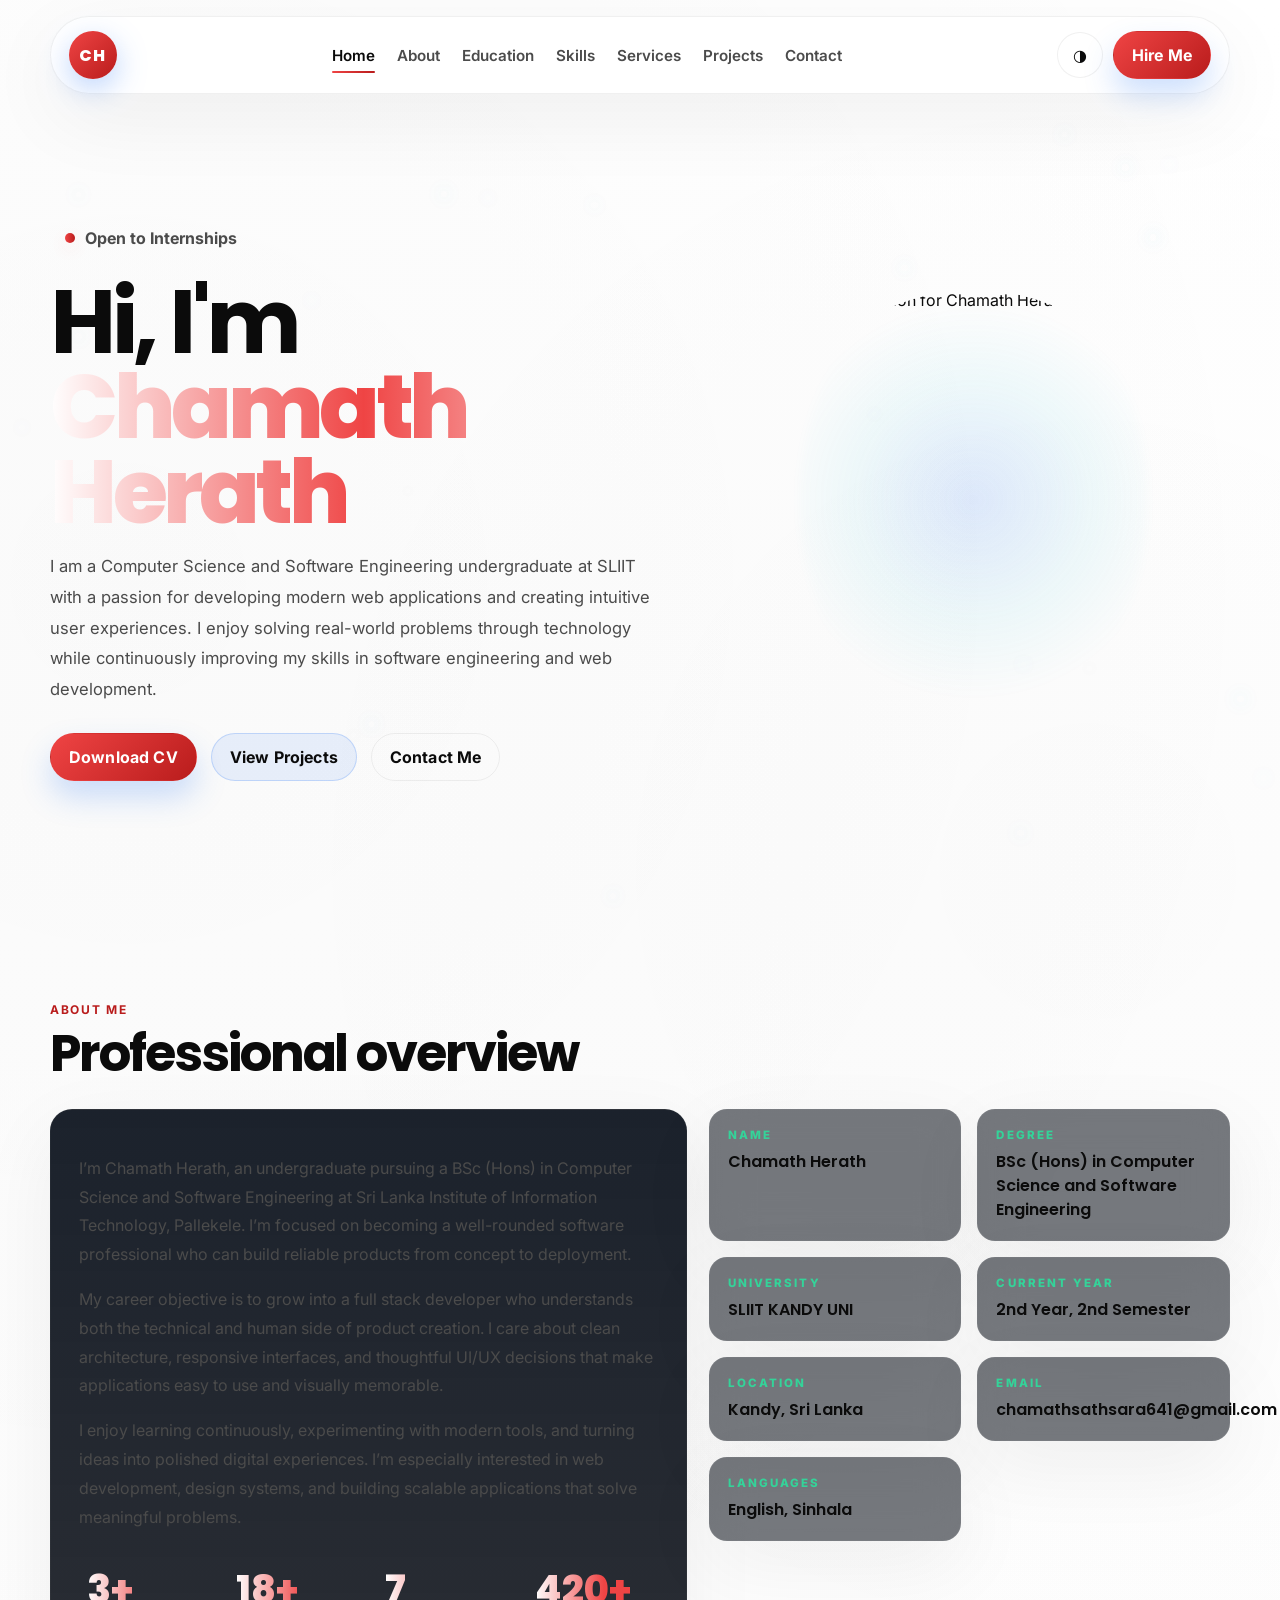
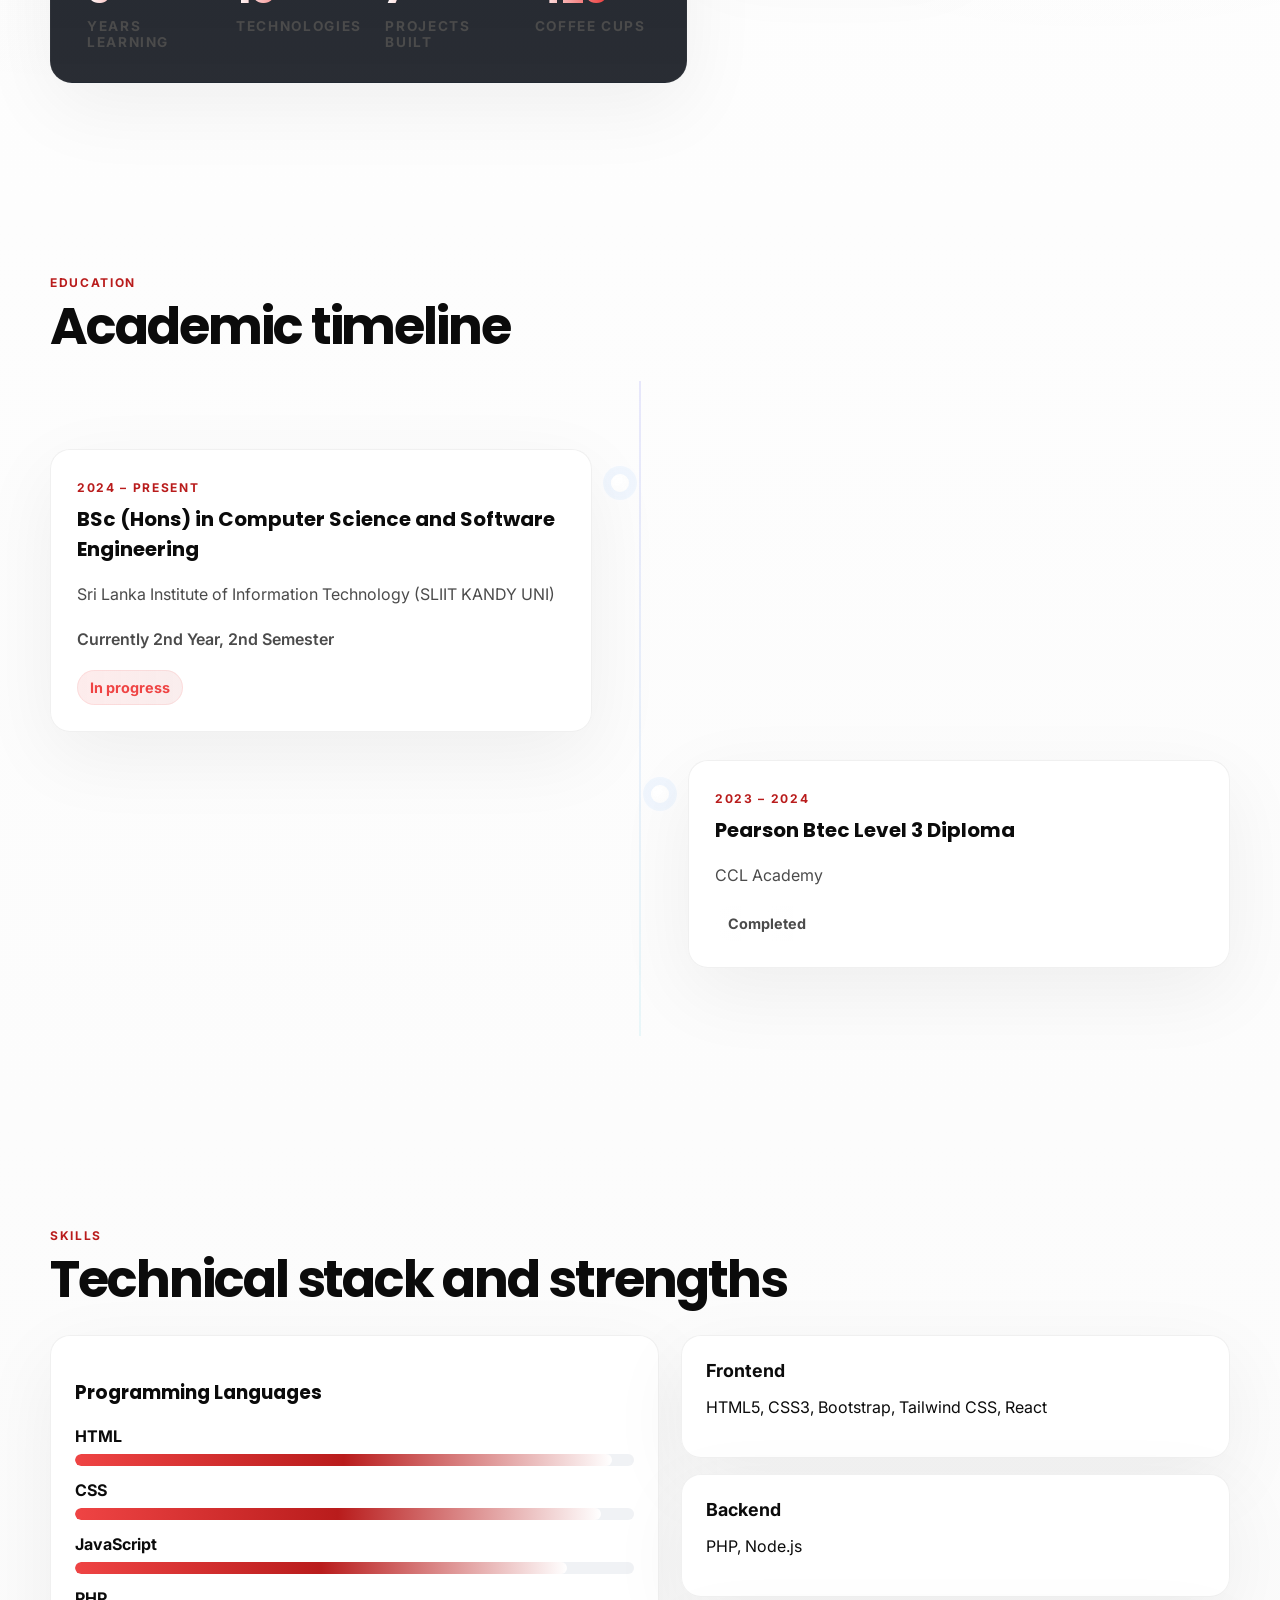
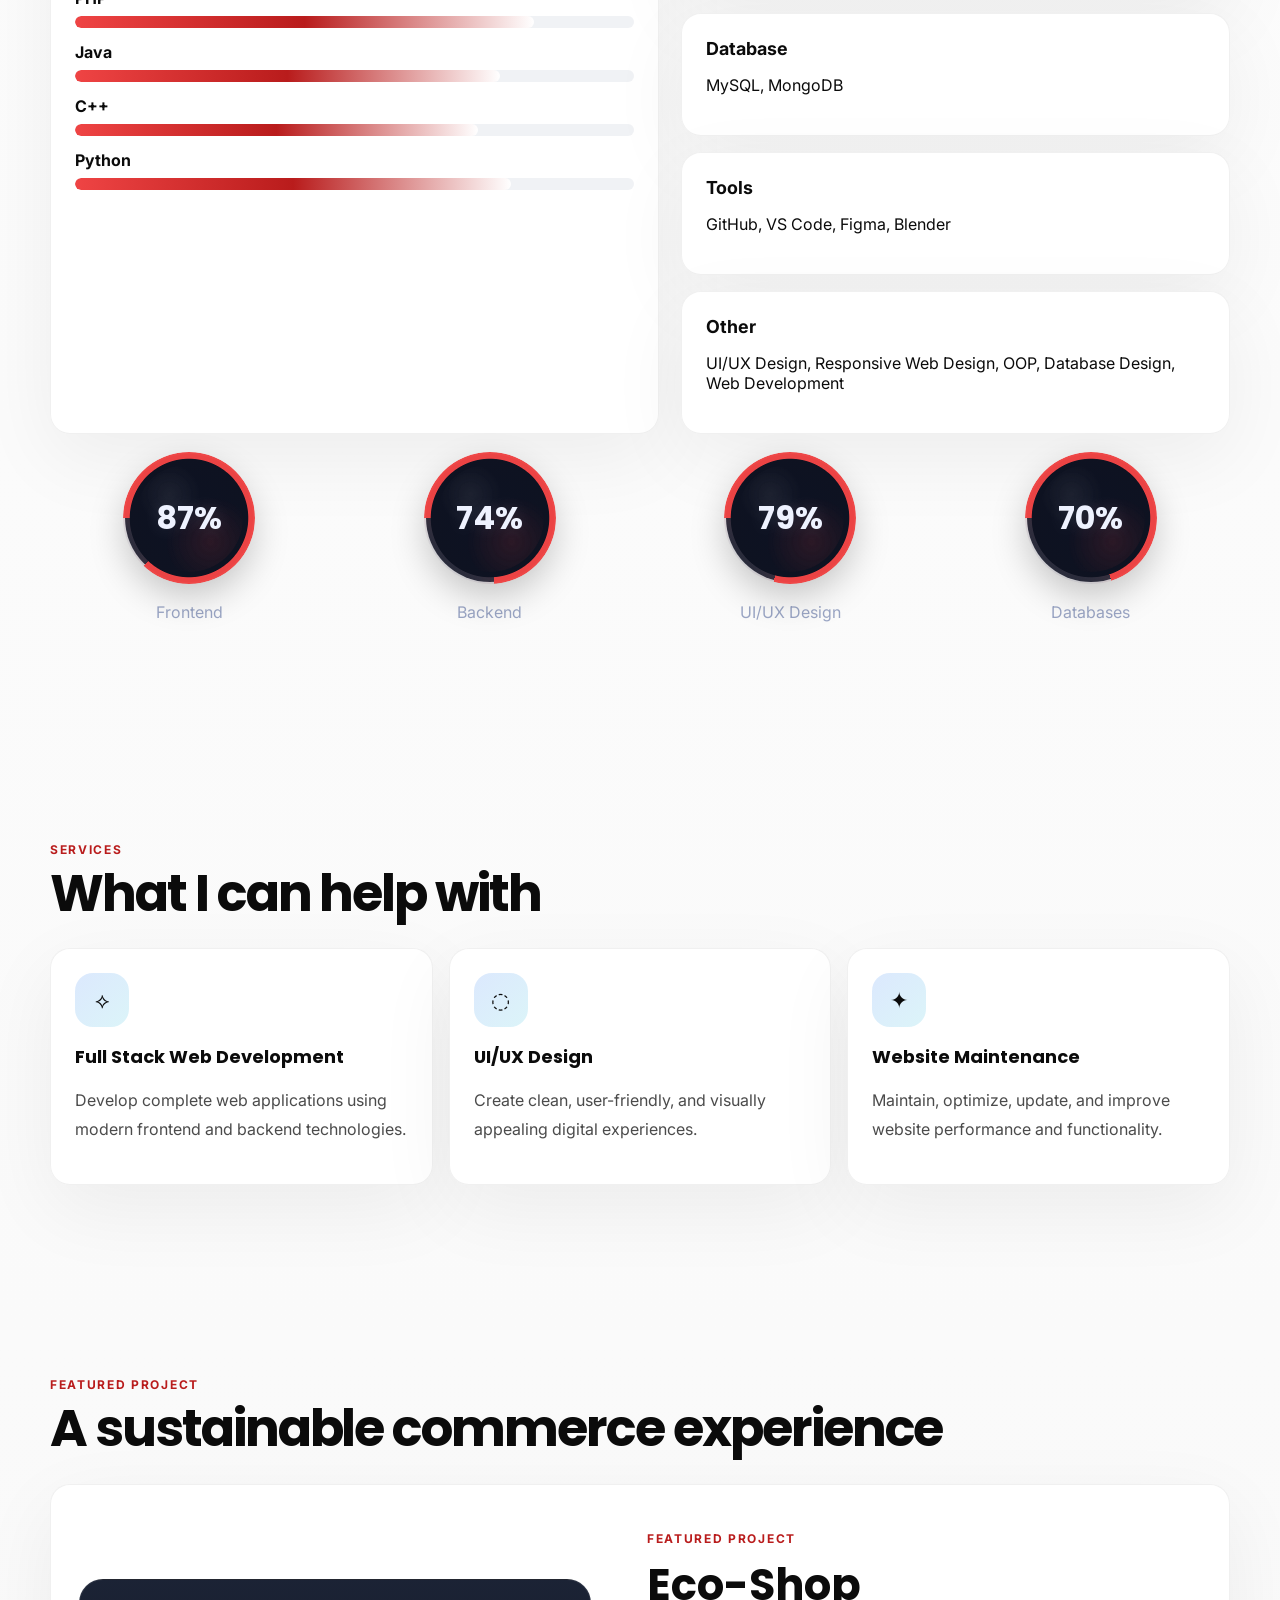
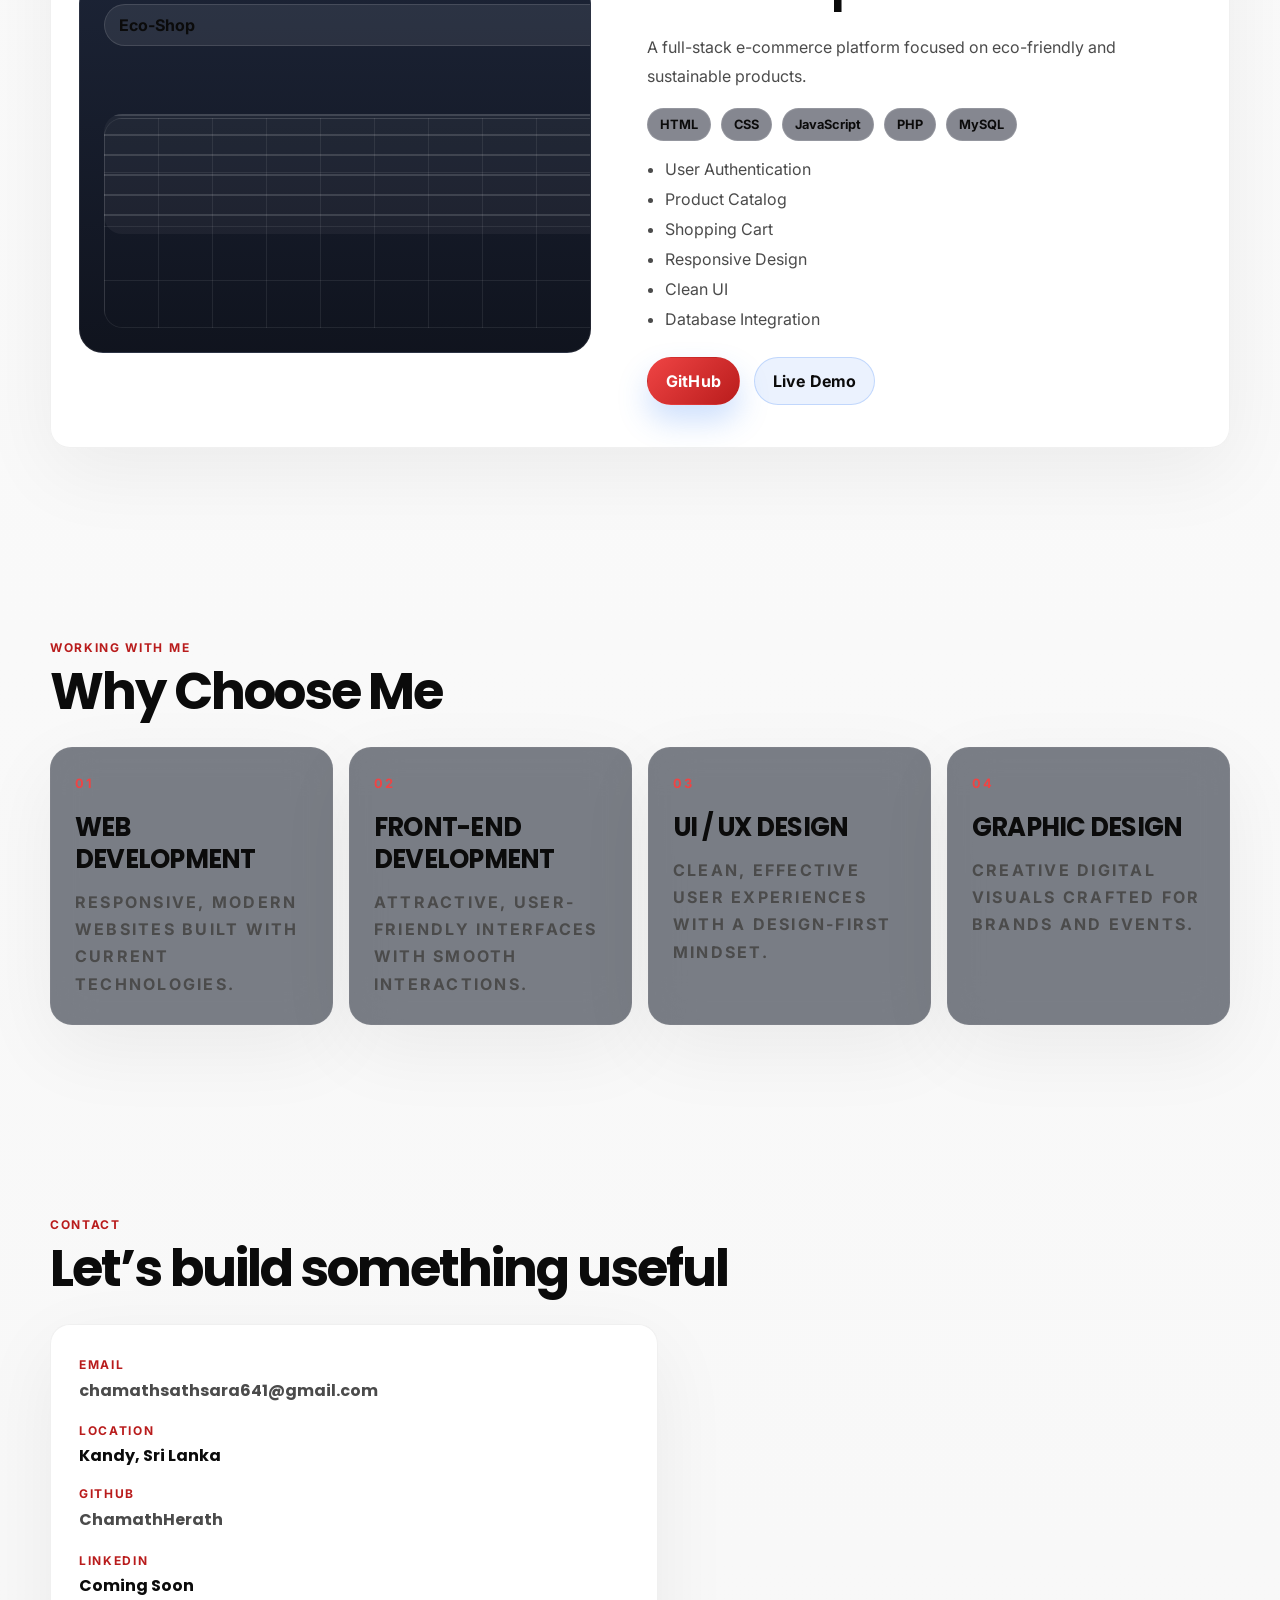
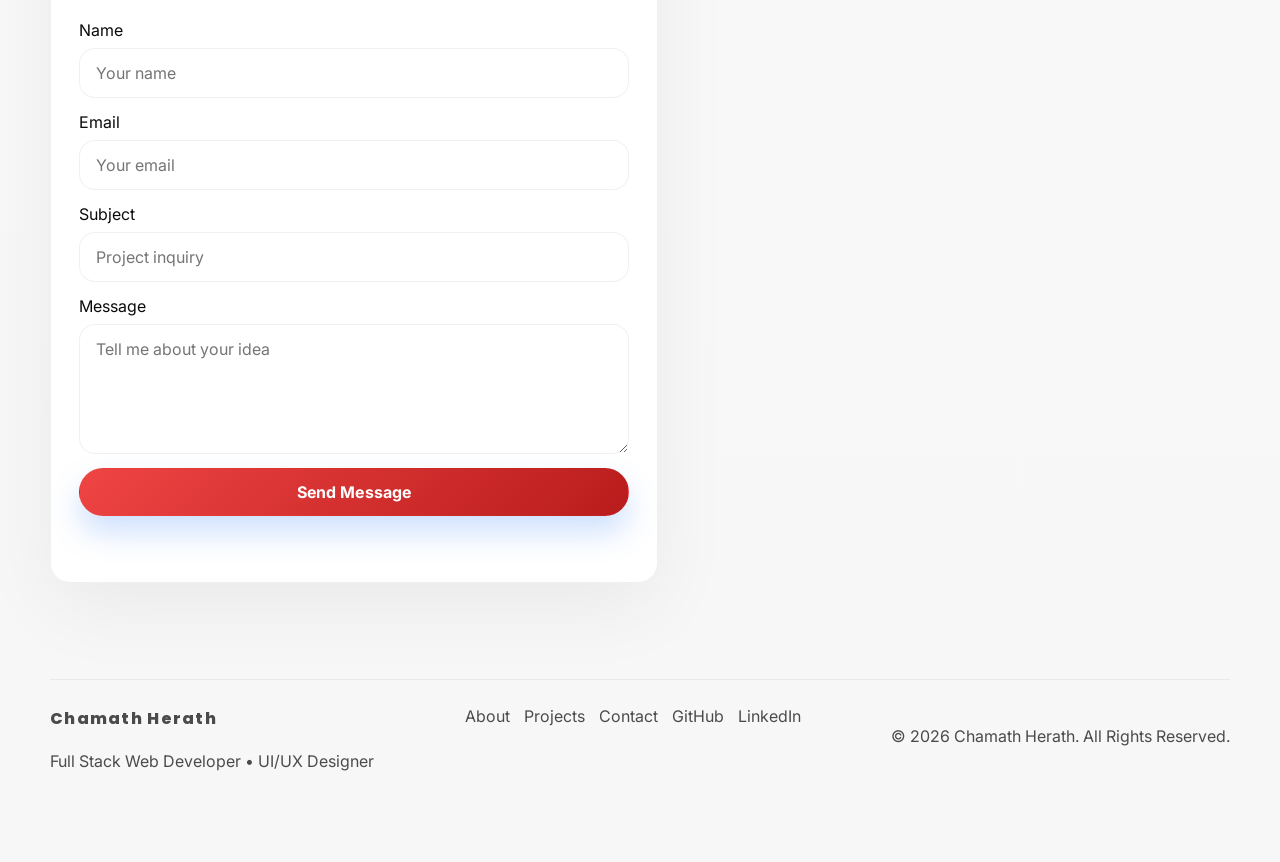
==== index.html @ 79bceece "Updated project" ====
<!DOCTYPE html>
<html lang="en" data-theme="dark">
  <head>
    <meta charset="UTF-8" />
    <meta name="viewport" content="width=device-width, initial-scale=1.0" />
    <meta name="description" content="Chamath Herath - Computer Science undergraduate, Full Stack Web Developer, and UI/UX Designer portfolio." />
    <meta name="theme-color" content="#0B1120" />
    <meta property="og:title" content="Chamath Herath | Portfolio" />
    <meta property="og:description" content="Premium portfolio for Chamath Herath, undergraduate in Computer Science and Software Engineering at SLIIT." />
    <meta property="og:type" content="website" />
    <title>Chamath Herath | Portfolio</title>
    <link rel="preconnect" href="https://fonts.googleapis.com" />
    <link rel="preconnect" href="https://fonts.gstatic.com" crossorigin />
    <link href="https://fonts.googleapis.com/css2?family=Inter:wght@400;500;600;700;800&family=Poppins:wght@600;700;800&family=JetBrains+Mono:wght@500;600&display=swap" rel="stylesheet" />
    <link rel="stylesheet" href="styles.css" />
    <script defer src="script.js"></script>
  </head>
  <body>
    <div class="page-loader" id="loader" aria-hidden="true">
      <div class="loader-orbit"></div>
      <div class="loader-text">Loading portfolio</div>
    </div>

    <div class="cursor-glow" id="cursorGlow" aria-hidden="true"></div>
    <div class="particles" id="particles" aria-hidden="true"></div>

    <header class="nav-shell">
      <nav class="navbar" aria-label="Primary">
        <a class="brand" href="#home" aria-label="Chamath Herath home">CH</a>
        <button class="nav-toggle" id="navToggle" aria-expanded="false" aria-controls="navLinks">
          <span></span>
          <span></span>
          <span></span>
        </button>
        <div class="nav-links" id="navLinks">
          <a href="#home" class="nav-link">Home</a>
          <a href="#about" class="nav-link">About</a>
          <a href="#education" class="nav-link">Education</a>
          <a href="#skills" class="nav-link">Skills</a>
          <a href="#services" class="nav-link">Services</a>
          <a href="#projects" class="nav-link">Projects</a>
          <a href="#contact" class="nav-link">Contact</a>
        </div>
        <div class="nav-actions">
          <button class="theme-toggle magnetic" id="themeToggle" type="button" aria-label="Toggle theme">
            <span class="theme-icon">◐</span>
          </button>
          <a class="button button-primary magnetic" href="#contact">Hire Me</a>
        </div>
      </nav>
    </header>

    <main>
      <section class="hero section" id="home">
        <div class="hero-grid">
          <div class="hero-copy reveal">
            <div class="availability-pill" aria-hidden="true"><span class="pill-dot"></span>Open to Internships</div>
            <h1>Hi, I'm <span class="name-gradient">Chamath Herath</span></h1>
            <!-- typing label removed per user request -->
            <p class="hero-description">
              I am a Computer Science and Software Engineering undergraduate at SLIIT with a passion for developing modern web applications and creating intuitive user experiences. I enjoy solving real-world problems through technology while continuously improving my skills in software engineering and web development.
            </p>
            <div class="hero-actions">
              <a class="button button-primary magnetic ripple" href="https://drive.google.com/file/d/1mRHOyZjItx3wqc5haFLBUlNc5MpFhi09/view?usp=sharing" target="_blank" rel="noreferrer">Download CV</a>
              <a class="button button-secondary magnetic ripple" href="#projects">View Projects</a>
              <a class="button button-ghost magnetic ripple" href="#contact">Contact Me</a>
            </div>
            <!-- hero stat cards removed per user request -->
          </div>

          <div class="hero-visual reveal">
            <div class="visual-ring"></div>
            <div class="profile-card floating">
              <img
                class="profile-photo"
                src="https://i.postimg.cc/J7bC5zLr/Whats-App-Image-2026-08-05-at-22-46-13.jpg"
                alt="Portrait illustration for Chamath Herath"
                loading="eager"
              />
            </div>

            <!-- removed image cards per user request -->
            <!-- floating cards removed per user request -->
          </div>
        </div>
      </section>

      <section class="section reveal-section" id="about">
        <div class="section-heading">
          <span>About Me</span>
          <h2>Professional overview</h2>
        </div>
        <div class="about-grid">
          <div class="glass about-copy reveal">
            <p>
              I’m Chamath Herath, an undergraduate pursuing a BSc (Hons) in Computer Science and Software Engineering at Sri Lanka Institute of Information Technology, Pallekele. I’m focused on becoming a well-rounded software professional who can build reliable products from concept to deployment.
            </p>
            <p>
              My career objective is to grow into a full stack developer who understands both the technical and human side of product creation. I care about clean architecture, responsive interfaces, and thoughtful UI/UX decisions that make applications easy to use and visually memorable.
            </p>
            <p>
              I enjoy learning continuously, experimenting with modern tools, and turning ideas into polished digital experiences. I’m especially interested in web development, design systems, and building scalable applications that solve meaningful problems.
            </p>
            <div class="about-stats">
              <div class="stat">
                <div class="stat-number" data-count="3" data-suffix="+">0</div>
                <div class="stat-label">Years Learning</div>
              </div>
              <div class="stat">
                <div class="stat-number" data-count="18" data-suffix="+">0</div>
                <div class="stat-label">Technologies</div>
              </div>
              <div class="stat">
                <div class="stat-number" data-count="7">0</div>
                <div class="stat-label">Projects Built</div>
              </div>
              <div class="stat">
                <div class="stat-number" data-count="420" data-suffix="+">0</div>
                <div class="stat-label">Coffee Cups</div>
              </div>
            </div>
          </div>
          <div class="info-grid reveal">
            <article class="info-card glass"><span>Name</span><strong>Chamath Herath</strong></article>
            <article class="info-card glass"><span>Degree</span><strong>BSc (Hons) in Computer Science and Software Engineering</strong></article>
            <article class="info-card glass"><span>University</span><strong>SLIIT KANDY UNI</strong></article>
            <article class="info-card glass"><span>Current Year</span><strong>2nd Year, 2nd Semester</strong></article>
            <article class="info-card glass"><span>Location</span><strong>Kandy, Sri Lanka</strong></article>
            <article class="info-card glass"><span>Email</span><strong>chamathsathsara641@gmail.com</strong></article>
            <article class="info-card glass"><span>Languages</span><strong>English, Sinhala</strong></article>
            <!-- Availability removed per user request -->
          </div>
        </div>
      </section>

      <section class="section reveal-section" id="education">
        <div class="section-heading">
          <span>Education</span>
          <h2>Academic timeline</h2>
        </div>
        <div class="timeline">
          <article class="timeline-item glass reveal">
            <div class="timeline-dot"></div>
            <div>
              <span class="timeline-year">2024 – Present</span>
              <h3>BSc (Hons) in Computer Science and Software Engineering</h3>
              <p>Sri Lanka Institute of Information Technology (SLIIT KANDY UNI)</p>
              <p class="timeline-status">Currently 2nd Year, 2nd Semester</p>
              <div class="timeline-badge">
                <span class="badge in-progress">In progress</span>
              </div>
            </div>
          </article>

          <article class="timeline-item glass reveal delay-1">
            <div class="timeline-dot"></div>
            <div>
              <span class="timeline-year">2023 – 2024</span>
              <h3>Pearson Btec Level 3 Diploma</h3>
              <p>CCL Academy</p>
              <div class="timeline-badge">
                <span class="badge completed">Completed</span>
              </div>
            </div>
          </article>
        </div>
      </section>

      <section class="section reveal-section" id="skills">
        <div class="section-heading">
          <span>Skills</span>
          <h2>Technical stack and strengths</h2>
        </div>
        <div class="skills-grid">
          <div class="glass reveal skill-panel">
            <h3>Programming Languages</h3>
            <div class="bar-list" data-skill-bars>
              <div class="bar-item"><span>HTML</span><div class="bar"><i style="--value: 96%"></i></div></div>
              <div class="bar-item"><span>CSS</span><div class="bar"><i style="--value: 94%"></i></div></div>
              <div class="bar-item"><span>JavaScript</span><div class="bar"><i style="--value: 88%"></i></div></div>
              <div class="bar-item"><span>PHP</span><div class="bar"><i style="--value: 82%"></i></div></div>
              <div class="bar-item"><span>Java</span><div class="bar"><i style="--value: 76%"></i></div></div>
              <div class="bar-item"><span>C++</span><div class="bar"><i style="--value: 72%"></i></div></div>
              <div class="bar-item"><span>Python</span><div class="bar"><i style="--value: 78%"></i></div></div>
            </div>
          </div>
          <div class="skills-cards">
            <article class="glass reveal"><h3>Frontend</h3><p>HTML5, CSS3, Bootstrap, Tailwind CSS, React</p></article>
            <article class="glass reveal delay-1"><h3>Backend</h3><p>PHP, Node.js</p></article>
            <article class="glass reveal delay-2"><h3>Database</h3><p>MySQL, MongoDB</p></article>
            <article class="glass reveal"><h3>Tools</h3><p>GitHub, VS Code, Figma, Blender</p></article>
            <article class="glass reveal delay-1"><h3>Other</h3><p>UI/UX Design, Responsive Web Design, OOP, Database Design, Web Development</p></article>
          </div>
        </div>
        <div class="skill-circles reveal">
          <div class="circle-card reveal" data-percent="88" style="--percent: 88"><div class="circle-ring"><strong>88%</strong></div><span>Frontend</span></div>
          <div class="circle-card reveal delay-1" data-percent="76" style="--percent: 76"><div class="circle-ring"><strong>76%</strong></div><span>Backend</span></div>
          <div class="circle-card reveal delay-2" data-percent="84" style="--percent: 84"><div class="circle-ring"><strong>84%</strong></div><span>UI/UX Design</span></div>
          <div class="circle-card reveal delay-3" data-percent="80" style="--percent: 80"><div class="circle-ring"><strong>80%</strong></div><span>Databases</span></div>
        </div>
      </section>

      <section class="section reveal-section" id="services">
        <div class="section-heading">
          <span>Services</span>
          <h2>What I can help with</h2>
        </div>
        <div class="services-grid">
          <article class="glass service-card reveal">
            <div class="service-icon">⟡</div>
            <h3>Full Stack Web Development</h3>
            <p>Develop complete web applications using modern frontend and backend technologies.</p>
          </article>
          <article class="glass service-card reveal delay-1">
            <div class="service-icon">◌</div>
            <h3>UI/UX Design</h3>
            <p>Create clean, user-friendly, and visually appealing digital experiences.</p>
          </article>
          <article class="glass service-card reveal delay-2">
            <div class="service-icon">✦</div>
            <h3>Website Maintenance</h3>
            <p>Maintain, optimize, update, and improve website performance and functionality.</p>
          </article>
        </div>
      </section>

      <section class="section reveal-section" id="projects">
        <div class="section-heading">
          <span>Featured Project</span>
          <h2>A sustainable commerce experience</h2>
        </div>
        <article class="featured-project glass reveal">
          <div class="project-visual">
            <div class="mockup-window">
              <div class="mockup-bar">
                <span></span><span></span><span></span>
              </div>
              <div class="mockup-content">
                <div class="mockup-card hero-mockup">
                  <div class="mockup-tag">Eco-Shop</div>
                  <div class="mockup-lines"></div>
                  <div class="mockup-grid"></div>
                </div>
              </div>
            </div>
          </div>
          <div class="project-copy">
            <span class="project-label">Featured Project</span>
            <h3>Eco-Shop</h3>
            <p>A full-stack e-commerce platform focused on eco-friendly and sustainable products.</p>
            <div class="badge-row">
              <span>HTML</span><span>CSS</span><span>JavaScript</span><span>PHP</span><span>MySQL</span>
            </div>
            <ul class="feature-list">
              <li>User Authentication</li>
              <li>Product Catalog</li>
              <li>Shopping Cart</li>
              <li>Responsive Design</li>
              <li>Clean UI</li>
              <li>Database Integration</li>
            </ul>
            <div class="project-actions">
              <a class="button button-primary magnetic ripple" href="https://github.com/ChamathHerath" target="_blank" rel="noreferrer">GitHub</a>
              <a class="button button-secondary magnetic ripple" href="#" target="_blank" rel="noreferrer">Live Demo</a>
            </div>
          </div>
        </article>
      </section>

      <section class="section reveal-section" id="why-me">
        <div class="section-heading">
          <span>WORKING WITH ME</span>
          <h2>Why Choose Me</h2>
        </div>
        <div class="why-grid">
          <article class="glass feature-card reveal">
            <span class="feature-number">01</span>
            <h3>Web Development</h3>
            <p>Responsive, modern websites built with current technologies.</p>
          </article>
          <article class="glass feature-card reveal delay-1">
            <span class="feature-number">02</span>
            <h3>Front-End Development</h3>
            <p>Attractive, user-friendly interfaces with smooth interactions.</p>
          </article>
          <article class="glass feature-card reveal delay-2">
            <span class="feature-number">03</span>
            <h3>UI / UX Design</h3>
            <p>Clean, effective user experiences with a design-first mindset.</p>
          </article>
          <article class="glass feature-card reveal delay-3">
            <span class="feature-number">04</span>
            <h3>Graphic Design</h3>
            <p>Creative digital visuals crafted for brands and events.</p>
          </article>
        </div>
      </section>

      <section class="section reveal-section contact-section" id="contact">
        <div class="section-heading">
          <span>Contact</span>
          <h2>Let’s build something useful</h2>
        </div>
        <div class="contact-grid">
          <div class="glass contact-card reveal">
            <div class="contact-details">
              <div>
                <span>Email</span>
                <strong><a href="mailto:chamathsathsara641@gmail.com">chamathsathsara641@gmail.com</a></strong>
              </div>
              <div>
                <span>Location</span>
                <strong>Kandy, Sri Lanka</strong>
              </div>
              <div>
                <span>GitHub</span>
                <strong><a href="https://github.com/ChamathHerath" target="_blank" rel="noreferrer">ChamathHerath</a></strong>
              </div>
              <div>
                <span>LinkedIn</span>
                <strong>Coming Soon</strong>
              </div>
            </div>
            <form class="contact-form" id="contactForm">
              <label>
                <span>Name</span>
                <input type="text" name="name" placeholder="Your name" required />
              </label>
              <label>
                <span>Email</span>
                <input type="email" name="email" placeholder="Your email" required />
              </label>
              <label>
                <span>Subject</span>
                <input type="text" name="subject" placeholder="Project inquiry" required />
              </label>
              <label>
                <span>Message</span>
                <textarea name="message" rows="5" placeholder="Tell me about your idea" required></textarea>
              </label>
              <button class="button button-primary ripple" type="submit">Send Message</button>
              <p class="form-status" id="formStatus" aria-live="polite"></p>
            </form>
          </div>
          <!-- Map removed per user request -->
        </div>
      </section>
    </main>

    <button class="scroll-top" id="scrollTop" type="button" aria-label="Scroll to top">↑</button>

    <footer class="footer">
      <div>
        <a class="footer-brand" href="#home">Chamath Herath</a>
        <p>Full Stack Web Developer • UI/UX Designer</p>
      </div>
      <div class="footer-links">
        <a href="#about">About</a>
        <a href="#projects">Projects</a>
        <a href="#contact">Contact</a>
        <a href="https://github.com/ChamathHerath" target="_blank" rel="noreferrer">GitHub</a>
        <a href="#">LinkedIn</a>
      </div>
      <p>© 2026 Chamath Herath. All Rights Reserved.</p>
    </footer>
  </body>
</html>
---- styles.css ----
:root {
  --bg: #000000;
  --bg-elevated: rgba(0, 0, 0, 0.75);
  --surface: rgba(12, 12, 12, 0.78);
  --surface-strong: rgba(18, 18, 18, 0.94);
  --border: rgba(255, 255, 255, 0.06);
  --text: #ffffff;
  --muted: #bfbfbf;
  --primary: #ef4444; /* vivid red */
  --secondary: #b91c1c; /* darker red */
  --highlight: #ffffff;
  --success: #ef4444;
  --shadow: 0 24px 80px rgba(0, 0, 0, 0.6);
  --radius: 20px;
}

html[data-theme="light"] {
  --bg: #fff;
  --bg-elevated: rgba(255, 255, 255, 0.95);
  --surface: rgba(255, 255, 255, 0.98);
  --surface-strong: rgba(255, 255, 255, 1);
  --border: rgba(0, 0, 0, 0.06);
  --text: #0b0b0b;
  --muted: #4b4b4b;
  --shadow: 0 24px 80px rgba(0, 0, 0, 0.06);
}

* {
  box-sizing: border-box;
}

html {
  scroll-behavior: smooth;
}

body {
  margin: 0;
  font-family: "Inter", sans-serif;
  background:
    radial-gradient(circle at 10% 8%, rgba(255,255,255,0.02), transparent 18%),
    radial-gradient(circle at 85% 12%, rgba(255,255,255,0.01), transparent 14%),
    linear-gradient(180deg, rgba(0,0,0,1), rgba(8,8,8,1));
  color: var(--text);
  min-height: 100vh;
  overflow-x: hidden;
}

html[data-theme="light"] body {
  background:
    radial-gradient(circle at 10% 8%, rgba(0,0,0,0.02), transparent 18%),
    radial-gradient(circle at 85% 12%, rgba(0,0,0,0.01), transparent 14%),
    linear-gradient(180deg, #ffffff, #f7f7f7);
}

body::before {
  content: "";
  position: fixed;
  inset: 0;
  background-image: linear-gradient(rgba(255, 255, 255, 0.035) 1px, transparent 1px), linear-gradient(90deg, rgba(255, 255, 255, 0.035) 1px, transparent 1px);
  background-size: 76px 76px;
  mask-image: radial-gradient(circle at center, black 24%, transparent 82%);
  pointer-events: none;
  opacity: 0.55;
}

img {
  max-width: 100%;
  display: block;
}

a {
  color: inherit;
  text-decoration: none;
}

button,
input,
textarea {
  font: inherit;
}

.section {
  width: min(1180px, calc(100% - 32px));
  margin: 0 auto;
  padding: 96px 0;
  position: relative;
}

.nav-shell {
  position: sticky;
  top: 16px;
  z-index: 50;
  width: min(1180px, calc(100% - 24px));
  margin: 16px auto 0;
}

.navbar {
  display: flex;
  align-items: center;
  justify-content: space-between;
  gap: 16px;
  padding: 14px 18px;
  border: 1px solid var(--border);
  background: var(--bg-elevated);
  backdrop-filter: blur(18px);
  border-radius: 999px;
  box-shadow: var(--shadow);
}

.brand,
.footer-brand {
  font-family: "Poppins", sans-serif;
  font-weight: 800;
  letter-spacing: 0.08em;
}

.brand {
  width: 48px;
  height: 48px;
  display: grid;
  place-items: center;
  border-radius: 50%;
  background: linear-gradient(135deg, var(--primary), var(--secondary));
  color: white;
  box-shadow: 0 10px 30px rgba(59, 130, 246, 0.35);
  flex: 0 0 auto;
}

.nav-links {
  display: flex;
  align-items: center;
  gap: 22px;
}

.nav-link {
  color: var(--muted);
  font-size: 0.95rem;
  font-weight: 600;
  position: relative;
}

.nav-link::after {
  content: "";
  position: absolute;
  left: 0;
  bottom: -8px;
  width: 100%;
  height: 2px;
  border-radius: 999px;
  background: linear-gradient(90deg, var(--primary), var(--secondary));
  transform: scaleX(0);
  transform-origin: left;
  transition: transform 0.25s ease;
}

.nav-link.active,
.nav-link:hover {
  color: var(--text);
}

.nav-link.active::after,
.nav-link:hover::after {
  transform: scaleX(1);
}

.nav-actions {
  display: flex;
  align-items: center;
  gap: 10px;
}

.theme-toggle,
.nav-toggle,
.scroll-top {
  border: 1px solid var(--border);
  background: var(--surface);
  color: var(--text);
}

.theme-toggle,
.nav-toggle {
  width: 46px;
  height: 46px;
  border-radius: 50%;
}

.nav-toggle {
  display: none;
  flex-direction: column;
  justify-content: center;
  gap: 4px;
  padding: 0 12px;
}

.nav-toggle span {
  display: block;
  width: 20px;
  height: 2px;
  border-radius: 99px;
  background: currentColor;
  transition: transform 0.3s ease, opacity 0.3s ease;
}

.button {
  display: inline-flex;
  align-items: center;
  justify-content: center;
  gap: 8px;
  min-height: 48px;
  padding: 0 18px;
  border-radius: 999px;
  font-weight: 700;
  letter-spacing: 0.01em;
  border: 1px solid transparent;
  position: relative;
  overflow: hidden;
}

.button-primary {
  background: linear-gradient(135deg, var(--primary), var(--secondary));
  color: #fff;
  box-shadow: 0 16px 30px rgba(59, 130, 246, 0.25);
}

.button-secondary {
  background: rgba(59, 130, 246, 0.1);
  border-color: rgba(59, 130, 246, 0.24);
  color: var(--text);
}

.button-ghost {
  background: transparent;
  border-color: var(--border);
  color: var(--text);
}

.button:hover,
.theme-toggle:hover,
.nav-toggle:hover,
.scroll-top:hover {
  transform: translateY(-2px);
}

.hero {
  min-height: calc(100vh - 96px);
  display: grid;
  align-items: center;
}

.hero-grid {
  display: grid;
  grid-template-columns: 1.1fr 0.9fr;
  gap: 40px;
  align-items: center;
}

.eyebrow,
.section-heading span,
.project-label,
.mini-label,
.timeline-year,
.contact-details span,
.feature-card,
.mini-label {
  text-transform: uppercase;
  letter-spacing: 0.14em;
  font-size: 0.75rem;
  color: var(--secondary);
  font-weight: 700;
}

.hero h1,
.section-heading h2,
.project-copy h3,
.service-card h3,
.skill-panel h3,
.info-card strong,
.contact-card strong,
.timeline-item h3 {
  font-family: "Poppins", sans-serif;
}

.hero h1 {
  margin: 10px 0 14px;
  font-size: clamp(3.2rem, 7vw, 6.5rem);
  line-height: 0.95;
  letter-spacing: -0.05em;
}

/* Gradient treatment for the displayed name */
.name-gradient {
  background: linear-gradient(90deg,#ffffff 0%, #ef4444 50%, #ffffff 100%);
  -webkit-background-clip: text;
  background-clip: text;
  color: transparent;
  font-family: "Poppins", sans-serif;
  font-weight: 800;
  display: inline-block;
}

/* Small blinking cursor beside the typed role */
.cursor {
  display: inline-block;
  margin-left: 8px;
  color: var(--muted);
  opacity: 1;
  animation: blink .9s steps(1,end) infinite;
}

/* Availability pill near hero heading */
.availability-pill {
  display: inline-flex;
  align-items: center;
  gap: 10px;
  padding: 8px 14px;
  border-radius: 999px;
  background: rgba(255,255,255,0.03);
  color: var(--muted);
  border: 1px solid rgba(255,255,255,0.04);
  font-weight: 700;
  margin-bottom: 12px;
}

.pill-dot {
  width: 10px;
  height: 10px;
  border-radius: 50%;
  background: linear-gradient(90deg,#ef4444,var(--secondary));
  box-shadow: 0 6px 18px rgba(239,68,68,0.12);
}

.typing-wrap {
  margin: 0 0 18px;
  display: flex;
  gap: 10px;
  flex-wrap: wrap;
  align-items: center;
  font-size: clamp(1.05rem, 2vw, 1.35rem);
  color: var(--text);
}

.typing-label {
  color: var(--muted);
}

.typing {
  font-family: "JetBrains Mono", monospace;
  color: #fff;
  padding: 8px 12px;
  border-radius: 999px;
  background: rgba(59, 130, 246, 0.14);
  border: 1px solid rgba(59, 130, 246, 0.18);
  min-width: 280px;
}

.hero-description {
  max-width: 62ch;
  color: var(--muted);
  line-height: 1.85;
  font-size: 1.04rem;
}

.hero-actions,
.project-actions {
  display: flex;
  flex-wrap: wrap;
  gap: 14px;
  margin-top: 28px;
}

.hero-stats {
  display: grid;
  grid-template-columns: repeat(3, minmax(0, 1fr));
  gap: 14px;
  margin-top: 34px;
}

.stat-card {
  padding: 18px;
  text-align: center;
}

.stat-card strong {
  display: block;
  font-size: 1.7rem;
  font-family: "Poppins", sans-serif;
}

.stat-card span {
  color: var(--muted);
  font-size: 0.92rem;
}

.hero-visual {
  position: relative;
  display: grid;
  place-items: center;
  min-height: 620px;
}

.visual-ring {
  position: absolute;
  inset: 12% 16%;
  border-radius: 50%;
  background: radial-gradient(circle, rgba(59, 130, 246, 0.16), rgba(6, 182, 212, 0.06) 40%, transparent 68%);
  filter: blur(4px);
  animation: pulse 8s ease-in-out infinite;
}

.profile-card {
  position: relative;
  width: min(420px, 88vw);
  aspect-ratio: 1;
  border-radius: 50%;
  padding: 0;
  display: grid;
  place-items: center;
  overflow: hidden;
  background: transparent;
  border: none;
  box-shadow: none;
}

.profile-photo {
  width: 100%;
  height: 100%;
  object-fit: cover;
  border-radius: 50%;
  border: none;
  box-shadow: none;
  transition: transform 0.45s ease;
  position: relative;
  z-index: 1;
}

.profile-card:hover .profile-photo,
.project-visual:hover .mockup-window {
  transform: scale(1.03);
}

.profile-glow { display: none; }

.profile-badges {
  position: absolute;
  inset: auto 16px 16px;
  display: flex;
  justify-content: center;
  gap: 8px;
  flex-wrap: wrap;
}

.profile-badges span,
.badge-row span {
  padding: 8px 12px;
  border-radius: 999px;
  background: rgba(2, 6, 23, 0.48);
  border: 1px solid rgba(255, 255, 255, 0.12);
  backdrop-filter: blur(12px);
  font-size: 0.8rem;
  font-weight: 700;
}

.floating-card {
  position: absolute;
  right: 2%;
  padding: 16px 18px;
  min-width: 180px;
  z-index: 2;
}

.floating-card:nth-of-type(2) {
  top: 14%;
}

.floating-card:nth-of-type(3) {
  bottom: 18%;
  left: 4%;
}

.floating-card strong {
  display: block;
  font-size: 0.95rem;
  margin-top: 4px;
}

.floating {
  animation: float 6s ease-in-out infinite;
}

.delay-1 {
  animation-delay: 0.8s;
  transition-delay: 0.18s;
}

.delay-2 {
  animation-delay: 1.6s;
  transition-delay: 0.36s;
}

.delay-3 {
  animation-delay: 2.4s;
  transition-delay: 0.54s;
}

.glass {
  background: var(--surface);
  border: 1px solid var(--border);
  backdrop-filter: blur(20px);
  box-shadow: var(--shadow);
  border-radius: var(--radius);
}

.section-heading {
  display: grid;
  gap: 10px;
  margin-bottom: 28px;
}

.section-heading h2 {
  margin: 0;
  font-size: clamp(2rem, 4vw, 3.4rem);
  line-height: 1.05;
  letter-spacing: -0.04em;
}

.about-grid,
.skills-grid,
.contact-grid,
.featured-project {
  display: grid;
  gap: 22px;
}

.about-grid {
  grid-template-columns: 1.1fr 0.9fr;
  align-items: start;
}

/* About card styling to match reference */
.about-copy {
  padding: 32px 34px;
  border-radius: 22px;
  background: linear-gradient(180deg, rgba(8,15,26,0.92), rgba(6,10,18,0.86));
  border: 1px solid rgba(255,255,255,0.03);
}

.about-stats {
  display: grid;
  grid-template-columns: repeat(4, minmax(0,1fr));
  gap: 18px;
  margin-top: 28px;
  align-items: start;
}

.about-stats .stat {
  padding: 12px 8px 4px;
}

.stat-number {
  font-family: 'Poppins', sans-serif;
  font-weight: 800;
  font-size: 2.4rem;
  line-height: 1;
  background: linear-gradient(90deg, #ffffff 0%, var(--primary) 60%);
  -webkit-background-clip: text;
  background-clip: text;
  color: transparent;
}

.stat-label {
  margin-top: 8px;
  font-size: 0.85rem;
  color: var(--muted);
  text-transform: uppercase;
  letter-spacing: 0.12em;
  font-weight: 700;
}

/* Info cards on the right */
.about-grid .info-card {
  background: rgba(6,12,20,0.55);
  border-radius: 18px;
  padding: 18px;
  border: 1px solid rgba(255,255,255,0.03);
}

.about-grid .info-card span {
  color: #34d399; /* green label */
  font-weight: 800;
  letter-spacing: 0.18em;
  font-size: 0.72rem;
}

.about-grid .info-card strong {
  color: var(--text);
  font-weight: 600;
  display: block;
  margin-top: 8px;
}

.about-copy,
.contact-card {
  padding: 28px;
}

.about-copy p,
.timeline-item p,
.service-card p,
.project-copy p,
.contact-details a,
.footer p {
  color: var(--muted);
  line-height: 1.8;
}

.info-grid {
  display: grid;
  grid-template-columns: repeat(2, minmax(0, 1fr));
  gap: 16px;
}

.info-card {
  padding: 18px;
}

.info-card span {
  display: block;
  margin-bottom: 8px;
  color: var(--secondary);
  font-size: 0.78rem;
  text-transform: uppercase;
  letter-spacing: 0.12em;
  font-weight: 700;
}

.info-card strong {
  font-size: 1rem;
  line-height: 1.5;
}

.highlight-card {
  background: linear-gradient(135deg, rgba(59, 130, 246, 0.2), rgba(6, 182, 212, 0.16));
}

.timeline {
  display: block;
  position: relative;
  padding: 40px 0;
  margin-top: 8px;
}

.timeline::before {
  content: "";
  position: absolute;
  left: 50%;
  top: 0;
  bottom: 0;
  width: 2px;
  background: linear-gradient(180deg, rgba(99,102,241,0.14), rgba(6,182,212,0.08));
  transform: translateX(-50%);
  z-index: 0;
}

.timeline-item {
  position: relative;
  width: calc(50% - 48px);
  padding: 26px;
  margin: 28px 0;
  z-index: 2;
}

.timeline-item:nth-child(odd) {
  margin-right: auto;
  left: 0;
}

.timeline-item:nth-child(even) {
  margin-left: auto;
}

.timeline-dot {
  position: absolute;
  top: 24px;
  width: 18px;
  height: 18px;
  border-radius: 50%;
  background: radial-gradient(circle at 35% 35%, #fff, rgba(255,255,255,0.06));
  box-shadow: 0 0 0 8px rgba(59, 130, 246, 0.06), 0 0 18px rgba(96,165,250,0.06);
  z-index: 3;
}

.timeline-item:nth-child(odd) .timeline-dot {
  right: -38px;
}

.timeline-item:nth-child(even) .timeline-dot {
  left: -38px;
}

@media (max-width: 1080px) {
  .timeline::before { left: 20px; transform: none; }
  .timeline-item { width: 100%; margin-left: 0; margin-right: 0; padding-left: 56px; }
  .timeline-item .timeline-dot { left: 20px; right: auto; }
}

.timeline-item h3 {
  margin: 8px 0 8px;
  font-size: 1.25rem;
}

.timeline-status {
  color: var(--secondary);
  font-weight: 600;
}

.timeline-badge {
  margin-top: 12px;
}

.badge {
  display: inline-block;
  padding: 8px 12px;
  border-radius: 999px;
  font-weight: 700;
  font-size: 0.9rem;
  color: #0b1220;
}

.badge.in-progress {
  background: linear-gradient(90deg, rgba(239,68,68,0.10), rgba(185,28,28,0.08));
  color: var(--primary);
  border: 1px solid rgba(239,68,68,0.10);
}

.badge.completed {
  background: linear-gradient(90deg, rgba(255,255,255,0.02), rgba(255,255,255,0.01));
  color: var(--muted);
  border: 1px solid rgba(255,255,255,0.03);
}

.skills-grid {
  grid-template-columns: 1fr 0.9fr;
}

.skill-panel,
.skills-cards article,
.service-card,
.feature-card,
.circle-card,
.project-copy,
.map-card {
  padding: 24px;
}

.bar-list {
  display: grid;
  gap: 14px;
}

.bar-item span {
  display: block;
  margin-bottom: 8px;
  font-weight: 700;
}

.bar {
  height: 12px;
  border-radius: 999px;
  background: rgba(148, 163, 184, 0.14);
  overflow: hidden;
}

.bar i {
  display: block;
  width: var(--value);
  height: 100%;
  border-radius: inherit;
  background: linear-gradient(90deg, var(--primary), var(--secondary), var(--highlight));
  transform-origin: left;
  transform: scaleX(0);
  transition: transform 1.2s ease;
}

.skills-animate .bar i {
  transform: scaleX(1);
}

.skills-cards {
  display: grid;
  gap: 16px;
}

.skills-cards article h3,
.service-card h3 {
  margin: 0 0 10px;
  font-size: 1.12rem;
}

.skill-circles {
  display: grid;
  grid-template-columns: repeat(4, minmax(0, 1fr));
  gap: 26px 22px;
  margin-top: 20px;
  --circle-accent: #ef4444;
  --circle-accent-soft: rgba(239, 68, 68, 0.16);
  --circle-track: rgba(148, 163, 184, 0.18);
}

.circle-card {
  min-height: 196px;
  display: grid;
  justify-items: center;
  align-content: start;
  gap: 20px;
  padding-top: 0;
  background: transparent;
  position: relative;
  overflow: visible;
  border: 0;
  box-shadow: none;
  transform: translateZ(0);
  transition: transform 0.35s ease;
}

.circle-card:hover {
  transform: translateY(-4px);
}

.circle-ring {
  width: 128px;
  height: 128px;
  border-radius: 50%;
  display: grid;
  place-items: center;
  position: relative;
  background: radial-gradient(circle at center, rgba(8, 13, 30, 0.98), rgba(10, 14, 28, 0.98));
  box-shadow: 0 0 0 1px rgba(255, 255, 255, 0.03), 0 14px 36px rgba(0, 0, 0, 0.22);
}

.circle-ring::before {
  content: "";
  position: absolute;
  inset: -2px;
  border-radius: 50%;
  background:
    conic-gradient(from 270deg, var(--circle-accent) calc(var(--progress, 0) * 1%), var(--circle-track) 0);
  -webkit-mask: radial-gradient(circle at center, transparent 63%, black 64%);
  mask: radial-gradient(circle at center, transparent 63%, black 64%);
  opacity: 0.98;
  animation: ring-pulse 4.5s ease-in-out infinite;
  filter: drop-shadow(0 0 14px rgba(239, 68, 68, 0.28));
}

.circle-ring::after {
  content: "";
  position: absolute;
  inset: 10px;
  border-radius: 50%;
  background:
    radial-gradient(circle at 32% 28%, rgba(255, 255, 255, 0.08), transparent 30%),
    radial-gradient(circle at 70% 72%, var(--circle-accent-soft), transparent 42%);
  opacity: 0.82;
  animation: glow-drift 6s ease-in-out infinite;
}

.circle-ring strong {
  position: relative;
  z-index: 1;
  text-align: center;
  display: block;
  font-family: "Poppins", sans-serif;
  font-size: 2rem;
  color: #eef2ff;
  text-shadow: 0 0 18px rgba(255, 255, 255, 0.12);
}

.circle-card span {
  display: block;
  color: #9aa5c4;
  font-size: 1rem;
  letter-spacing: 0;
  text-align: center;
}

.services-grid,
.why-grid {
  display: grid;
  gap: 16px;
}

.services-grid {
  grid-template-columns: repeat(3, minmax(0, 1fr));
}

.service-card {
  min-height: 220px;
}

.service-icon {
  width: 54px;
  height: 54px;
  display: grid;
  place-items: center;
  border-radius: 18px;
  background: linear-gradient(135deg, rgba(59, 130, 246, 0.18), rgba(6, 182, 212, 0.14));
  margin-bottom: 16px;
  font-size: 1.35rem;
}

.featured-project {
  grid-template-columns: 0.95fr 1.05fr;
  align-items: center;
  padding: 18px;
}

.project-visual {
  padding: 10px;
}

.mockup-window {
  transition: transform 0.45s ease;
  border-radius: 24px;
  overflow: hidden;
  background: linear-gradient(180deg, rgba(15, 23, 42, 0.95), rgba(3, 7, 18, 0.95));
  border: 1px solid rgba(255, 255, 255, 0.08);
  position: relative;
}

.mockup-bar,
.mockup-card,
.mockup-content {
  position: relative;
  z-index: 2;
}
  padding: 18px;
  position: relative;
  z-index: 2;
}

.hero-mockup {
  min-height: 460px;
  border-radius: 20px;
  background:
    radial-gradient(circle at 20% 20%, rgba(59, 130, 246, 0.25), transparent 28%),
    radial-gradient(circle at 80% 10%, rgba(6, 182, 212, 0.18), transparent 24%),
    linear-gradient(135deg, rgba(15, 23, 42, 0.98), rgba(8, 15, 31, 0.98));
  border: 1px solid rgba(255, 255, 255, 0.06);
  position: relative;
  overflow: hidden;
}

.mockup-backdrop {
  position: absolute;
  inset: 0;
  width: 100%;
  height: 100%;
  object-fit: cover;
  display: block;
  z-index: 0;
}

.mockup-bar,
.mockup-card,
.mockup-content {
  position: relative;
  z-index: 2;
}

.mockup-tag {
  position: absolute;
  left: 24px;
  top: 24px;
  padding: 10px 14px;
  border-radius: 999px;
  background: rgba(255, 255, 255, 0.08);
  border: 1px solid rgba(255, 255, 255, 0.12);
  font-weight: 700;
}


.mockup-card .mockup-screenshot {
  position: absolute;
  inset: 0;
  width: 100%;
  height: 100%;
  object-fit: cover;
  display: block;
  filter: saturate(0.9) contrast(0.9) brightness(0.95);
  z-index: 0;
}

.mockup-card .mockup-tag,
.mockup-card .mockup-lines,
.mockup-card .mockup-grid {
  position: relative;
  z-index: 2;
}
.mockup-lines,
.mockup-grid {
  position: absolute;
  left: 24px;
  right: 24px;
  border-radius: 18px;
  background: rgba(255, 255, 255, 0.06);
}

.mockup-lines {
  top: 92px;
  height: 120px;
  background-image: linear-gradient(rgba(255, 255, 255, 0.18) 2px, transparent 2px);
  background-size: 100% 20px;
  opacity: 0.8;
}

.mockup-grid {
  bottom: 24px;
  height: 210px;
  background:
    linear-gradient(rgba(255, 255, 255, 0.08) 1px, transparent 1px),
    linear-gradient(90deg, rgba(255, 255, 255, 0.08) 1px, transparent 1px);
  background-size: 54px 54px;
  box-shadow: inset 0 0 0 1px rgba(255, 255, 255, 0.08);
}

.project-copy h3 {
  margin: 6px 0 12px;
  font-size: clamp(1.8rem, 4vw, 2.7rem);
}

.badge-row,
.feature-list {
  display: flex;
  flex-wrap: wrap;
  gap: 10px;
  margin-top: 18px;
}

.feature-list {
  padding-left: 18px;
  color: var(--muted);
  display: grid;
  gap: 10px;
  margin-top: 18px;
}

.why-grid {
  grid-template-columns: repeat(4, minmax(0, 1fr));
  align-items: stretch;
}

.feature-card {
  min-height: 260px;
  padding: 28px 24px 26px;
  display: flex;
  flex-direction: column;
  align-items: flex-start;
  justify-content: flex-start;
  text-align: left;
  font-size: 1rem;
  color: var(--text);
  border: 1px solid rgba(255, 255, 255, 0.04);
  border-radius: 22px;
  background: rgba(17, 24, 39, 0.55);
}

.feature-card .feature-number {
  margin-bottom: 20px;
  color: var(--primary);
  font-size: 0.8rem;
  font-weight: 700;
  letter-spacing: 0.15em;
  text-transform: uppercase;
}

.feature-card h3 {
  margin: 0 0 14px;
  font-size: clamp(1.35rem, 2vw, 1.8rem);
  line-height: 1.25;
  letter-spacing: -0.03em;
  font-family: "Poppins", sans-serif;
}

.feature-card p {
  margin: 0;
  color: var(--muted);
  line-height: 1.7;
  font-size: 1rem;
}

.contact-grid {
  grid-template-columns: 1.05fr 0.95fr;
  align-items: start;
}

.contact-details {
  display: grid;
  gap: 14px;
  margin-bottom: 22px;
}

.contact-details strong {
  display: block;
  margin-top: 4px;
  font-size: 1rem;
}

.contact-form {
  display: grid;
  gap: 14px;
}

.contact-form label {
  display: grid;
  gap: 8px;
}

.contact-form input,
.contact-form textarea {
  width: 100%;
  padding: 14px 16px;
  border-radius: 16px;
  border: 1px solid var(--border);
  background: rgba(255, 255, 255, 0.03);
  color: var(--text);
  outline: none;
}

.contact-form input:focus,
.contact-form textarea:focus {
  border-color: rgba(59, 130, 246, 0.55);
  box-shadow: 0 0 0 4px rgba(59, 130, 246, 0.12);
}

.form-status {
  min-height: 24px;
  margin: 0;
  color: var(--secondary);
}

.map-card {
  padding: 12px;
  min-height: 640px;
}

.map-card iframe {
  width: 100%;
  height: 100%;
  min-height: 616px;
  border: 0;
  border-radius: calc(var(--radius) - 8px);
  filter: saturate(0.9) contrast(1.05);
}

.footer {
  width: min(1180px, calc(100% - 32px));
  margin: 0 auto 24px;
  padding: 26px 0 46px;
  border-top: 1px solid var(--border);
  display: flex;
  flex-wrap: wrap;
  justify-content: space-between;
  gap: 18px;
  color: var(--muted);
}

.footer-links {
  display: flex;
  flex-wrap: wrap;
  gap: 14px;
}

.footer a:hover {
  color: var(--text);
}

.scroll-top {
  position: fixed;
  right: 22px;
  bottom: 22px;
  width: 52px;
  height: 52px;
  border-radius: 50%;
  display: grid;
  place-items: center;
  opacity: 0;
  pointer-events: none;
  transition: opacity 0.25s ease, transform 0.25s ease;
  z-index: 55;
}

.scroll-top.visible {
  opacity: 1;
  pointer-events: auto;
}

.cursor-glow {
  position: fixed;
  inset: 0 auto auto 0;
  width: 220px;
  height: 220px;
  border-radius: 50%;
  background: radial-gradient(circle, rgba(59, 130, 246, 0.14), transparent 65%);
  pointer-events: none;
  transform: translate(-999px, -999px);
  z-index: 0;
  filter: blur(4px);
}

.particles {
  position: fixed;
  inset: 0;
  pointer-events: none;
  z-index: 0;
}

.particle {
  position: absolute;
  width: 6px;
  height: 6px;
  border-radius: 50%;
  background: rgba(255, 255, 255, 0.34);
  box-shadow: 0 0 18px rgba(6, 182, 212, 0.45);
  animation: drift linear infinite;
}

.page-loader {
  position: fixed;
  inset: 0;
  z-index: 100;
  display: grid;
  place-items: center;
  gap: 14px;
  background: radial-gradient(circle at center, rgba(15, 23, 42, 0.98), rgba(2, 6, 23, 1));
  transition: opacity 0.45s ease, visibility 0.45s ease;
}

.page-loader.hidden {
  opacity: 0;
  visibility: hidden;
  pointer-events: none;
}

.loader-orbit {
  width: 70px;
  height: 70px;
  border-radius: 50%;
  border: 2px solid rgba(255, 255, 255, 0.14);
  border-top-color: var(--primary);
  animation: spin 1.1s linear infinite;
}

.loader-text {
  color: var(--muted);
  letter-spacing: 0.08em;
  text-transform: uppercase;
  font-size: 0.8rem;
}

.reveal {
  opacity: 0;
  transform: translateY(30px);
  transition: opacity 0.8s ease, transform 0.8s ease;
}

.reveal.visible {
  opacity: 1;
  transform: translateY(0);
}

.magnetic {
  transition: transform 0.2s ease;
}

.ripple::after {
  content: "";
  position: absolute;
  inset: 50% auto auto 50%;
  width: 10px;
  height: 10px;
  border-radius: 50%;
  background: rgba(255, 255, 255, 0.35);
  opacity: 0;
  transform: translate(-50%, -50%) scale(1);
}

.ripple.ripple-active::after {
  animation: ripple 0.75s ease-out;
}

@keyframes spin {
  to {
    transform: rotate(360deg);
  }
}

@keyframes float {
  0%,
  100% {
    transform: translateY(0) translateX(0);
  }
  50% {
    transform: translateY(-14px) translateX(6px);
  }
}

@keyframes pulse {
  0%,
  100% {
    opacity: 0.65;
    transform: scale(1);
  }
  50% {
    opacity: 0.95;
    transform: scale(1.03);
  }
}

@keyframes ring-pulse {
  0%,
  100% {
    transform: scale(1);
    opacity: 0.9;
  }
  50% {
    transform: scale(1.03);
    opacity: 1;
  }
}

@keyframes glow-drift {
  0%,
  100% {
    transform: scale(1) translate(0, 0);
    opacity: 0.6;
  }
  50% {
    transform: scale(1.05) translate(2px, -2px);
    opacity: 0.85;
  }
}

@keyframes ripple {
  0% {
    opacity: 0.3;
    transform: translate(-50%, -50%) scale(1);
  }
  100% {
    opacity: 0;
    transform: translate(-50%, -50%) scale(28);
  }
}

@keyframes drift {
  from {
    transform: translateY(0);
  }
  to {
    transform: translateY(-110vh);
  }
}

@media (max-width: 1080px) {
  .hero-grid,
  .about-grid,
  .skills-grid,
  .featured-project,
  .contact-grid {
    grid-template-columns: 1fr;
  }

  .hero-visual {
    min-height: 560px;
  }

  .services-grid,
  .why-grid,
  .skill-circles {
    grid-template-columns: repeat(2, minmax(0, 1fr));
  }
}

@media (max-width: 820px) {
  .nav-toggle {
    display: flex;
  }

  .nav-links {
    position: absolute;
    top: calc(100% + 12px);
    left: 0;
    right: 0;
    display: grid;
    gap: 0;
    padding: 14px;
    background: var(--surface-strong);
    border: 1px solid var(--border);
    border-radius: 28px;
    box-shadow: var(--shadow);
    transform: translateY(-10px);
    opacity: 0;
    pointer-events: none;
    transition: opacity 0.25s ease, transform 0.25s ease;
  }

  .nav-links.open {
    opacity: 1;
    transform: translateY(0);
    pointer-events: auto;
  }

  .nav-links a {
    padding: 14px 12px;
    border-radius: 16px;
  }

  .nav-links a:hover {
    background: rgba(59, 130, 246, 0.09);
  }

  .navbar {
    position: relative;
    border-radius: 28px;
  }

  .hero {
    min-height: auto;
    padding-top: 48px;
  }

  .hero-stats,
  .services-grid,
  .why-grid,
  .skill-circles,
  .info-grid {
    grid-template-columns: 1fr;
  }

  .floating-card {
    position: static;
    margin-top: 16px;
  }

  .hero-visual {
    min-height: auto;
    gap: 12px;
  }
}

@media (max-width: 560px) {
  .section {
    width: min(100%, calc(100% - 22px));
    padding: 72px 0;
  }

  .navbar {
    padding: 10px 12px;
  }

  .nav-actions {
    gap: 8px;
  }

  .button {
    width: 100%;
  }

  .hero-actions,
  .project-actions {
    flex-direction: column;
  }

  .profile-card {
    width: min(340px, 92vw);
  }

  .skill-panel,
  .skills-cards article,
  .service-card,
  .feature-card,
  .circle-card,
  .project-copy,
  .contact-card,
  .map-card,
  .about-copy,
  .info-card,
  .timeline-item {
    padding: 20px;
  }

  .map-card iframe {
    min-height: 360px;
  }
}
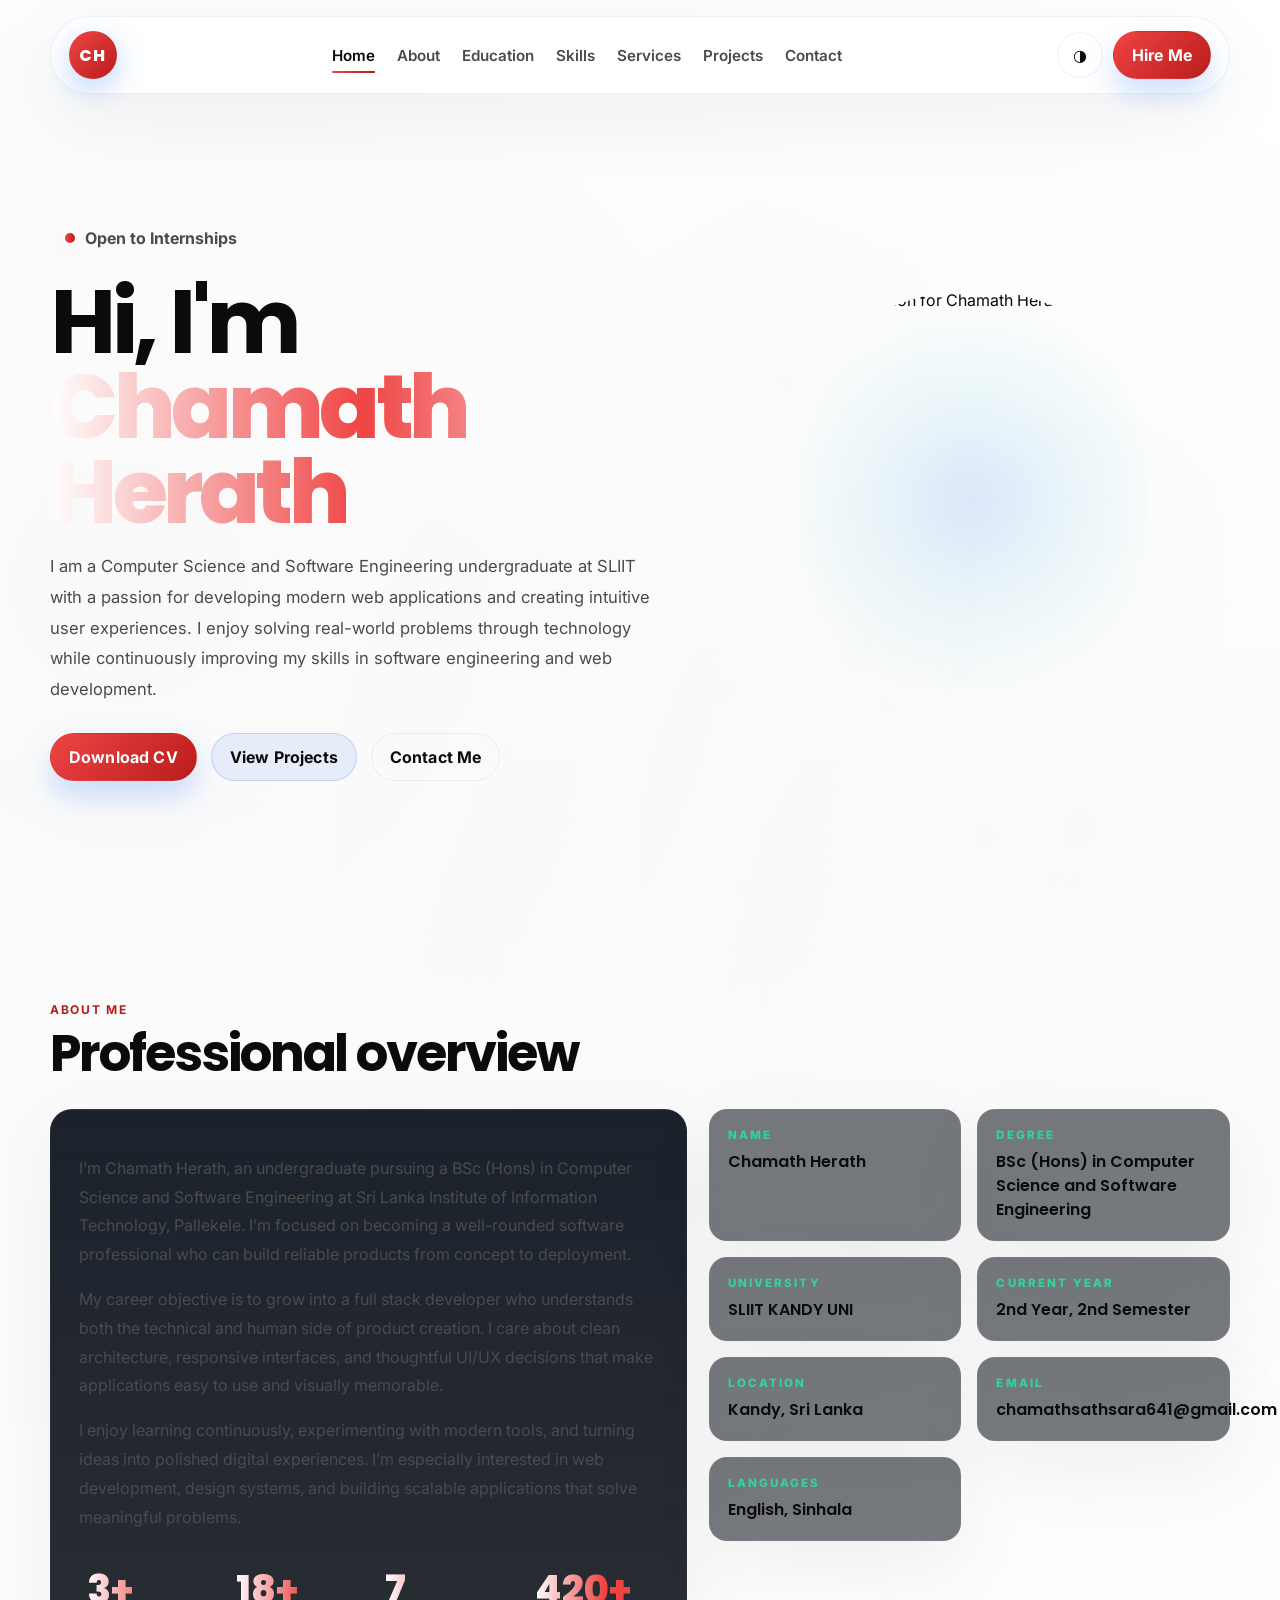
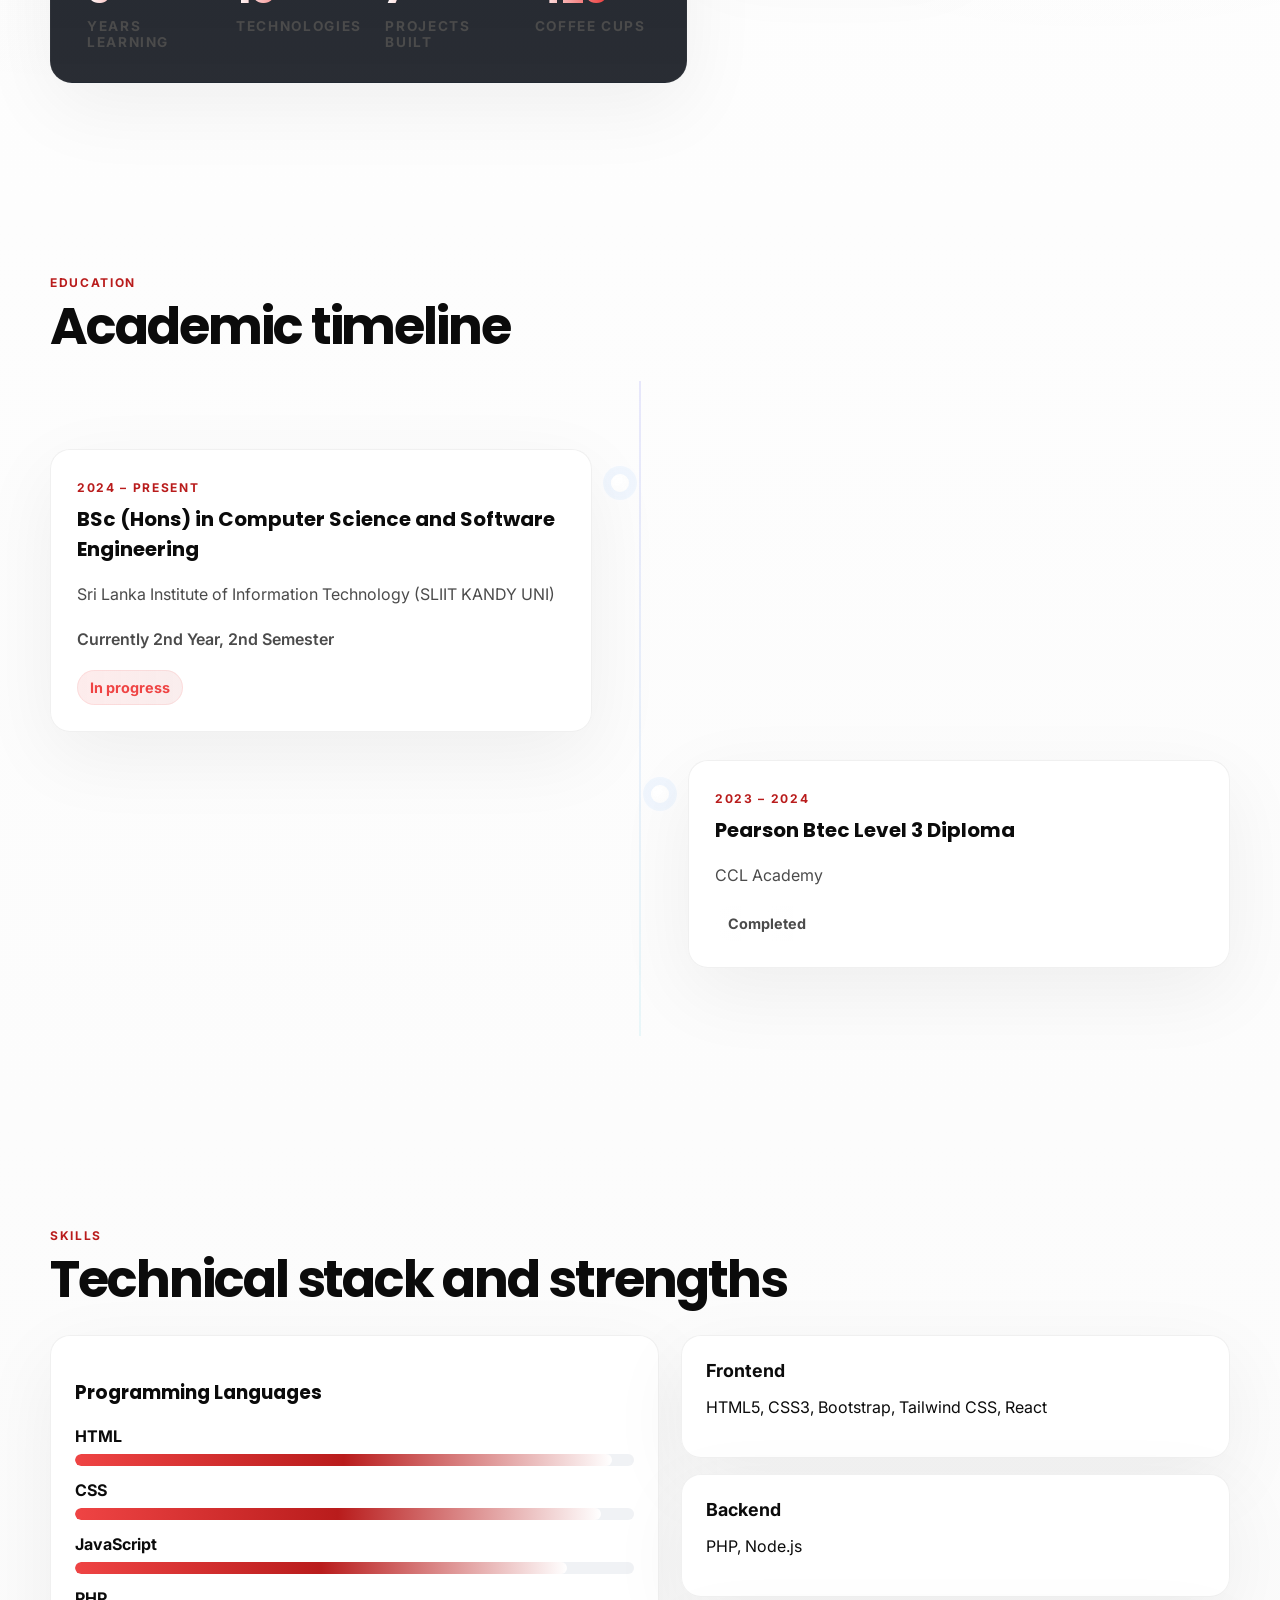
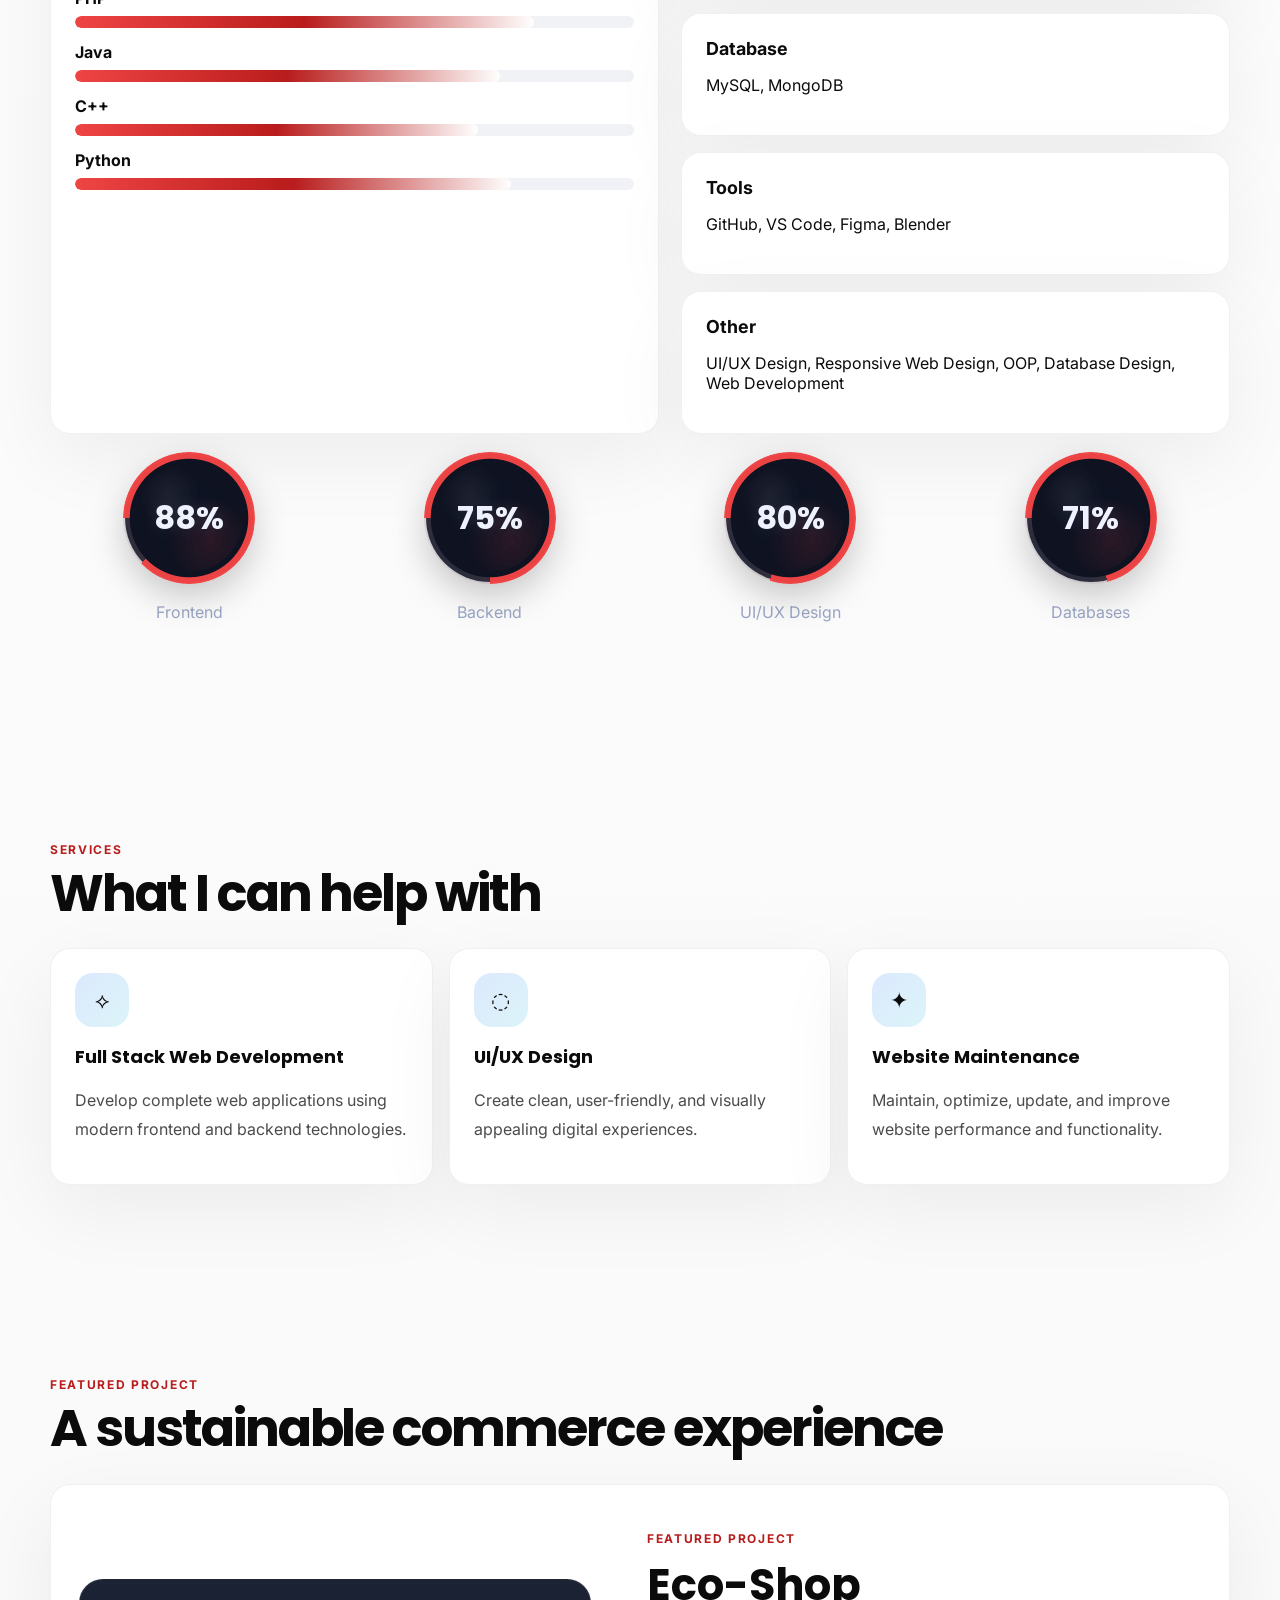
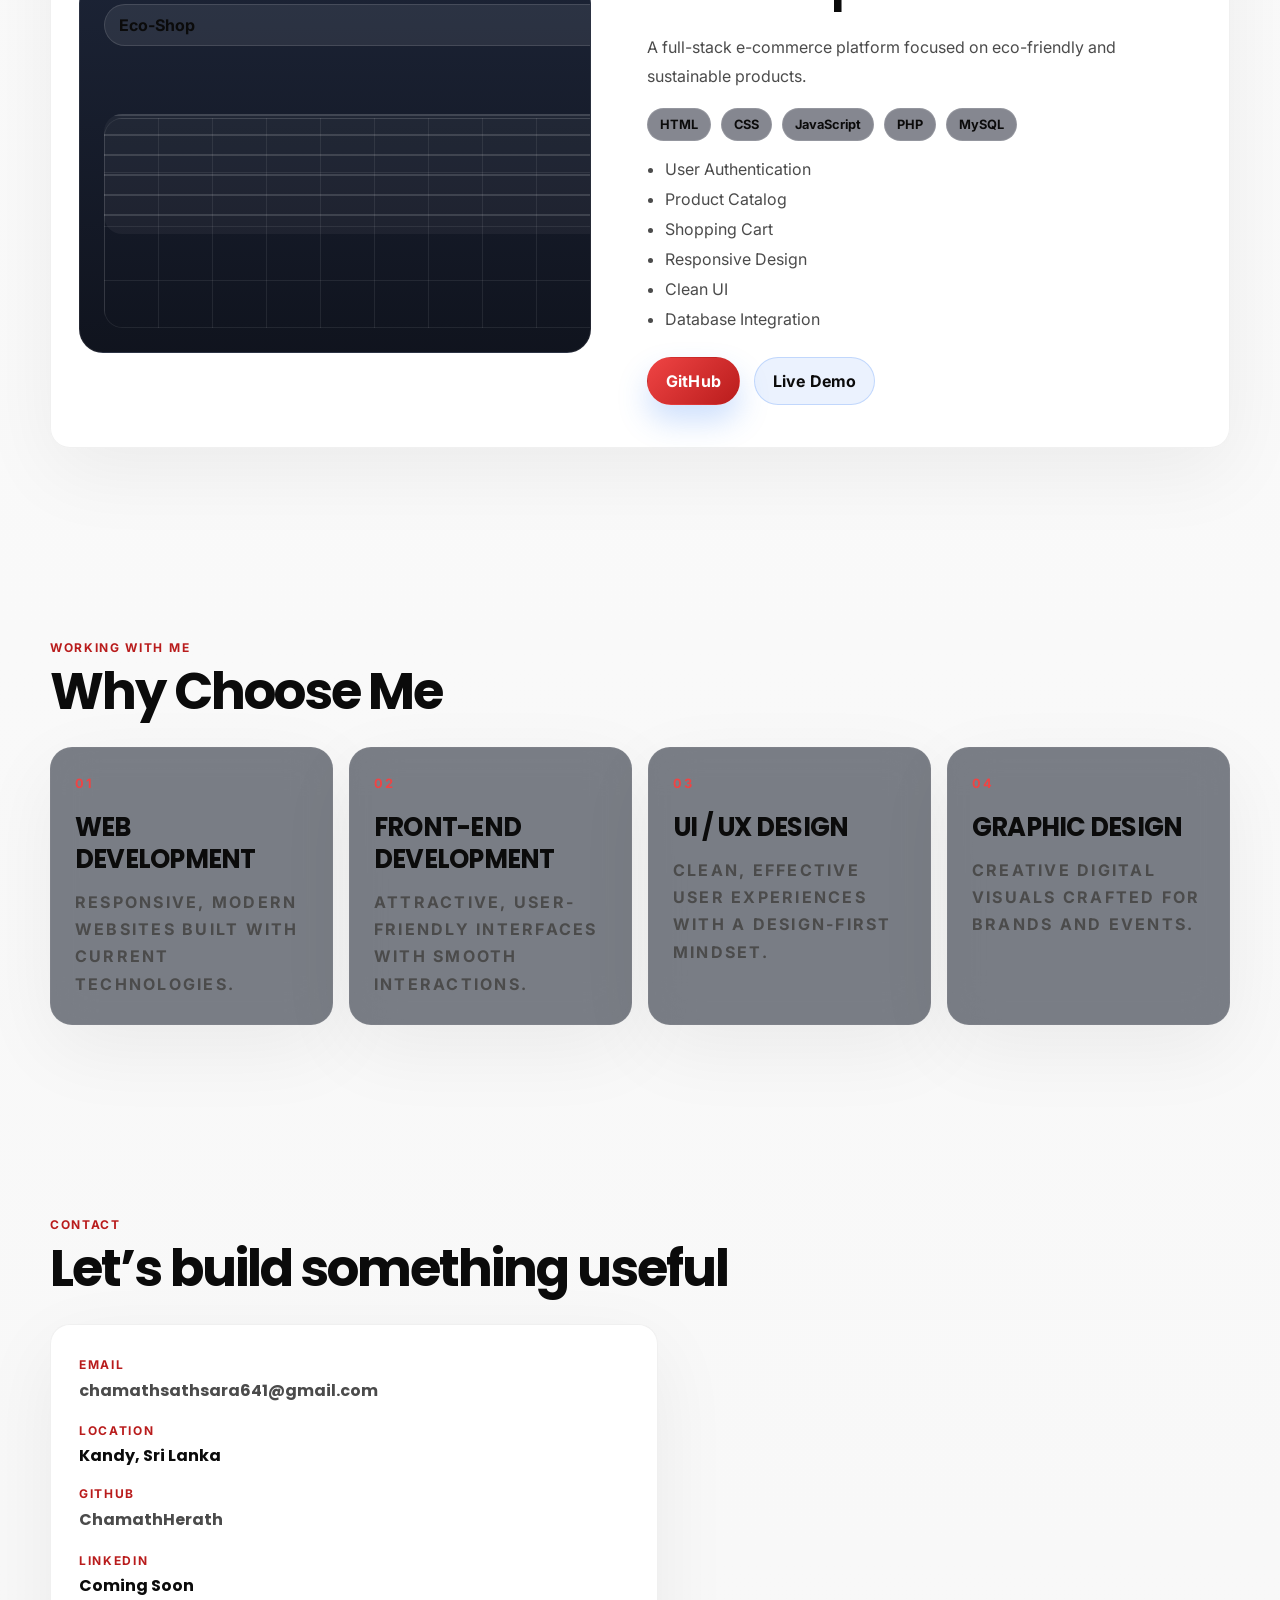
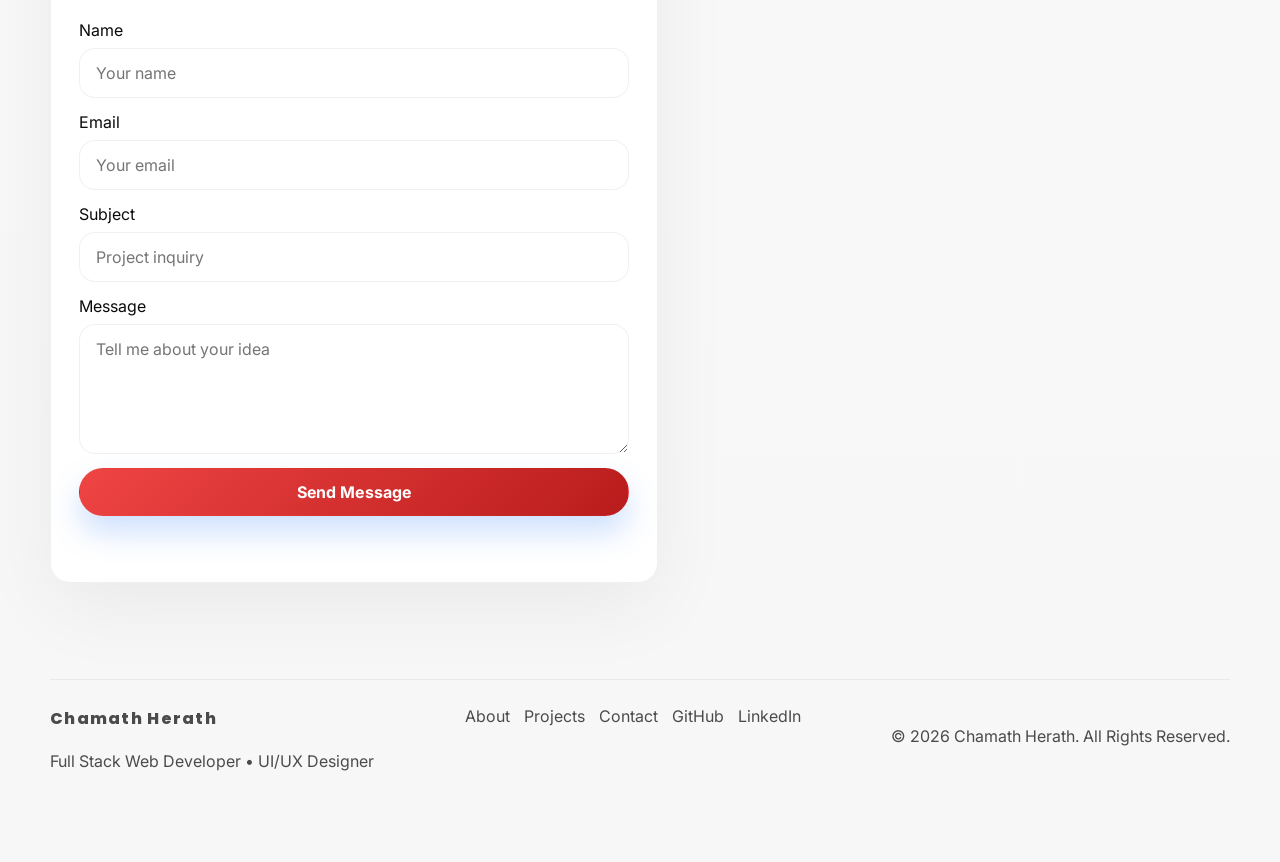
==== commit 0c3161ea: "Updated project" ====
--- a/index.html
+++ b/index.html
@@ -306,7 +306,7 @@
             <div class="contact-details">
               <div>
                 <span>Email</span>
-                <strong><a href="mailto:chamathsathsara641@gmail.com">chamathsathsara641@gmail.com</a></strong>
+                <strong><a href="#" class="copy-email" data-email="chamathsathsara641@gmail.com" aria-label="Copy email address">chamathsathsara641@gmail.com</a></strong>
               </div>
               <div>
                 <span>Location</span>
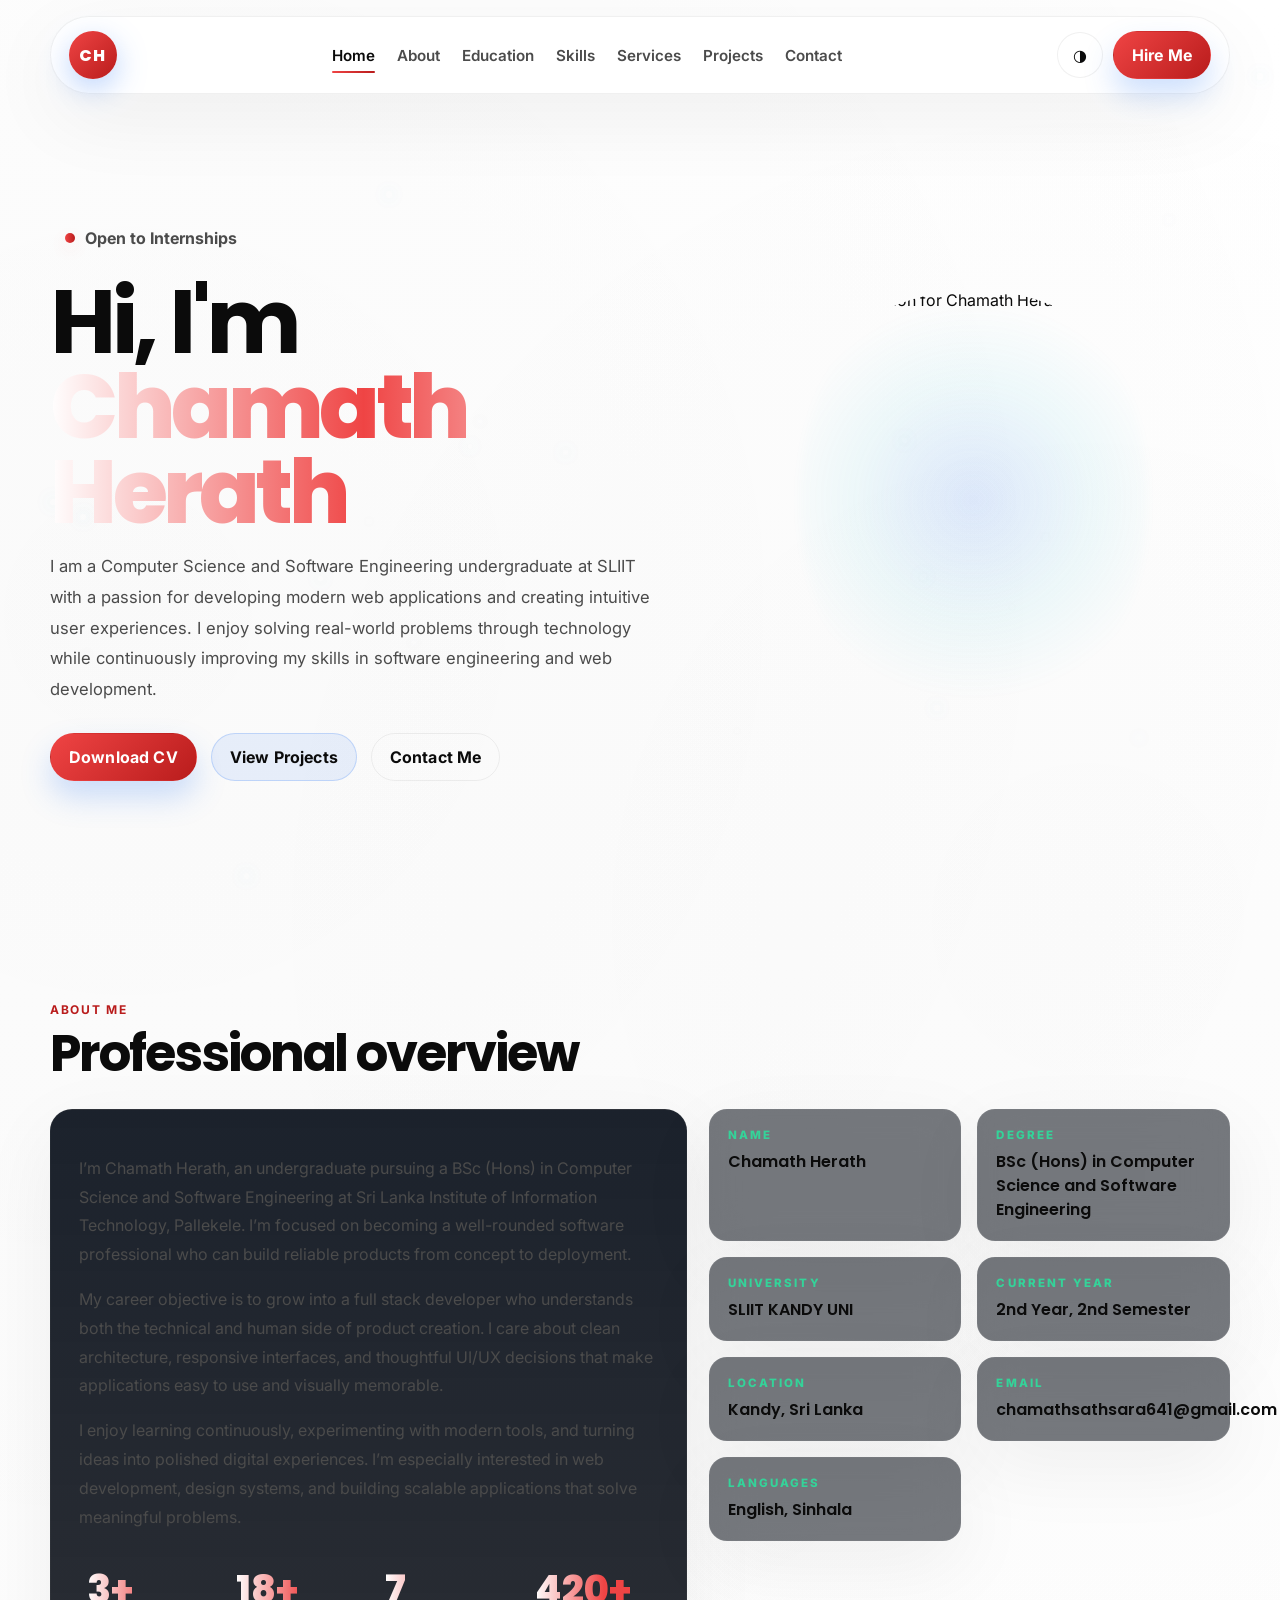
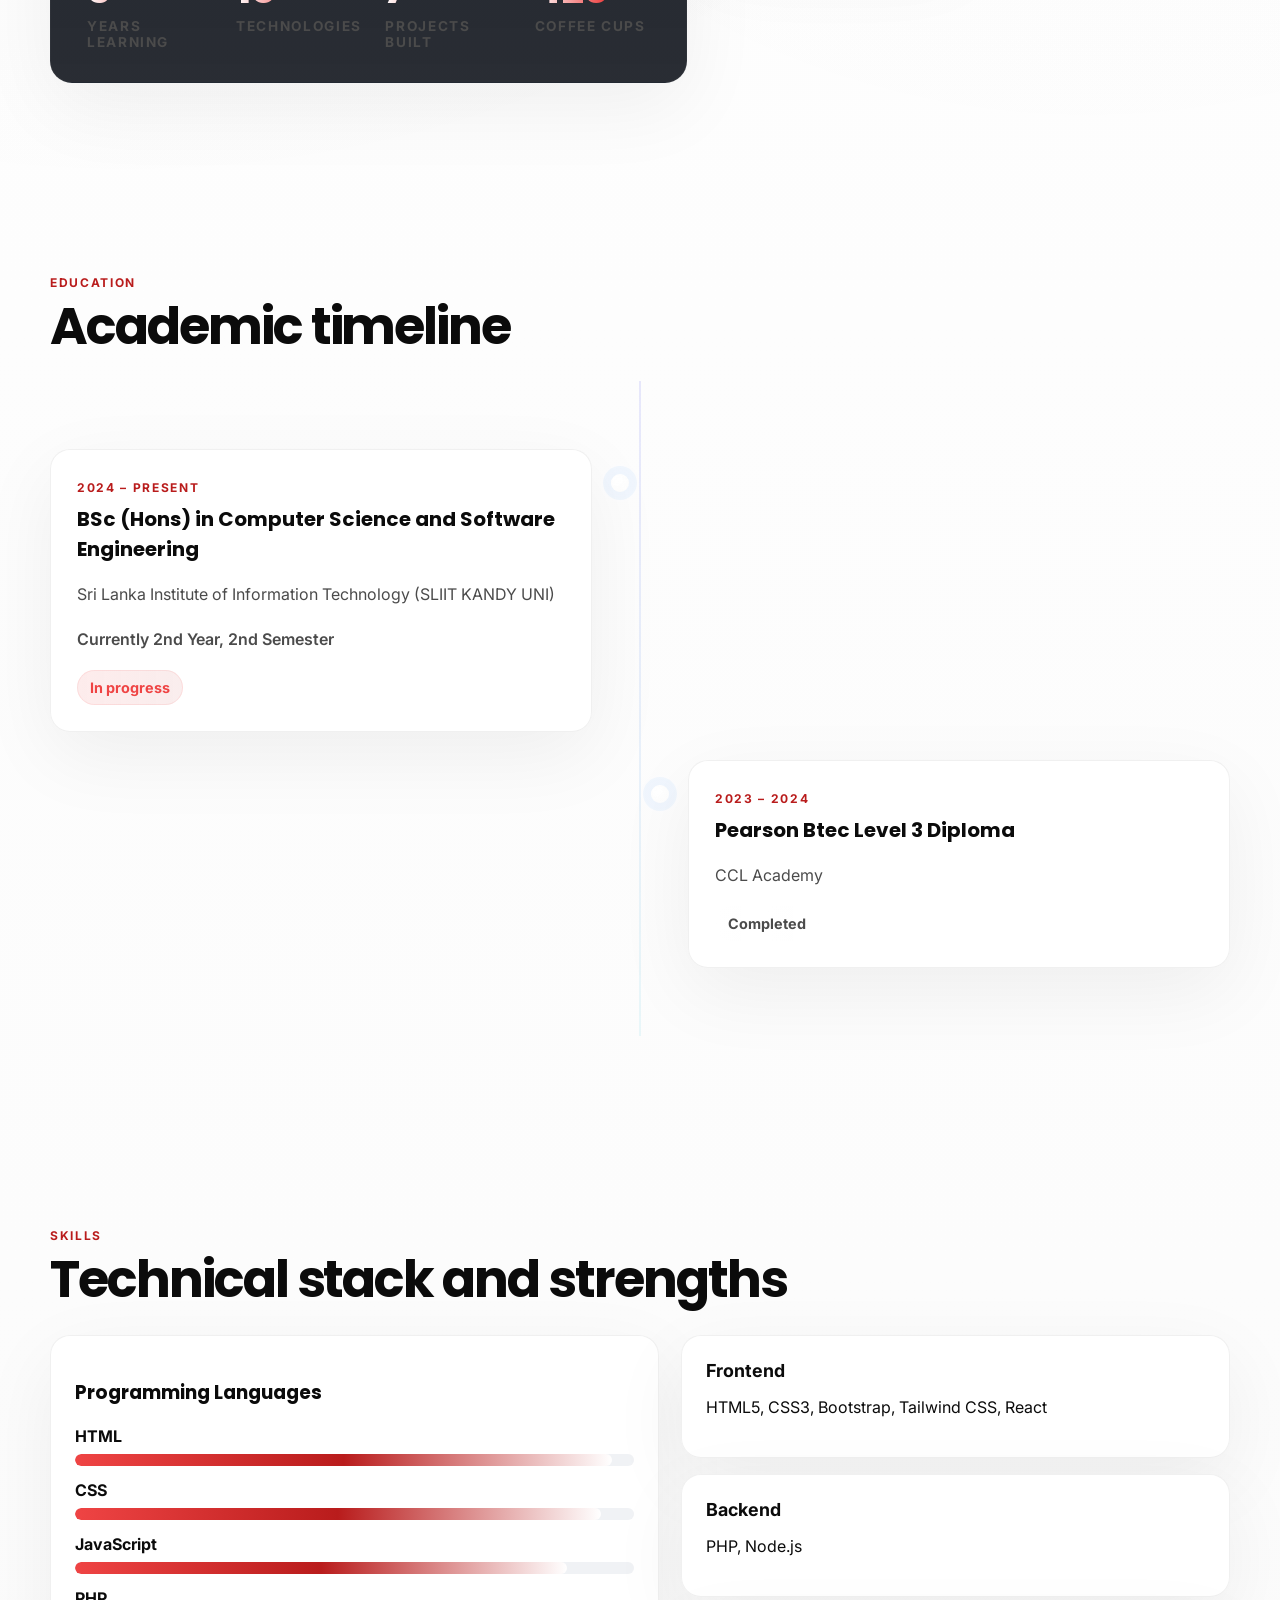
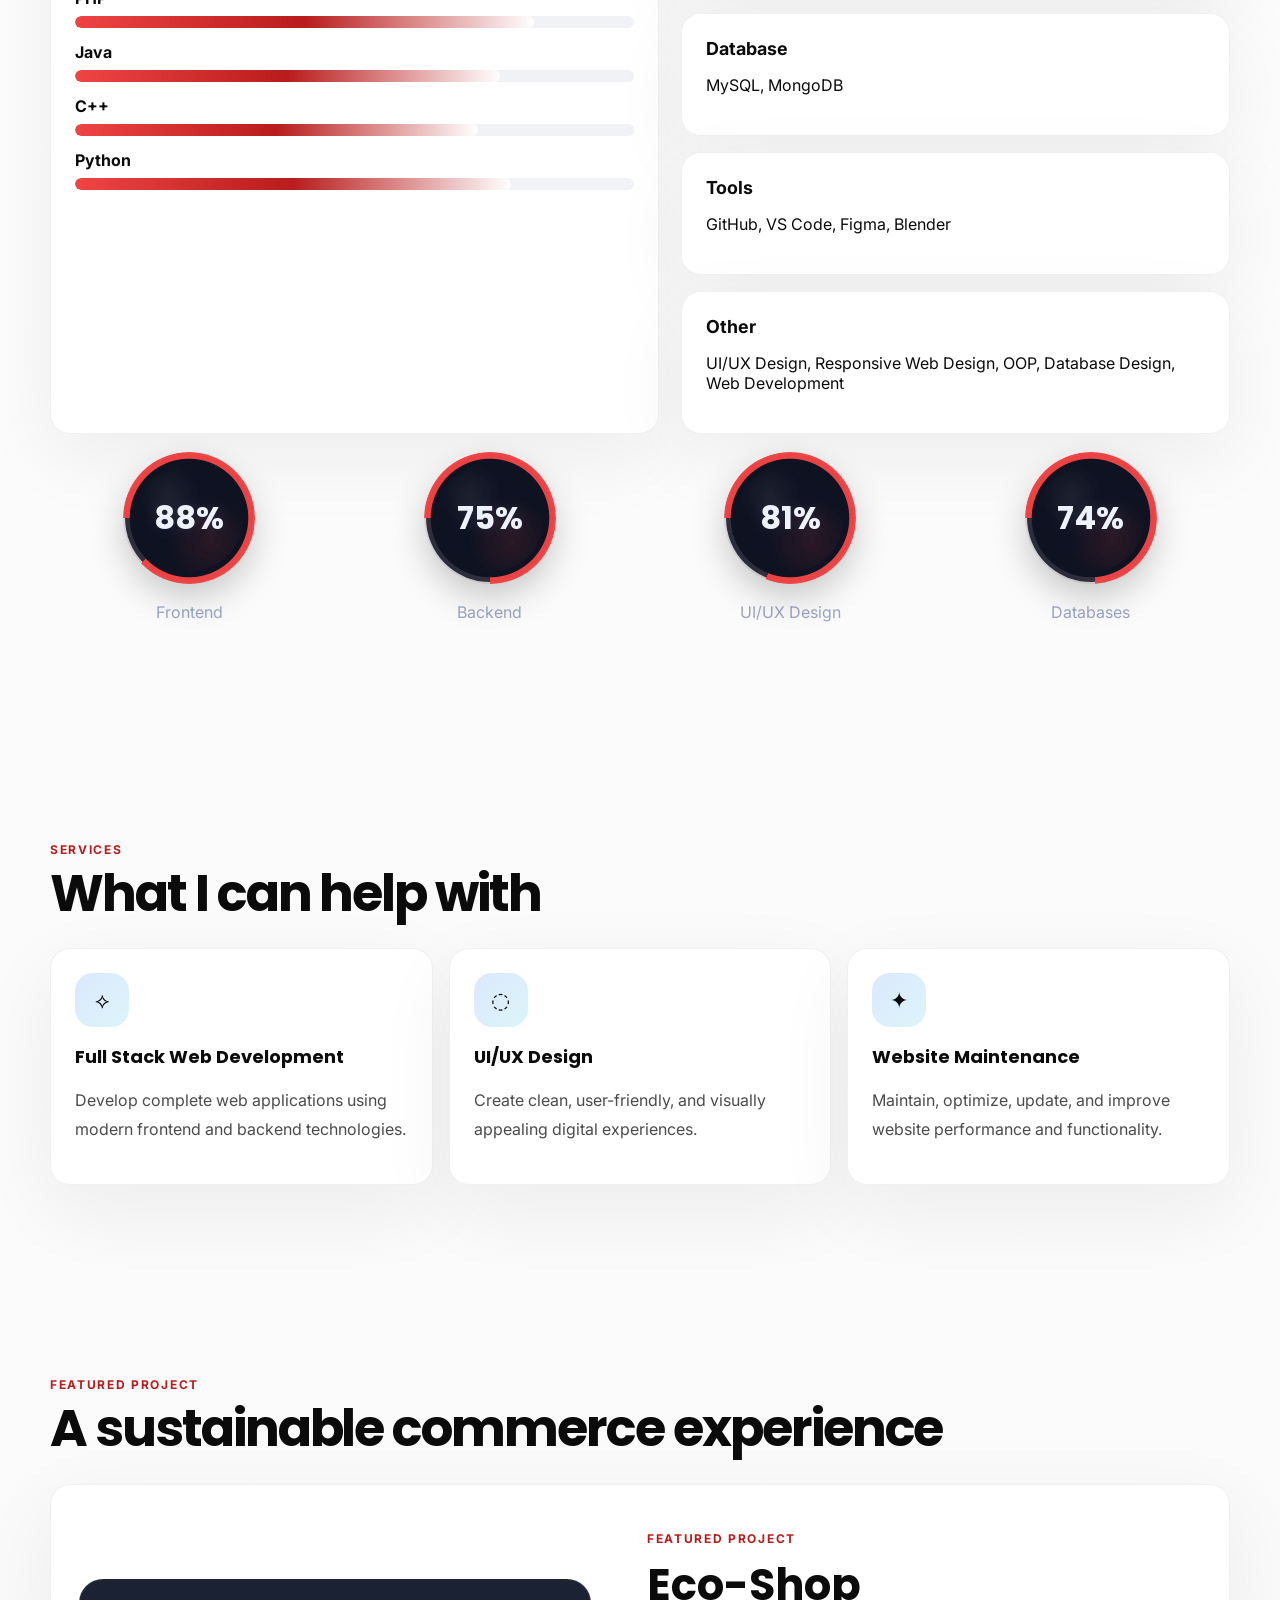
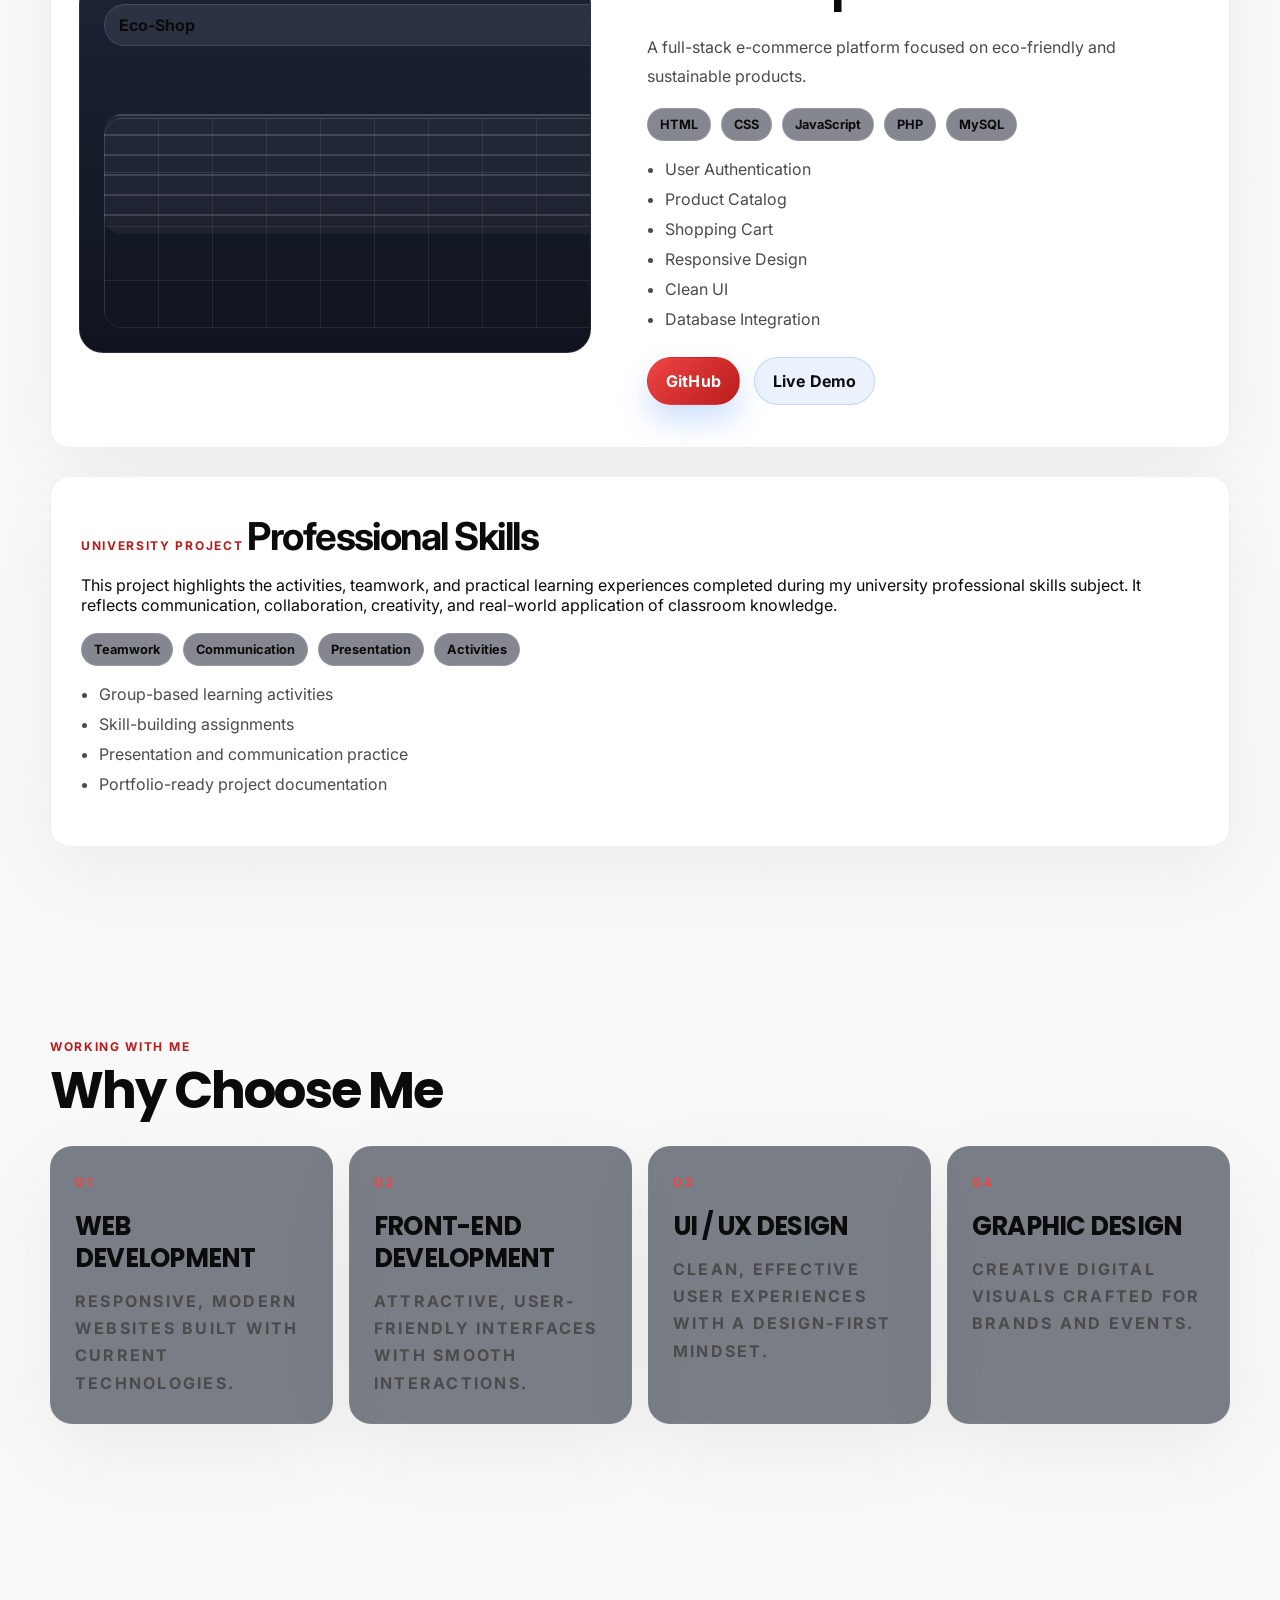
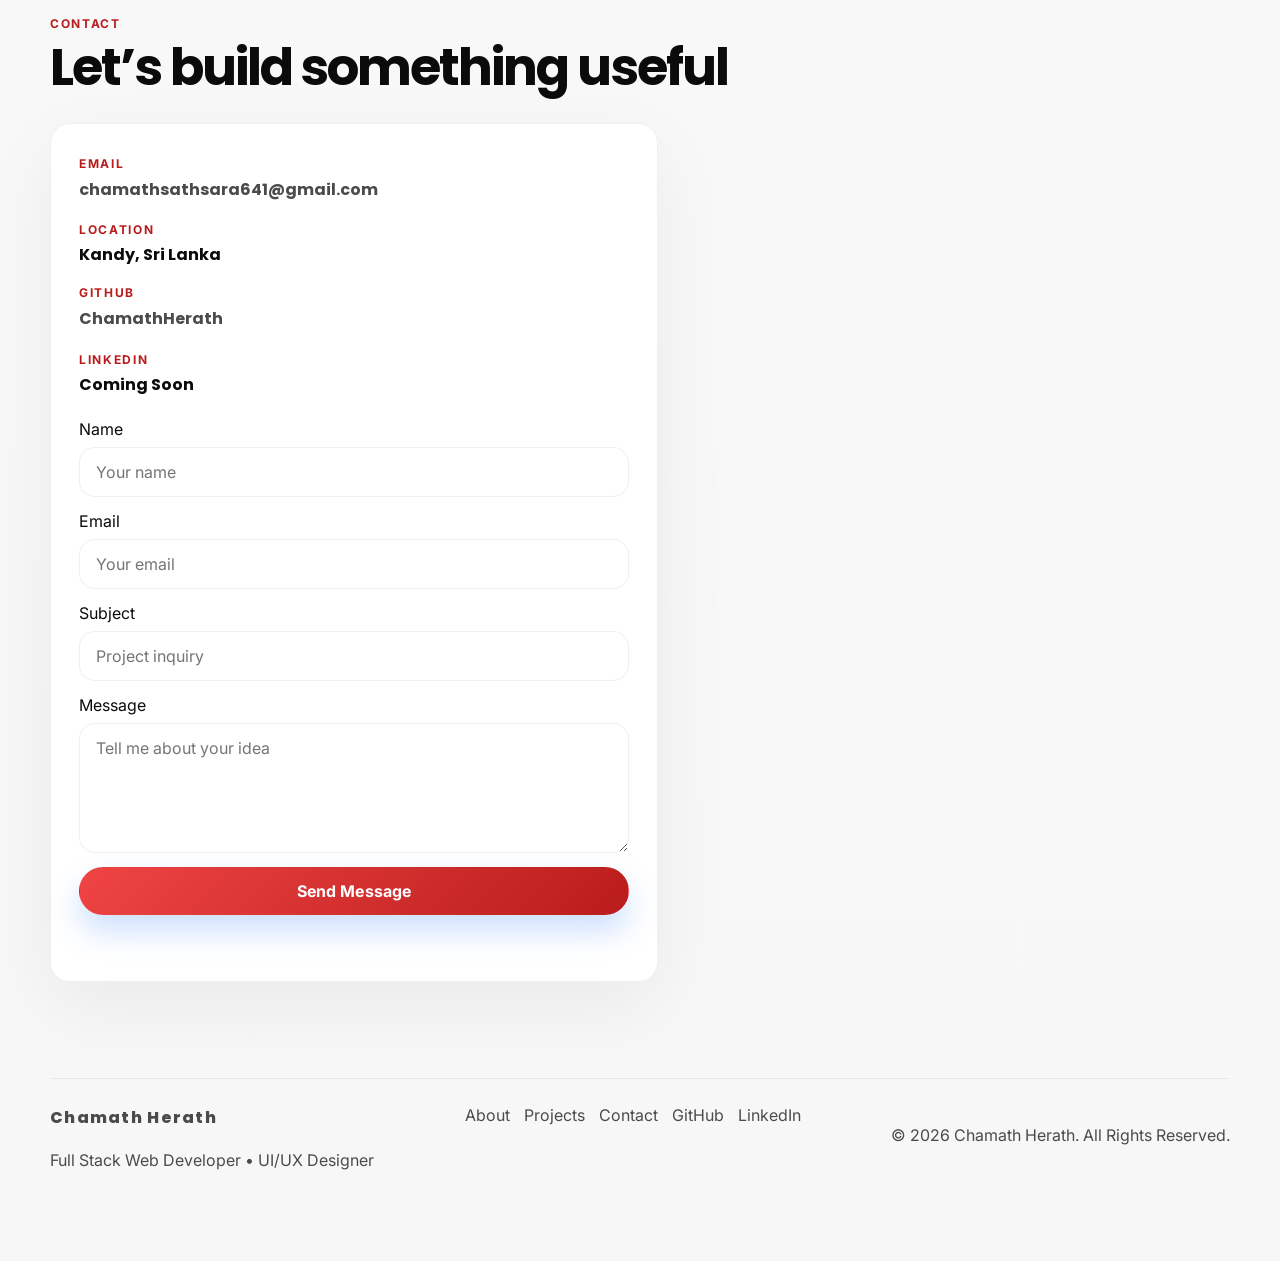
==== commit 9ec1c838: "Updated project" ====
--- a/index.html
+++ b/index.html
@@ -265,6 +265,30 @@
             </div>
           </div>
         </article>
+
+        <article class="professional-skills glass reveal">
+          <div class="professional-skills-copy">
+            <span class="project-label">University Project</span>
+            <a href="professional-skills.html" class="project-title-link">
+              <h3>Professional Skills</h3>
+            </a>
+            <p>
+              This project highlights the activities, teamwork, and practical learning experiences completed during my university professional skills subject. It reflects communication, collaboration, creativity, and real-world application of classroom knowledge.
+            </p>
+            <div class="badge-row">
+              <span>Teamwork</span>
+              <span>Communication</span>
+              <span>Presentation</span>
+              <span>Activities</span>
+            </div>
+            <ul class="feature-list">
+              <li>Group-based learning activities</li>
+              <li>Skill-building assignments</li>
+              <li>Presentation and communication practice</li>
+              <li>Portfolio-ready project documentation</li>
+            </ul>
+          </div>
+        </article>
       </section>
 
       <section class="section reveal-section" id="why-me">
--- a/styles.css
+++ b/styles.css
@@ -911,6 +911,42 @@
   grid-template-columns: 0.95fr 1.05fr;
   align-items: center;
   padding: 18px;
+}
+
+.professional-skills {
+  display: grid;
+  grid-template-columns: 1fr;
+  gap: 18px;
+  padding: 22px;
+  margin-top: 28px;
+  border: 1px solid var(--border);
+  border-radius: var(--radius);
+  align-items: center;
+}
+
+.professional-skills-copy {
+  padding: 14px 8px;
+}
+
+.professional-skills-copy h3 {
+  margin: 10px 0 14px;
+  font-size: clamp(1.8rem, 3vw, 2.5rem);
+  letter-spacing: -0.04em;
+}
+
+.project-title-link {
+  display: inline-block;
+  color: var(--text);
+  transition: opacity 0.2s ease, transform 0.2s ease;
+}
+
+.project-title-link:hover {
+  opacity: 0.85;
+  transform: translateX(2px);
+}
+
+.project-title-link h3 {
+  margin: 0;
 }
 
 .project-visual {
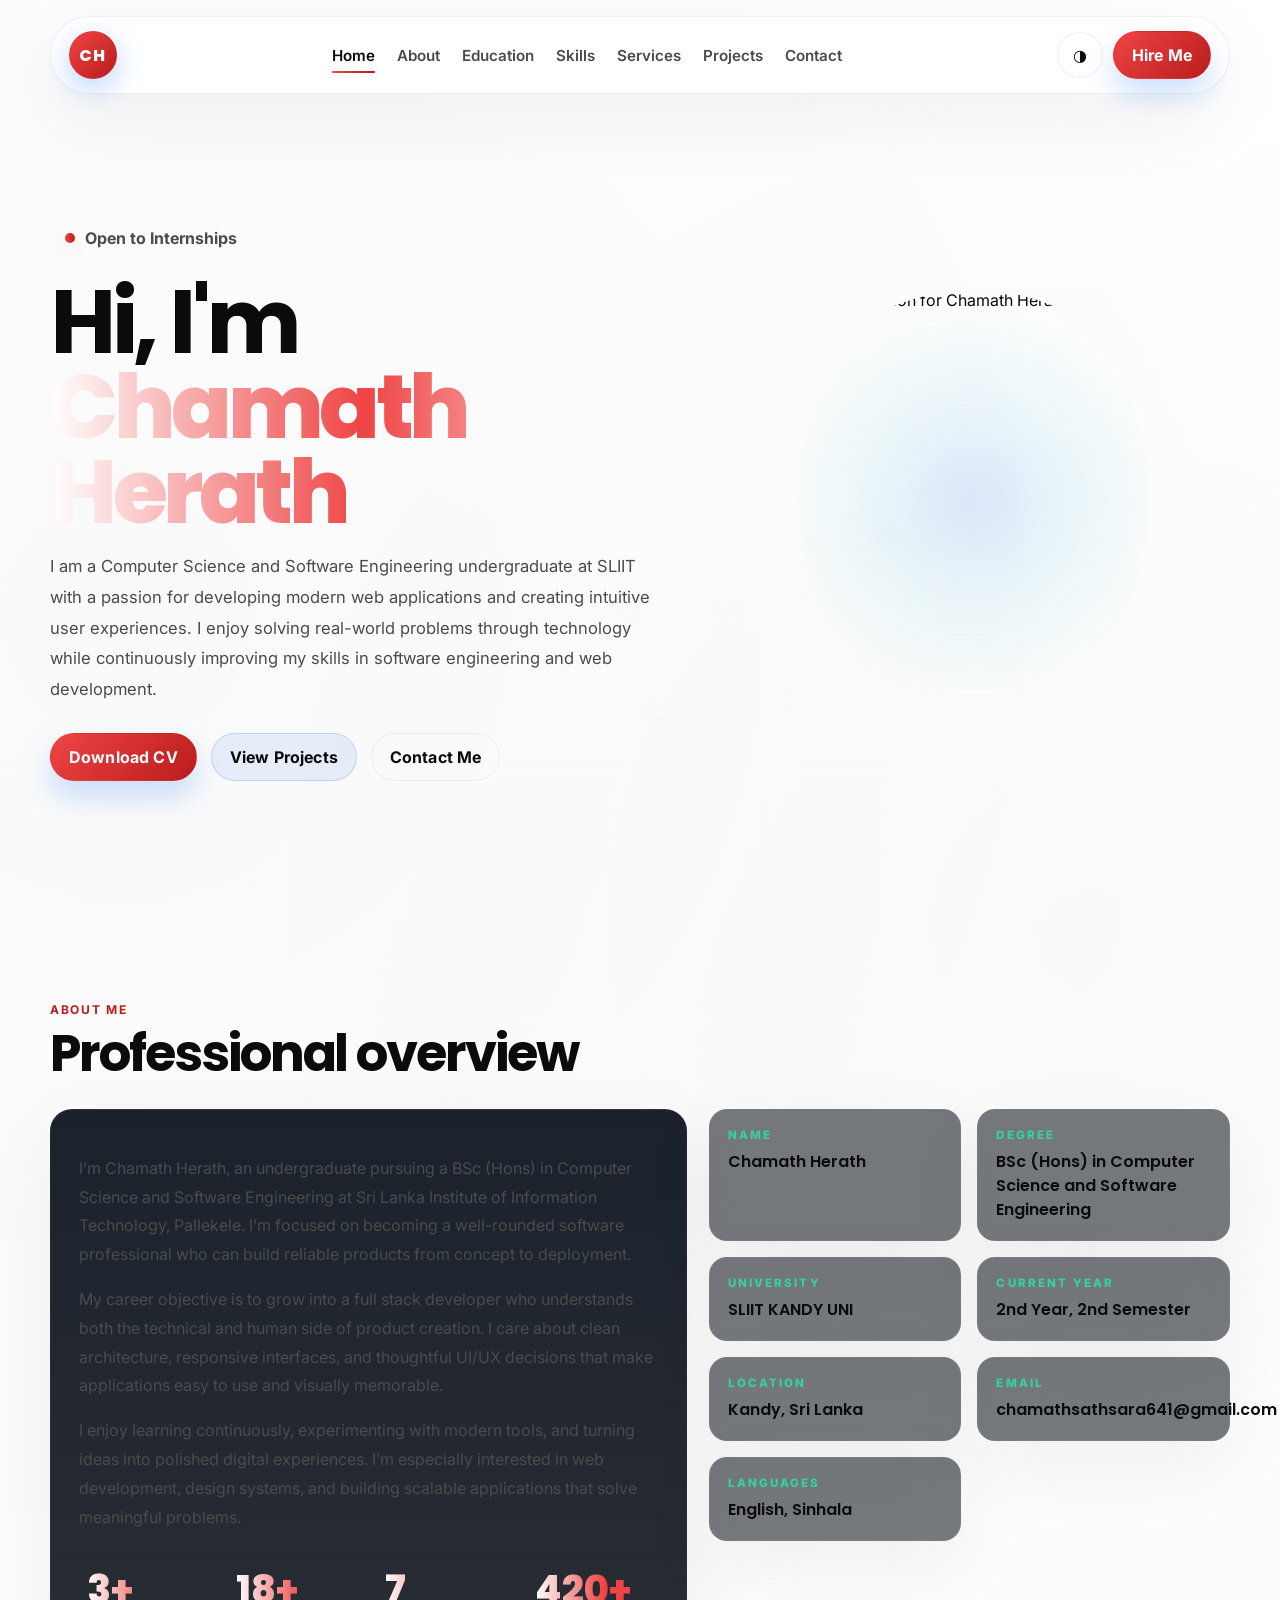
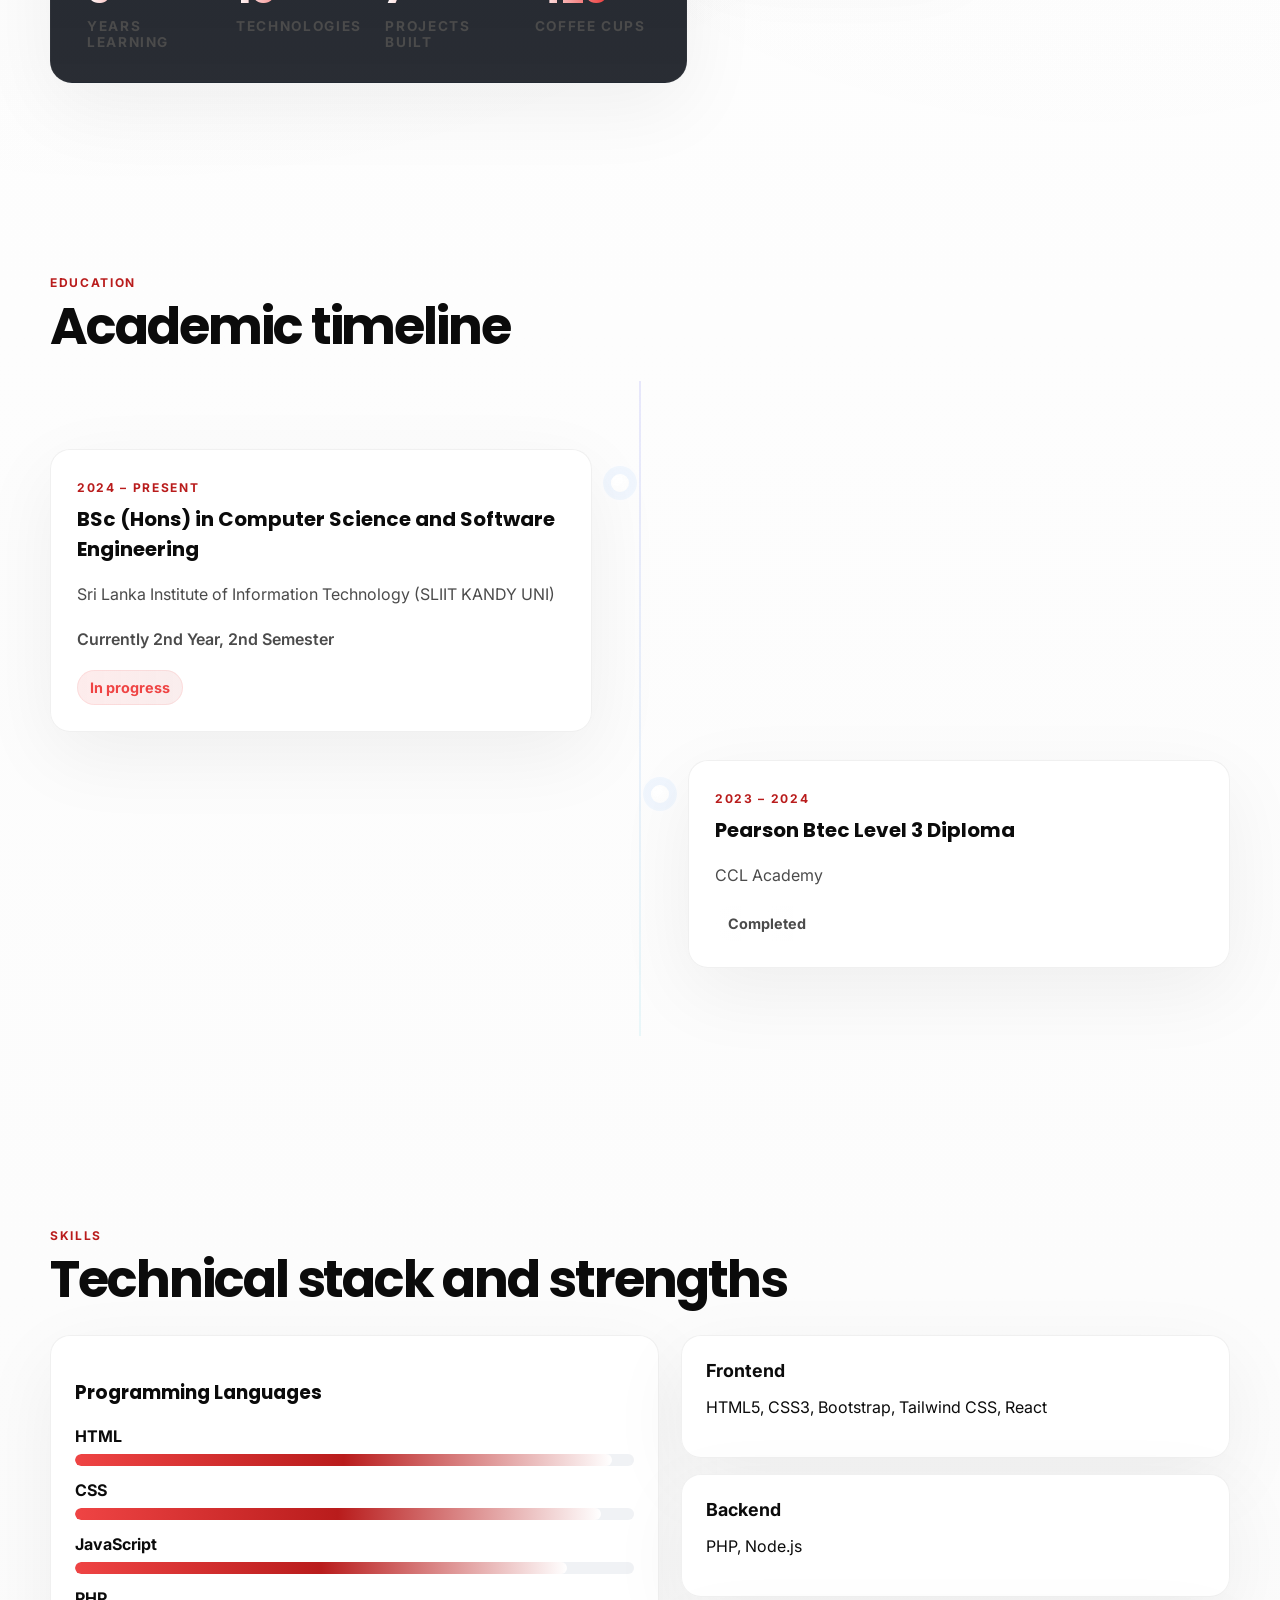
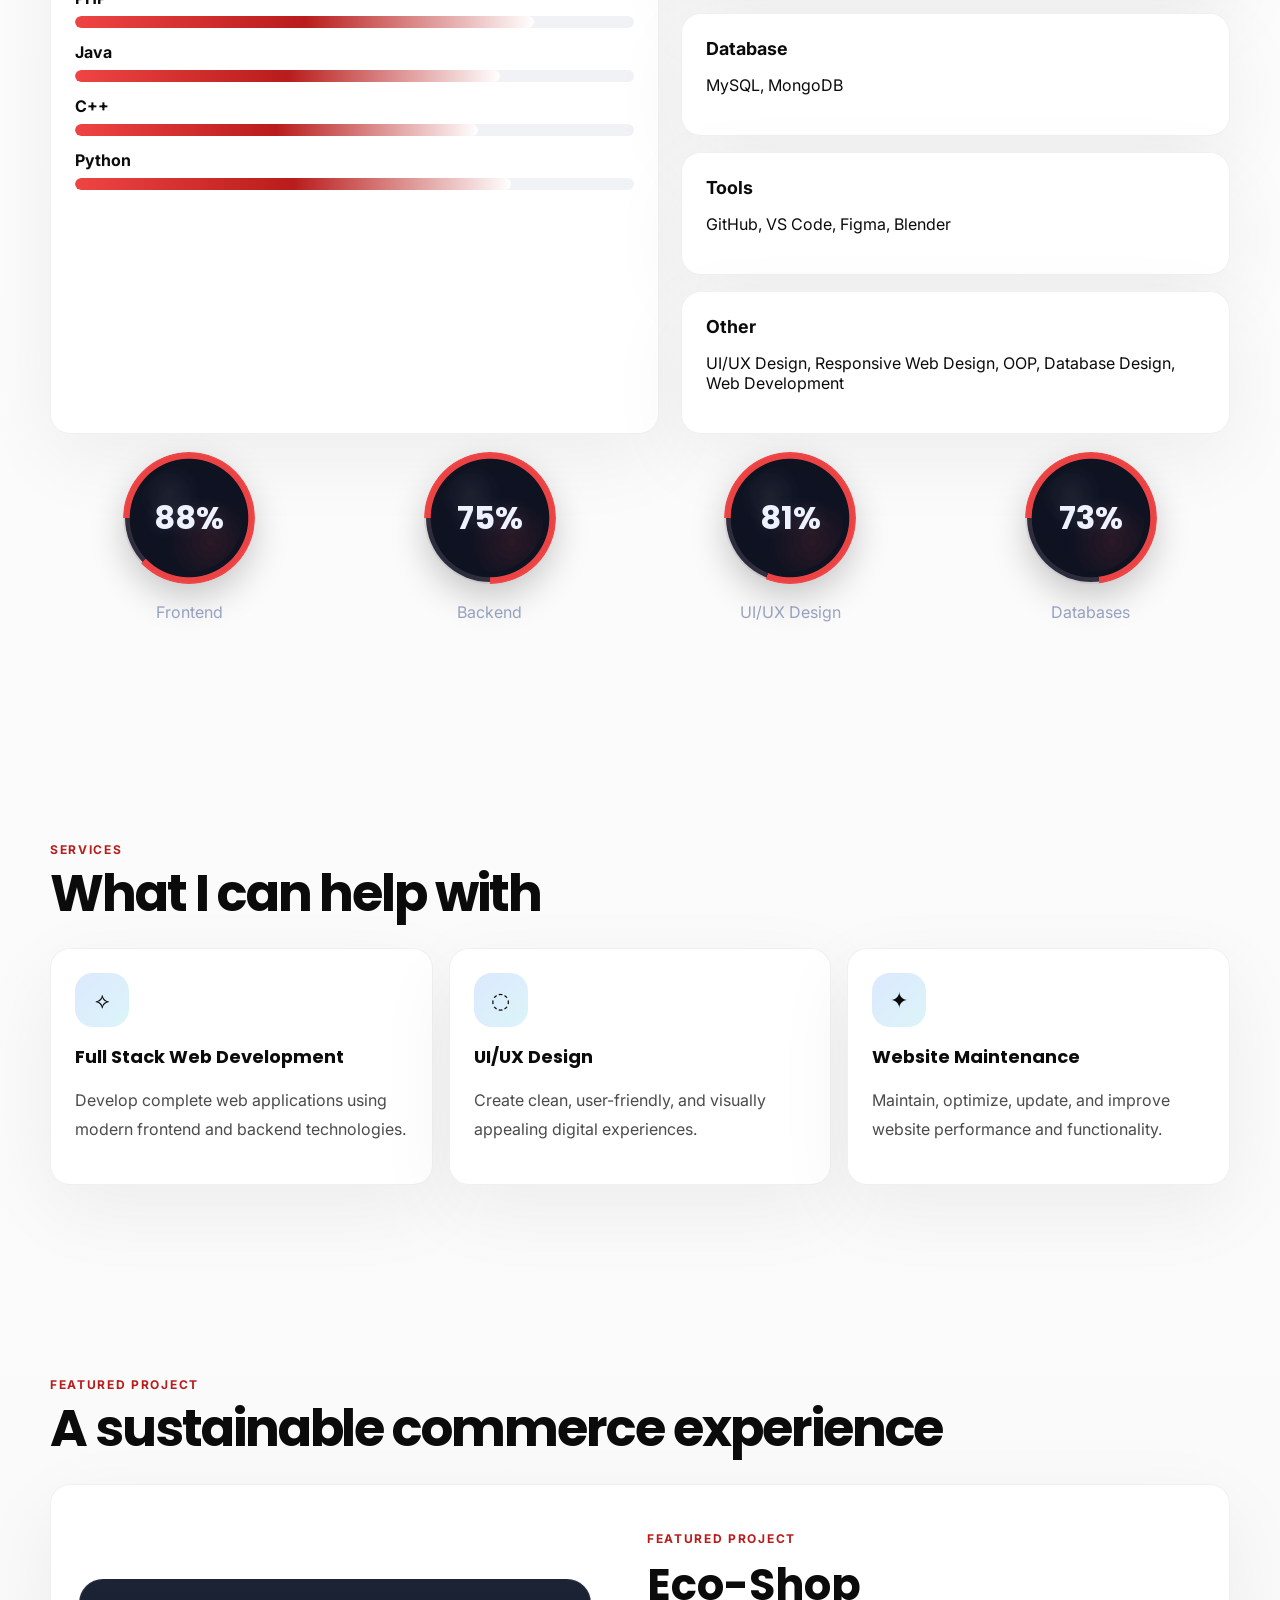
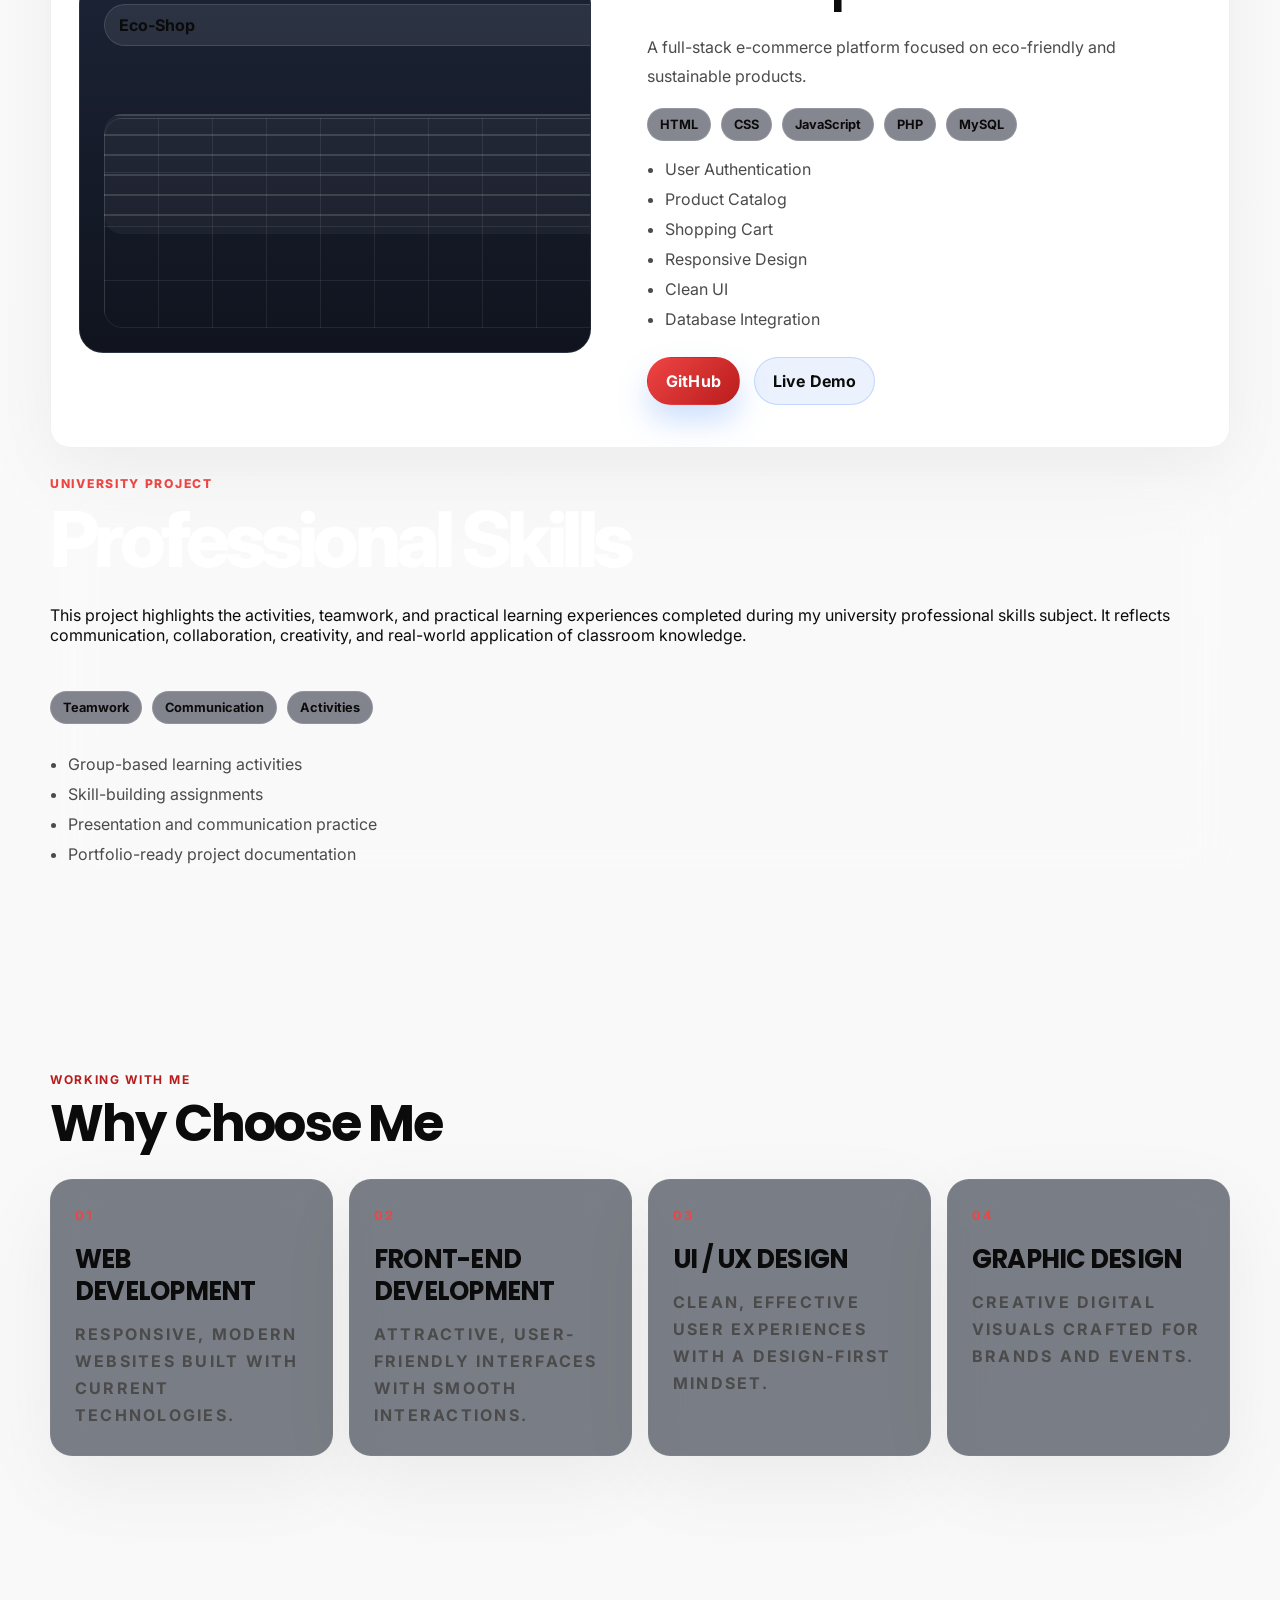
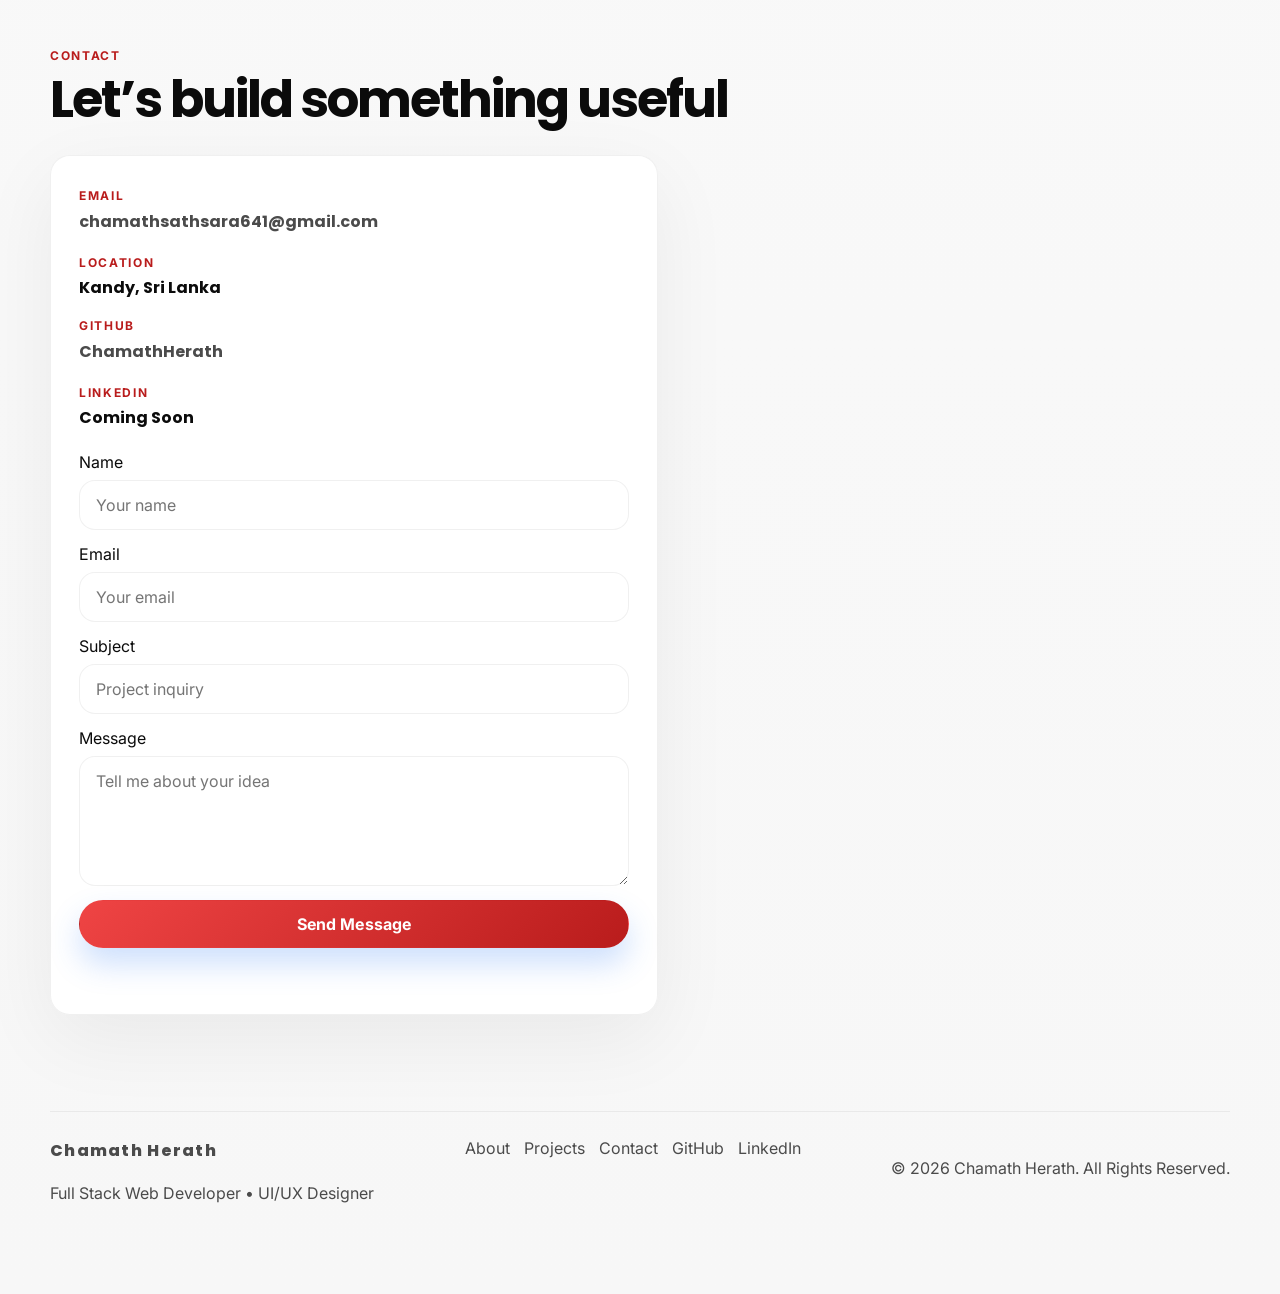
==== commit 8ed8bb04: "Updated project" ====
--- a/index.html
+++ b/index.html
@@ -278,7 +278,6 @@
             <div class="badge-row">
               <span>Teamwork</span>
               <span>Communication</span>
-              <span>Presentation</span>
               <span>Activities</span>
             </div>
             <ul class="feature-list">
--- a/styles.css
+++ b/styles.css
@@ -914,24 +914,38 @@
 }
 
 .professional-skills {
-  display: grid;
-  grid-template-columns: 1fr;
-  gap: 18px;
-  padding: 22px;
+  display: block;
   margin-top: 28px;
-  border: 1px solid var(--border);
-  border-radius: var(--radius);
-  align-items: center;
+  padding: 0;
+  border: none;
+  border-radius: 0;
+  background: transparent;
+  box-shadow: none;
 }
 
 .professional-skills-copy {
-  padding: 14px 8px;
+  padding: 0;
+  display: grid;
+  gap: 12px;
+}
+
+.professional-skills-copy .project-label {
+  display: inline-block;
+  color: var(--primary);
+  font-size: 0.76rem;
+  letter-spacing: 0.14em;
+  text-transform: uppercase;
+  font-weight: 800;
+  margin: 0;
 }
 
 .professional-skills-copy h3 {
-  margin: 10px 0 14px;
-  font-size: clamp(1.8rem, 3vw, 2.5rem);
-  letter-spacing: -0.04em;
+  margin: 0;
+  font-size: clamp(2.6rem, 6vw, 6rem);
+  line-height: 0.96;
+  letter-spacing: -0.06em;
+  font-weight: 800;
+  color: #ffffff;
 }
 
 .project-title-link {
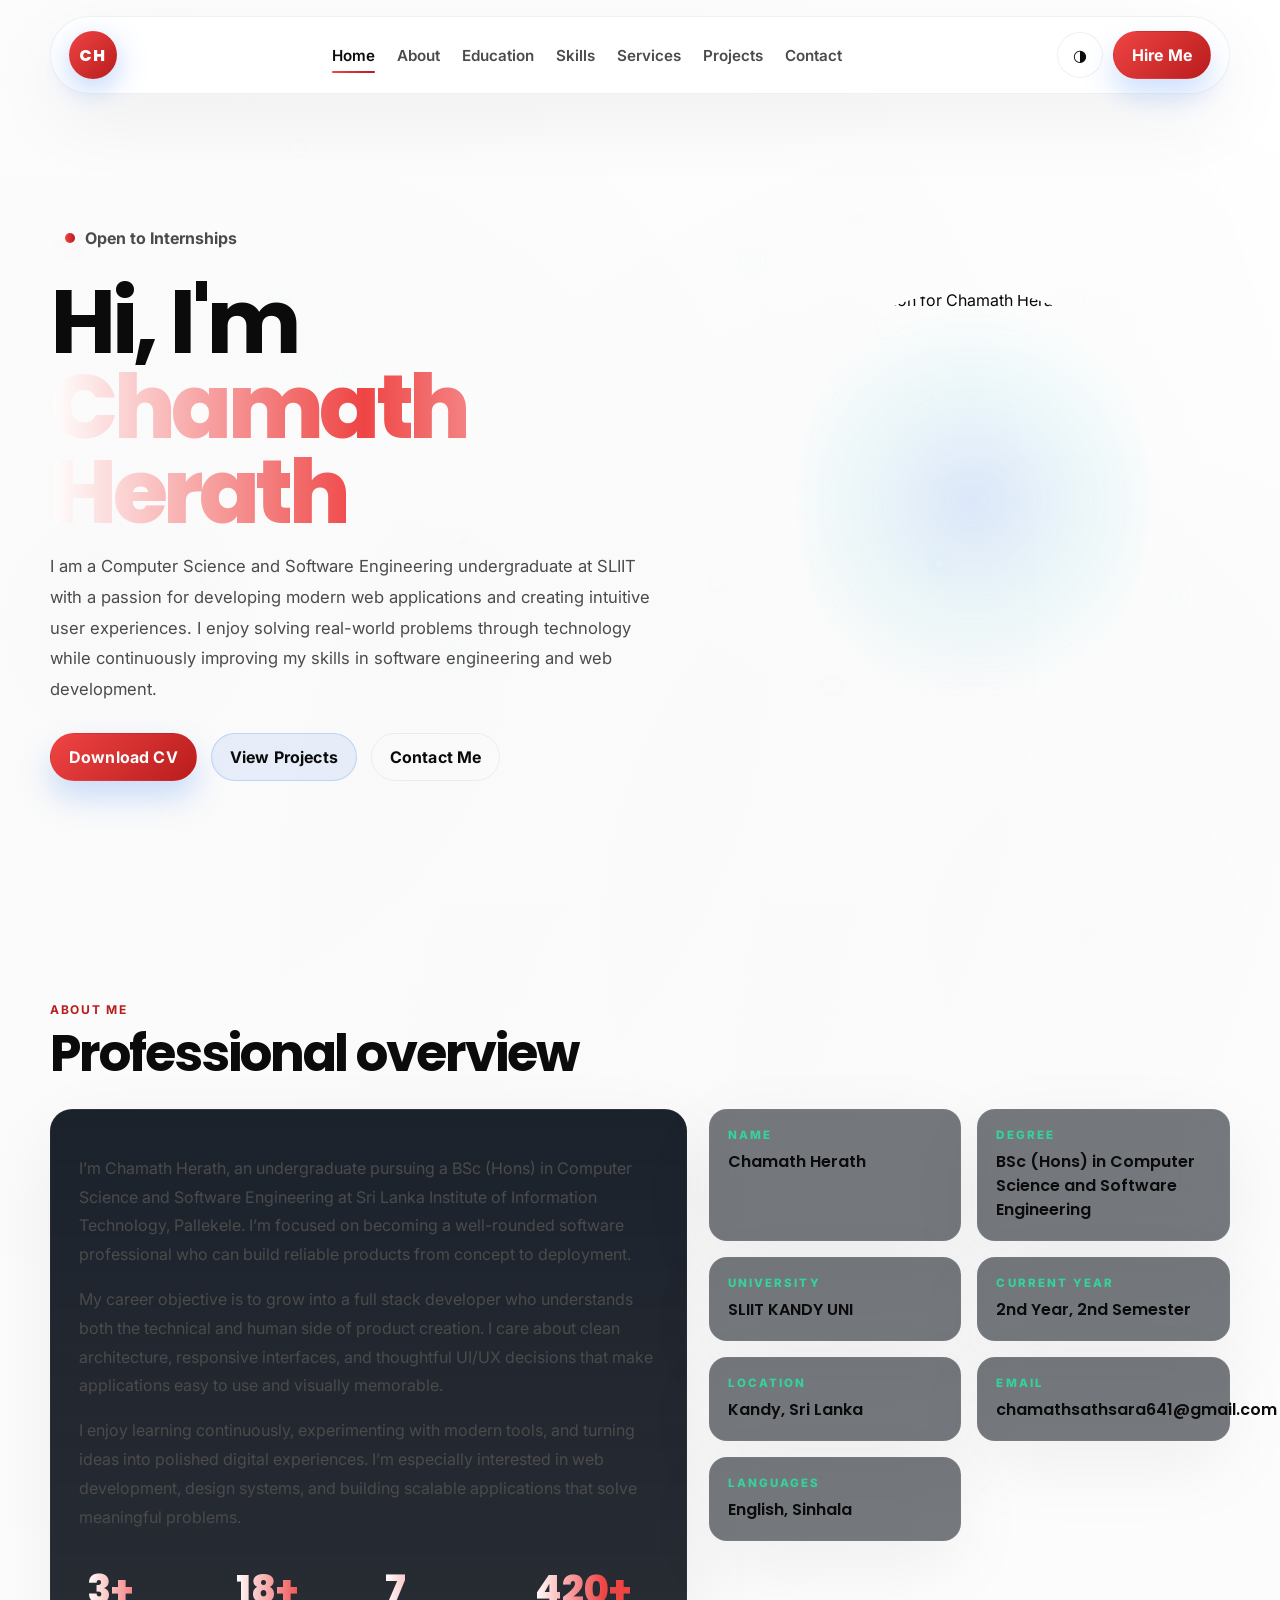
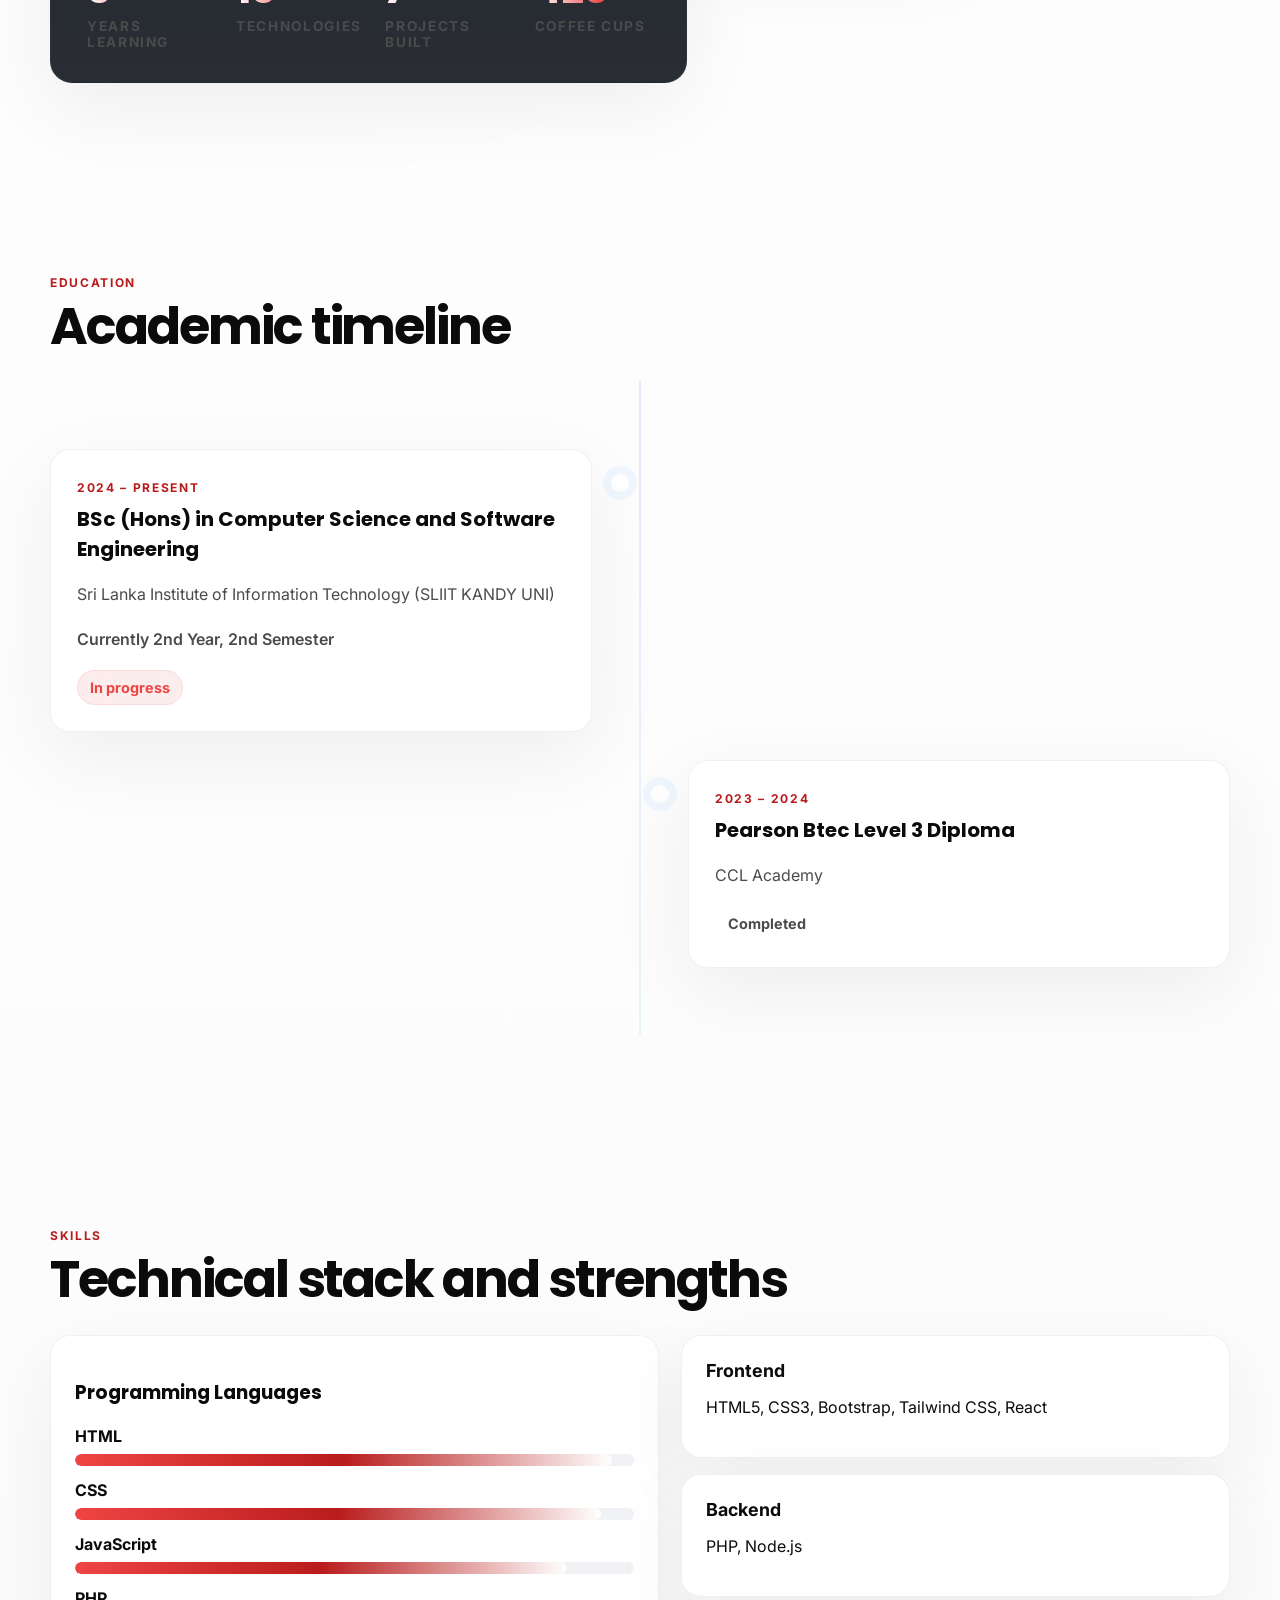
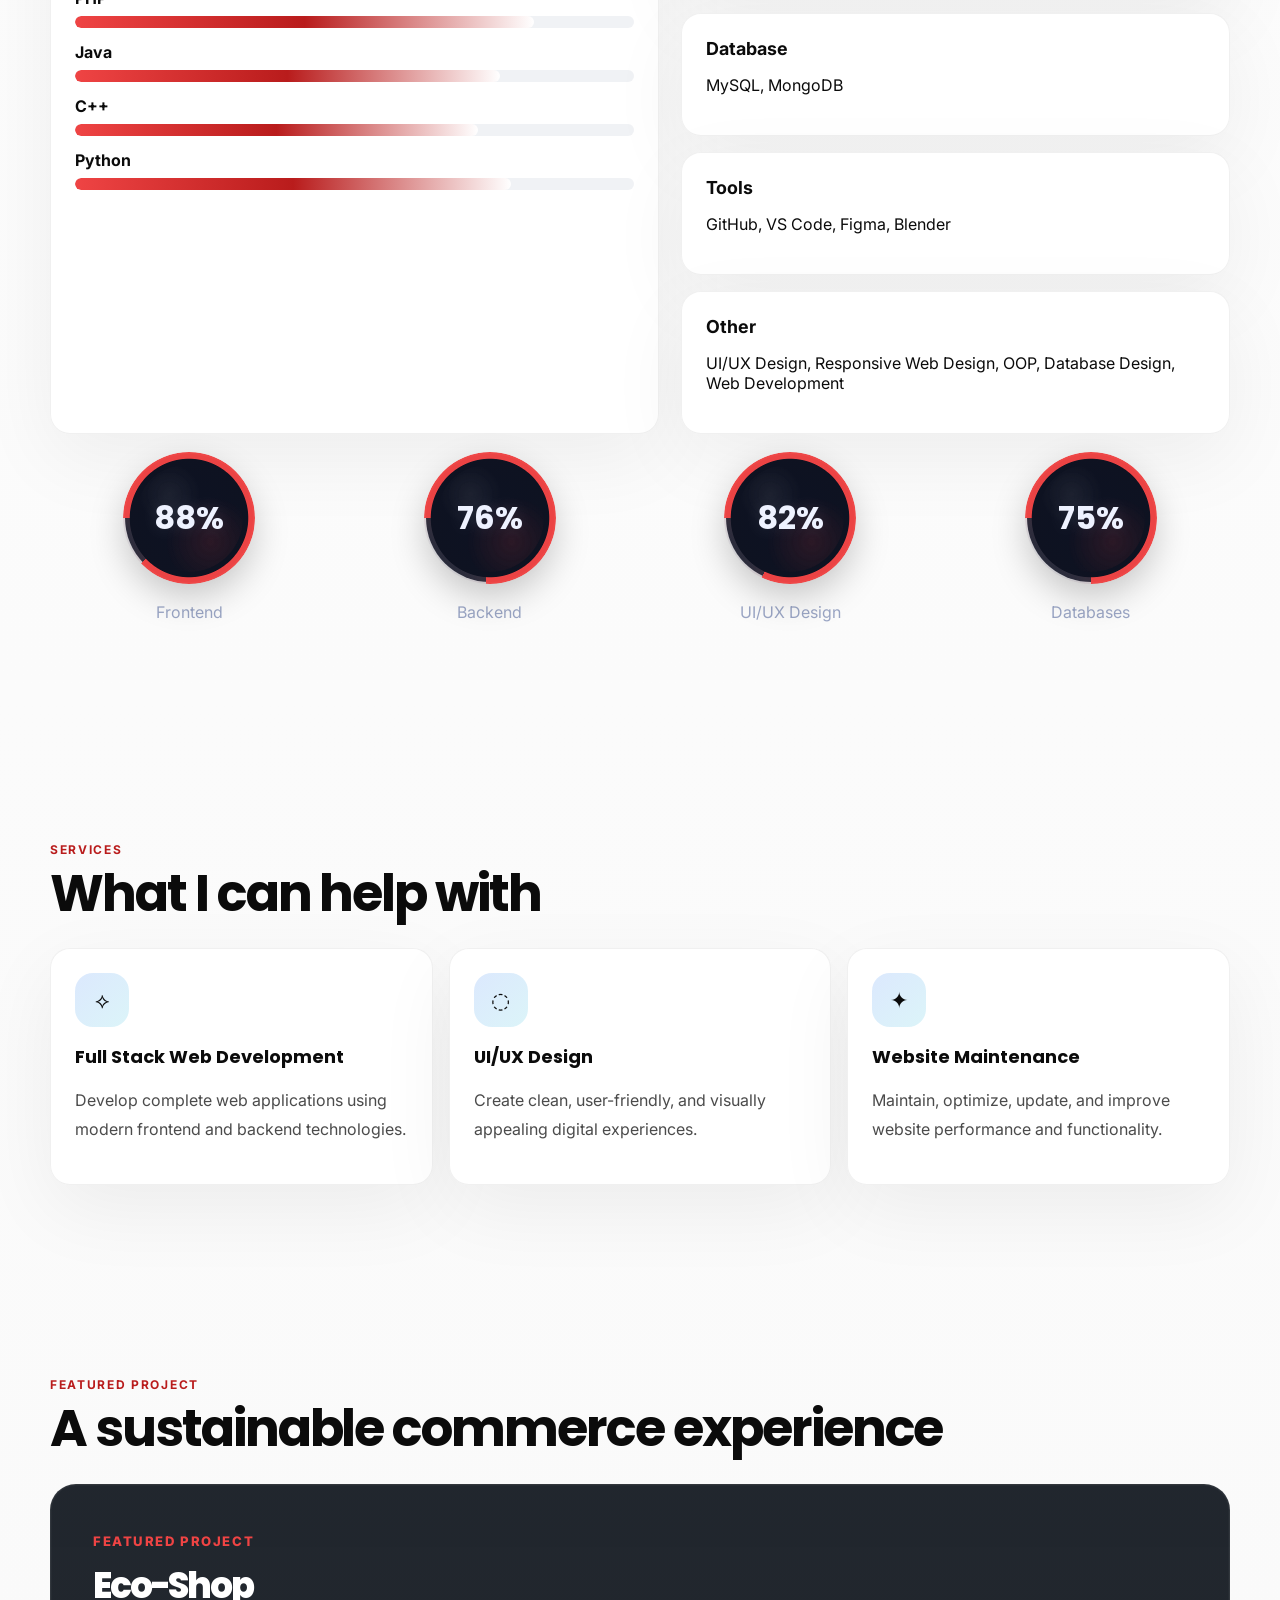
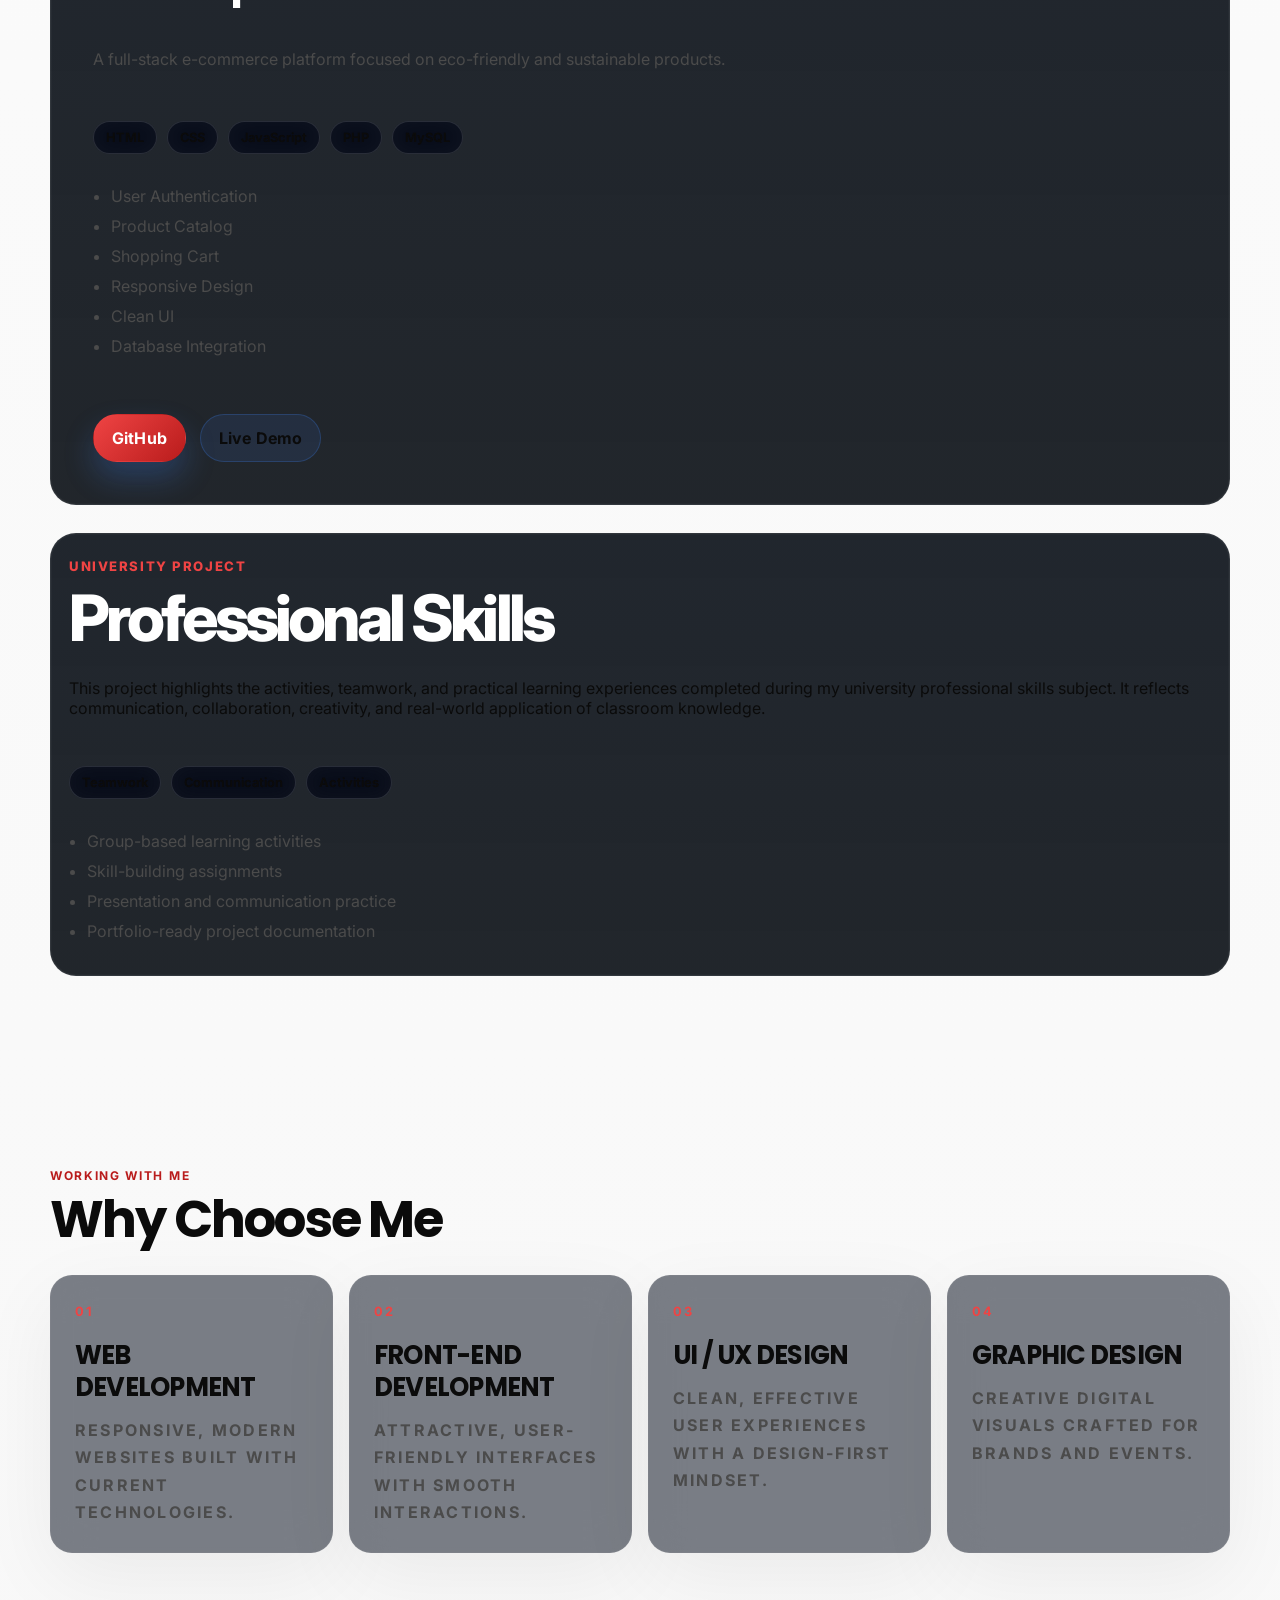
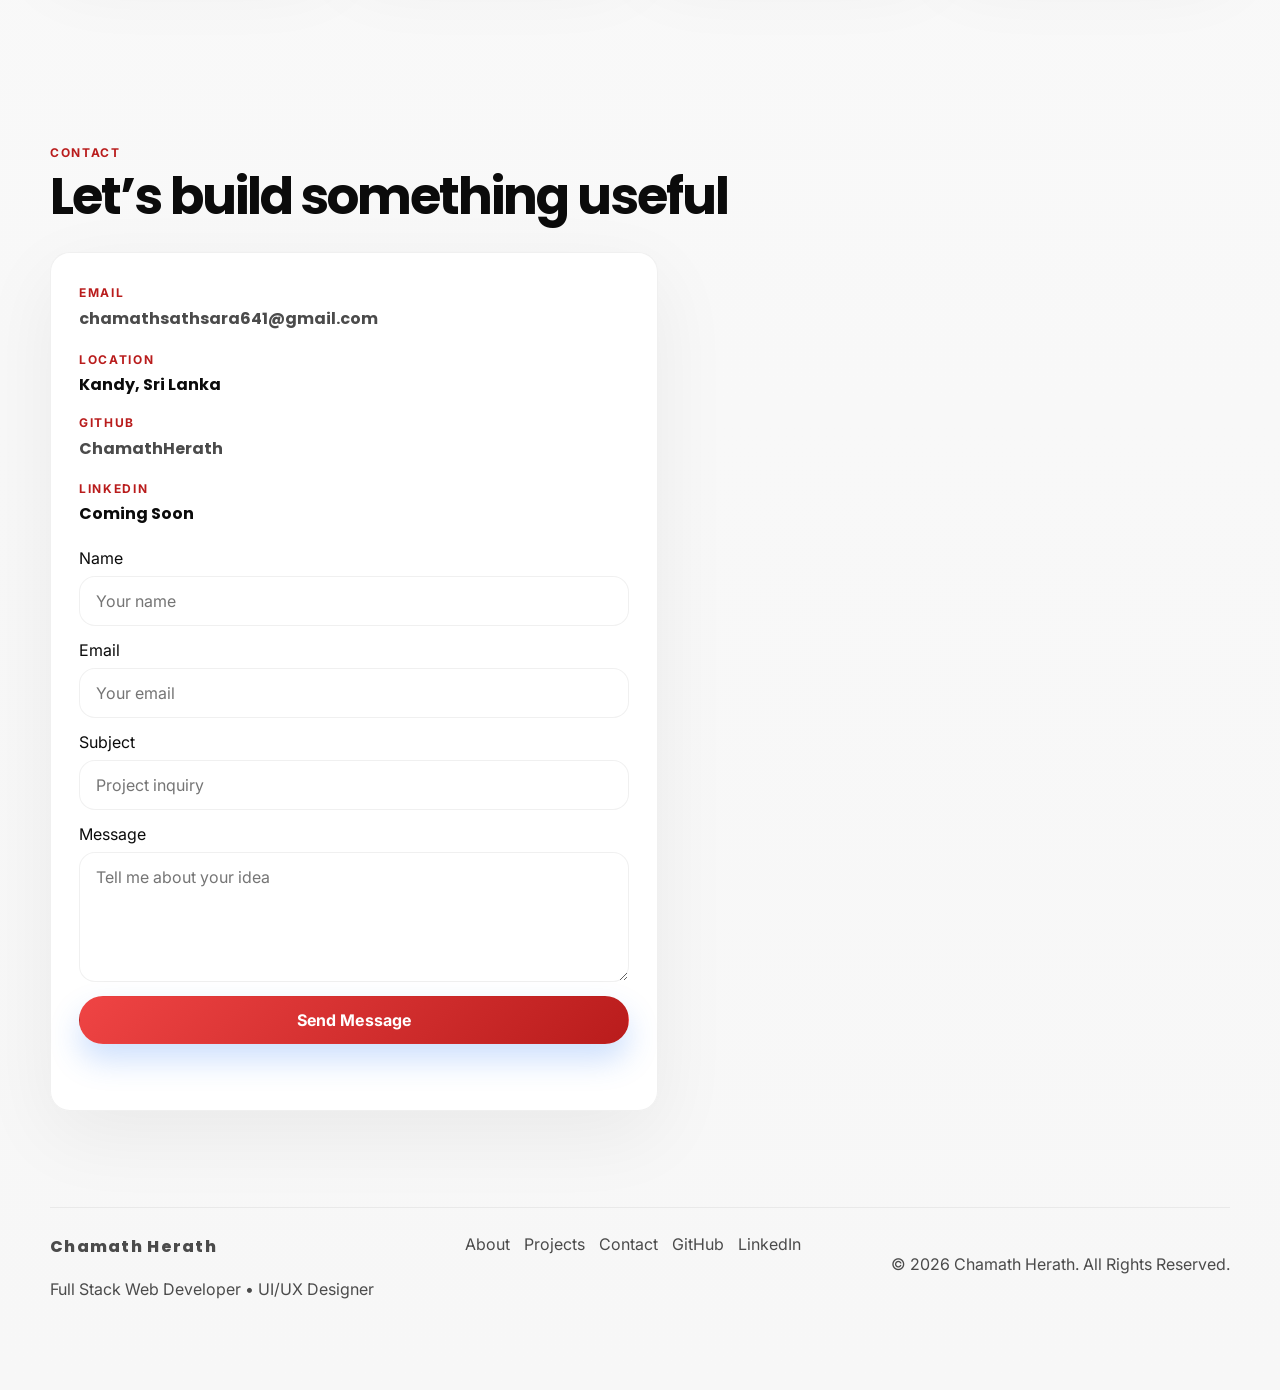
==== commit 705eb820: "Updated project" ====
--- a/index.html
+++ b/index.html
@@ -230,23 +230,11 @@
           <h2>A sustainable commerce experience</h2>
         </div>
         <article class="featured-project glass reveal">
-          <div class="project-visual">
-            <div class="mockup-window">
-              <div class="mockup-bar">
-                <span></span><span></span><span></span>
-              </div>
-              <div class="mockup-content">
-                <div class="mockup-card hero-mockup">
-                  <div class="mockup-tag">Eco-Shop</div>
-                  <div class="mockup-lines"></div>
-                  <div class="mockup-grid"></div>
-                </div>
-              </div>
-            </div>
-          </div>
           <div class="project-copy">
             <span class="project-label">Featured Project</span>
-            <h3>Eco-Shop</h3>
+            <a href="eco-shop.html" class="project-title-link">
+              <h3>Eco-Shop</h3>
+            </a>
             <p>A full-stack e-commerce platform focused on eco-friendly and sustainable products.</p>
             <div class="badge-row">
               <span>HTML</span><span>CSS</span><span>JavaScript</span><span>PHP</span><span>MySQL</span>
--- a/styles.css
+++ b/styles.css
@@ -908,32 +908,61 @@
 }
 
 .featured-project {
-  grid-template-columns: 0.95fr 1.05fr;
-  align-items: center;
-  padding: 18px;
+  display: block;
+  padding: 24px 18px 18px;
+  margin-bottom: 28px;
+  border: 1px solid rgba(255,255,255,0.08);
+  border-radius: 26px;
+  background: linear-gradient(180deg, rgba(14, 20, 28, 0.92), rgba(9, 14, 20, 0.9));
+  box-shadow: inset 0 0 0 1px rgba(255,255,255,0.02);
+}
+
+.project-copy {
+  width: 100%;
+  display: grid;
+  gap: 14px;
+}
+
+.project-copy .project-label {
+  display: inline-block;
+  color: var(--primary);
+  font-size: 0.82rem;
+  letter-spacing: 0.12em;
+  text-transform: uppercase;
+  font-weight: 800;
+  margin: 0;
+}
+
+.project-copy h3 {
+  margin: 0;
+  font-size: clamp(2.4rem, 5vw, 5rem);
+  line-height: 0.94;
+  letter-spacing: -0.06em;
+  font-weight: 800;
+  color: #ffffff;
 }
 
 .professional-skills {
   display: block;
   margin-top: 28px;
-  padding: 0;
-  border: none;
-  border-radius: 0;
-  background: transparent;
-  box-shadow: none;
+  padding: 24px 18px 18px;
+  border: 1px solid rgba(255,255,255,0.08);
+  border-radius: 26px;
+  background: linear-gradient(180deg, rgba(14, 20, 28, 0.92), rgba(9, 14, 20, 0.9));
+  box-shadow: inset 0 0 0 1px rgba(255,255,255,0.02);
 }
 
 .professional-skills-copy {
   padding: 0;
   display: grid;
-  gap: 12px;
+  gap: 14px;
 }
 
 .professional-skills-copy .project-label {
   display: inline-block;
   color: var(--primary);
-  font-size: 0.76rem;
-  letter-spacing: 0.14em;
+  font-size: 0.82rem;
+  letter-spacing: 0.12em;
   text-transform: uppercase;
   font-weight: 800;
   margin: 0;
@@ -941,8 +970,8 @@
 
 .professional-skills-copy h3 {
   margin: 0;
-  font-size: clamp(2.6rem, 6vw, 6rem);
-  line-height: 0.96;
+  font-size: clamp(2.4rem, 5vw, 5rem);
+  line-height: 0.94;
   letter-spacing: -0.06em;
   font-weight: 800;
   color: #ffffff;
@@ -1074,7 +1103,7 @@
 
 .project-copy h3 {
   margin: 6px 0 12px;
-  font-size: clamp(1.8rem, 4vw, 2.7rem);
+  font-size: 36px;
 }
 
 .badge-row,
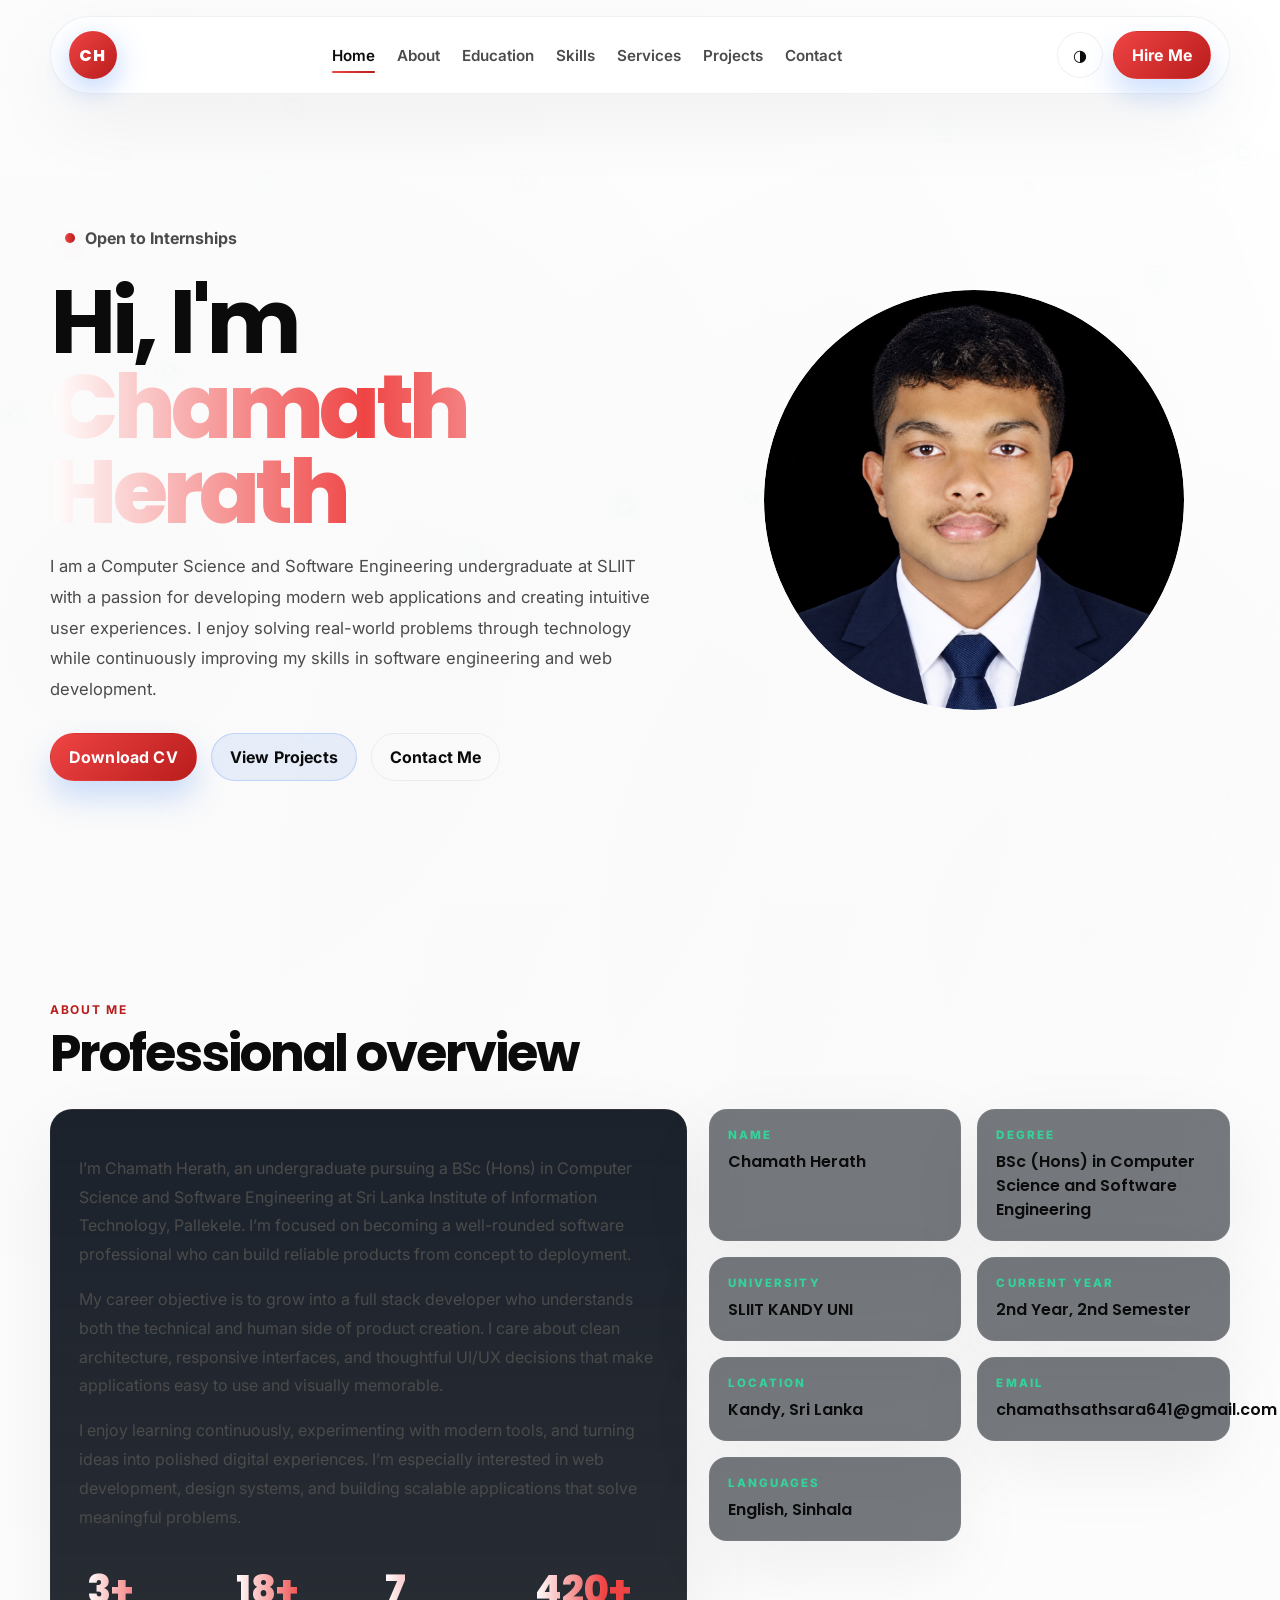
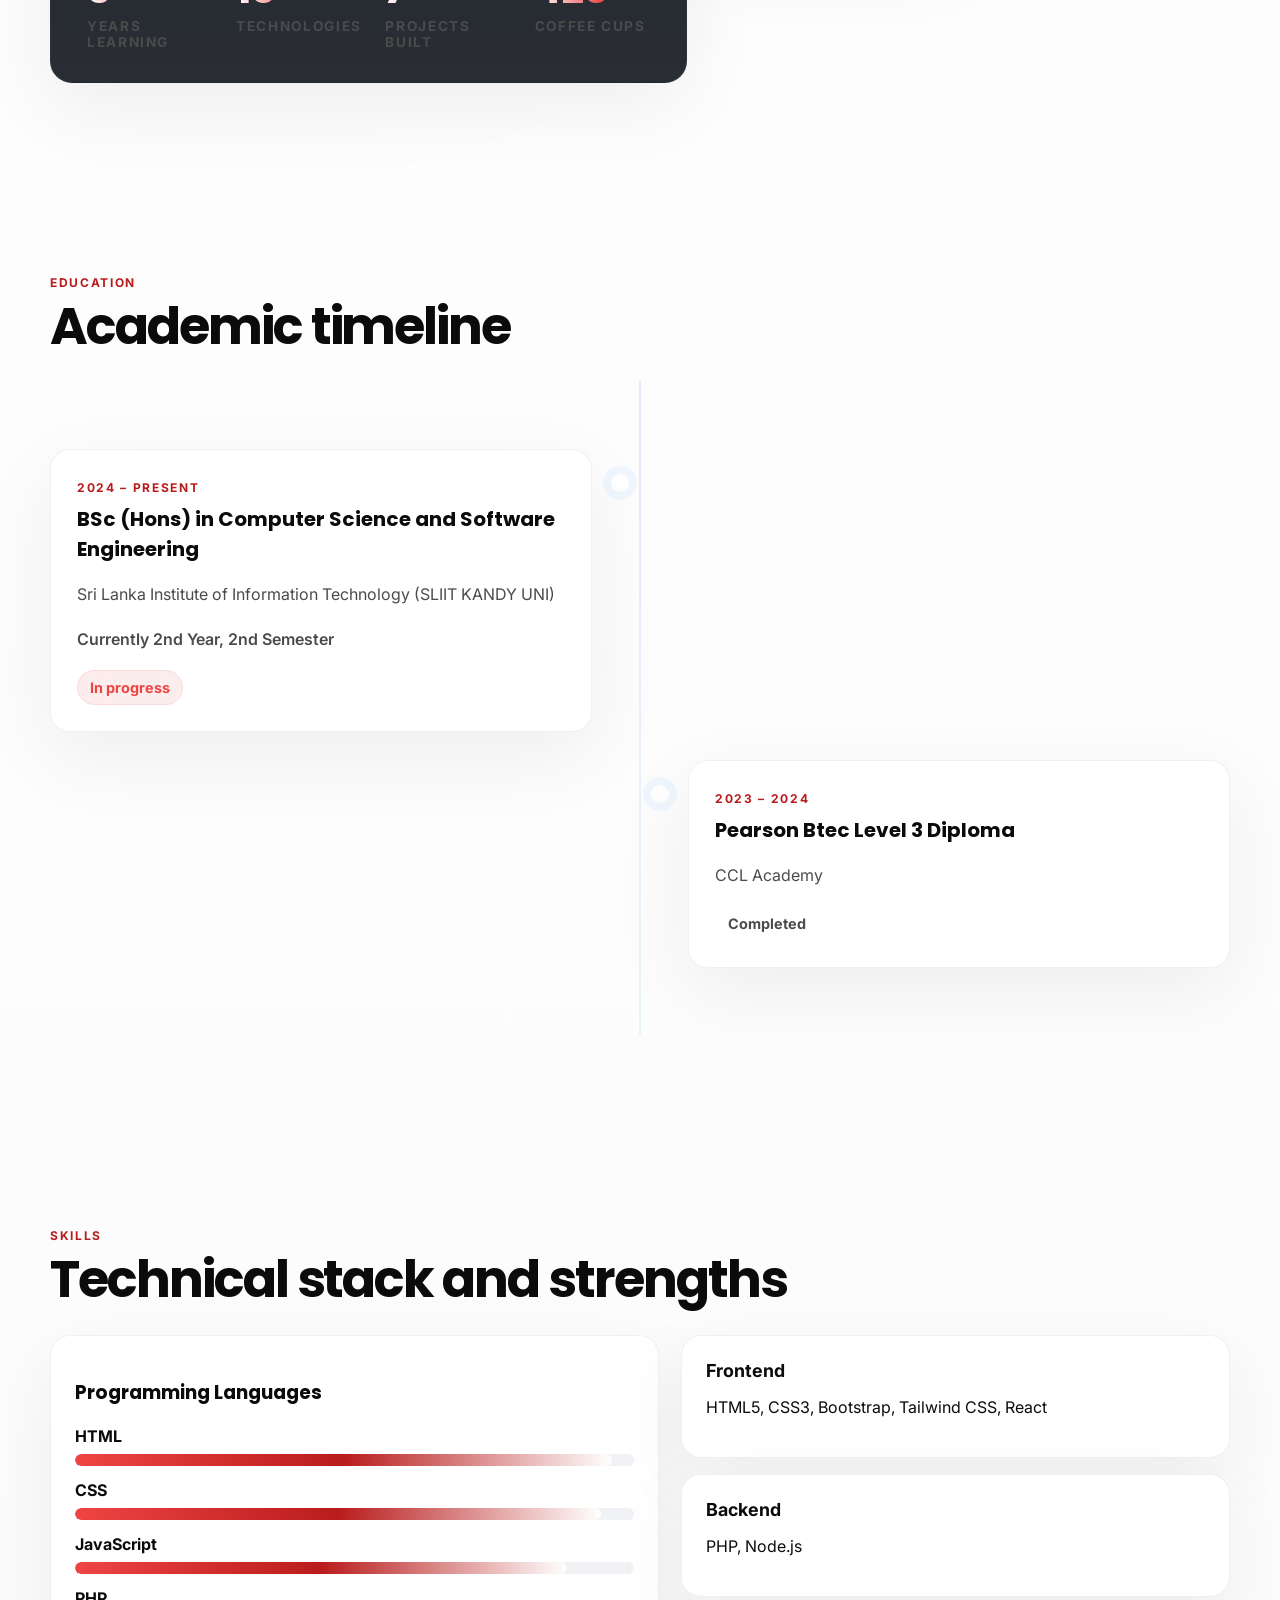
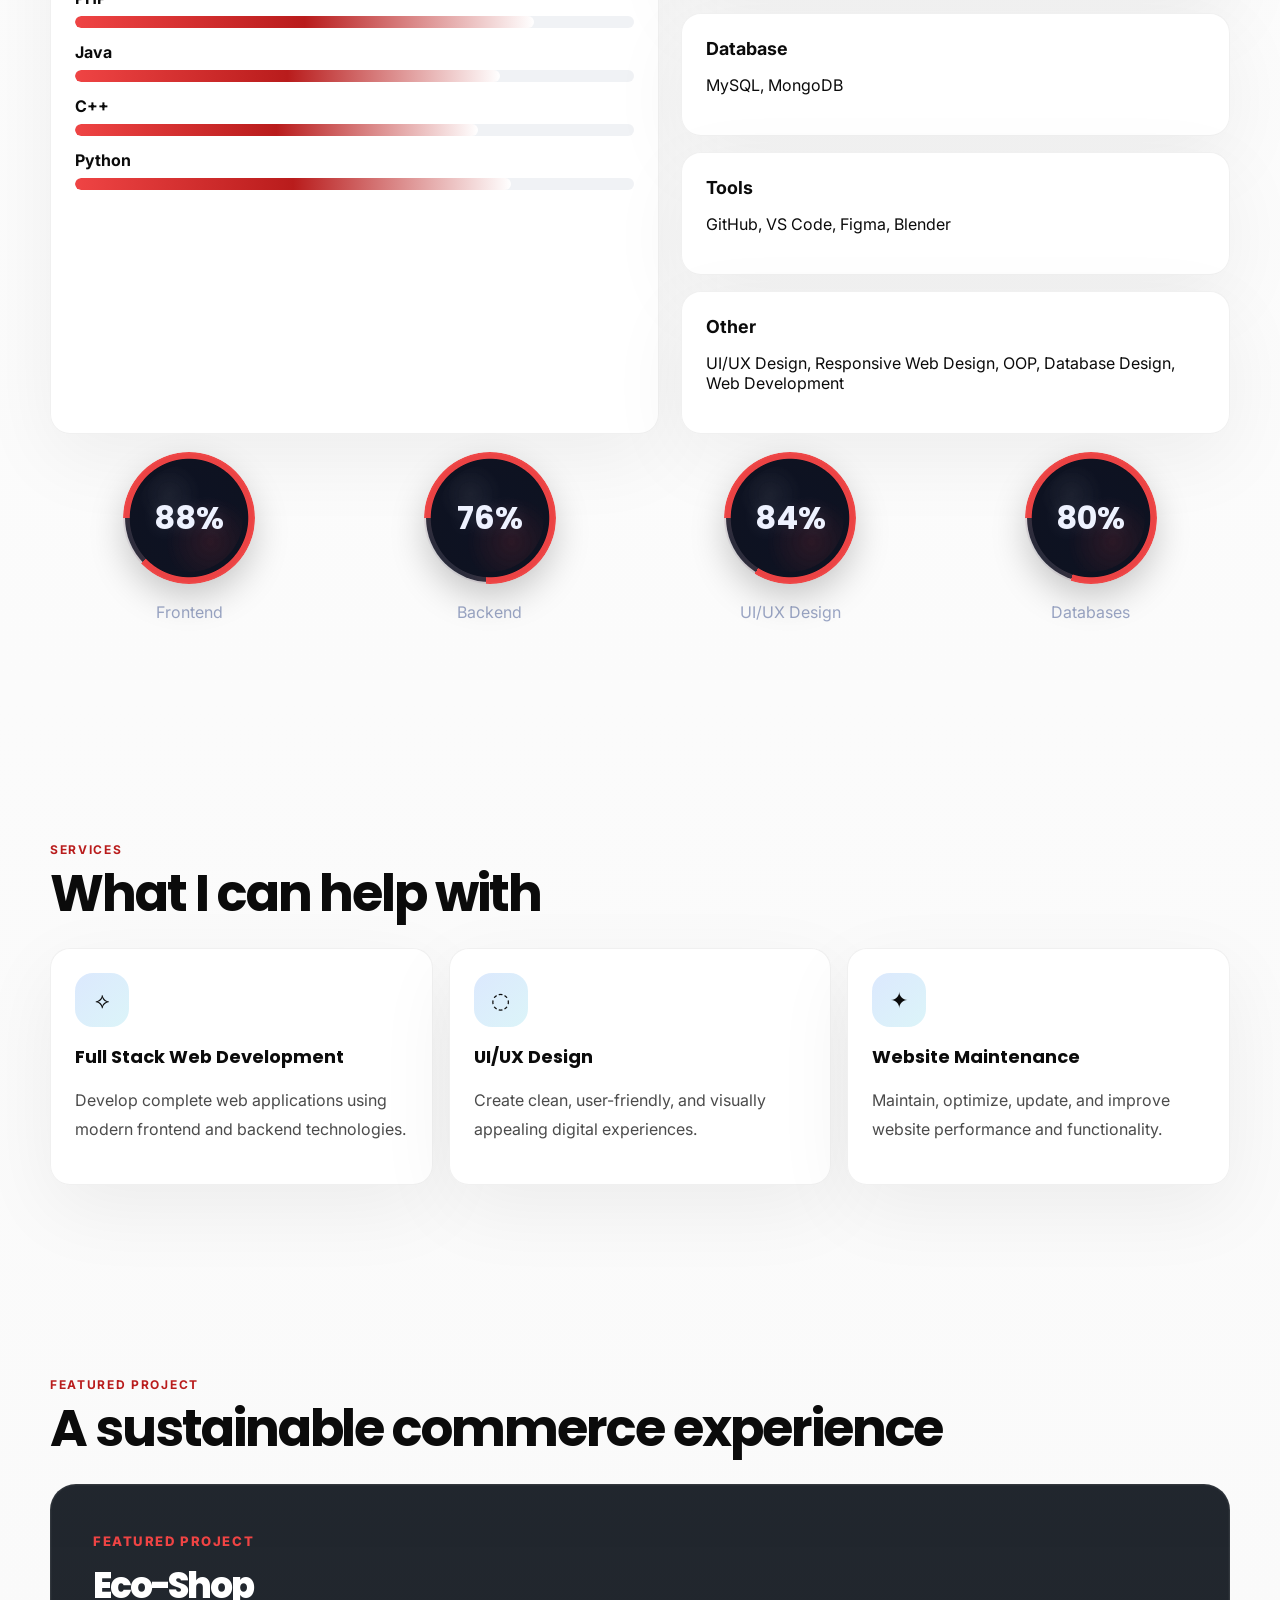
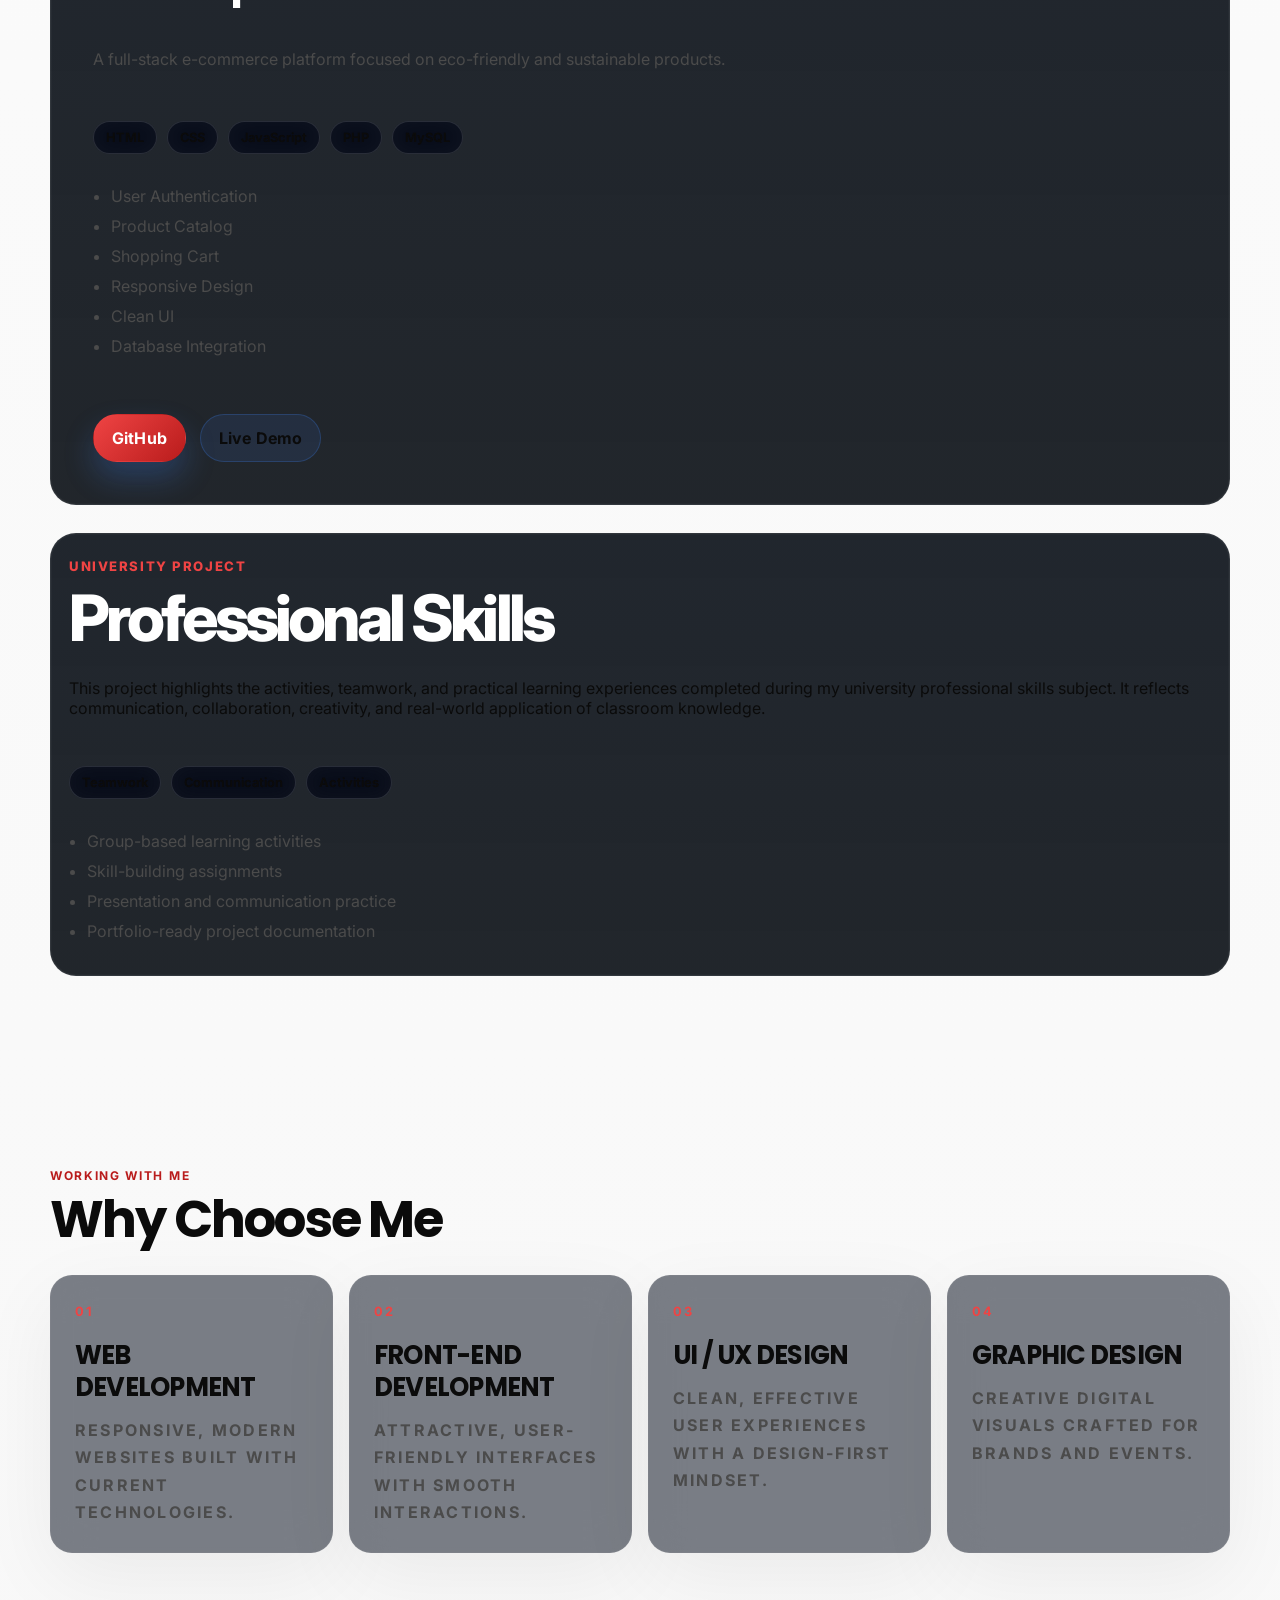
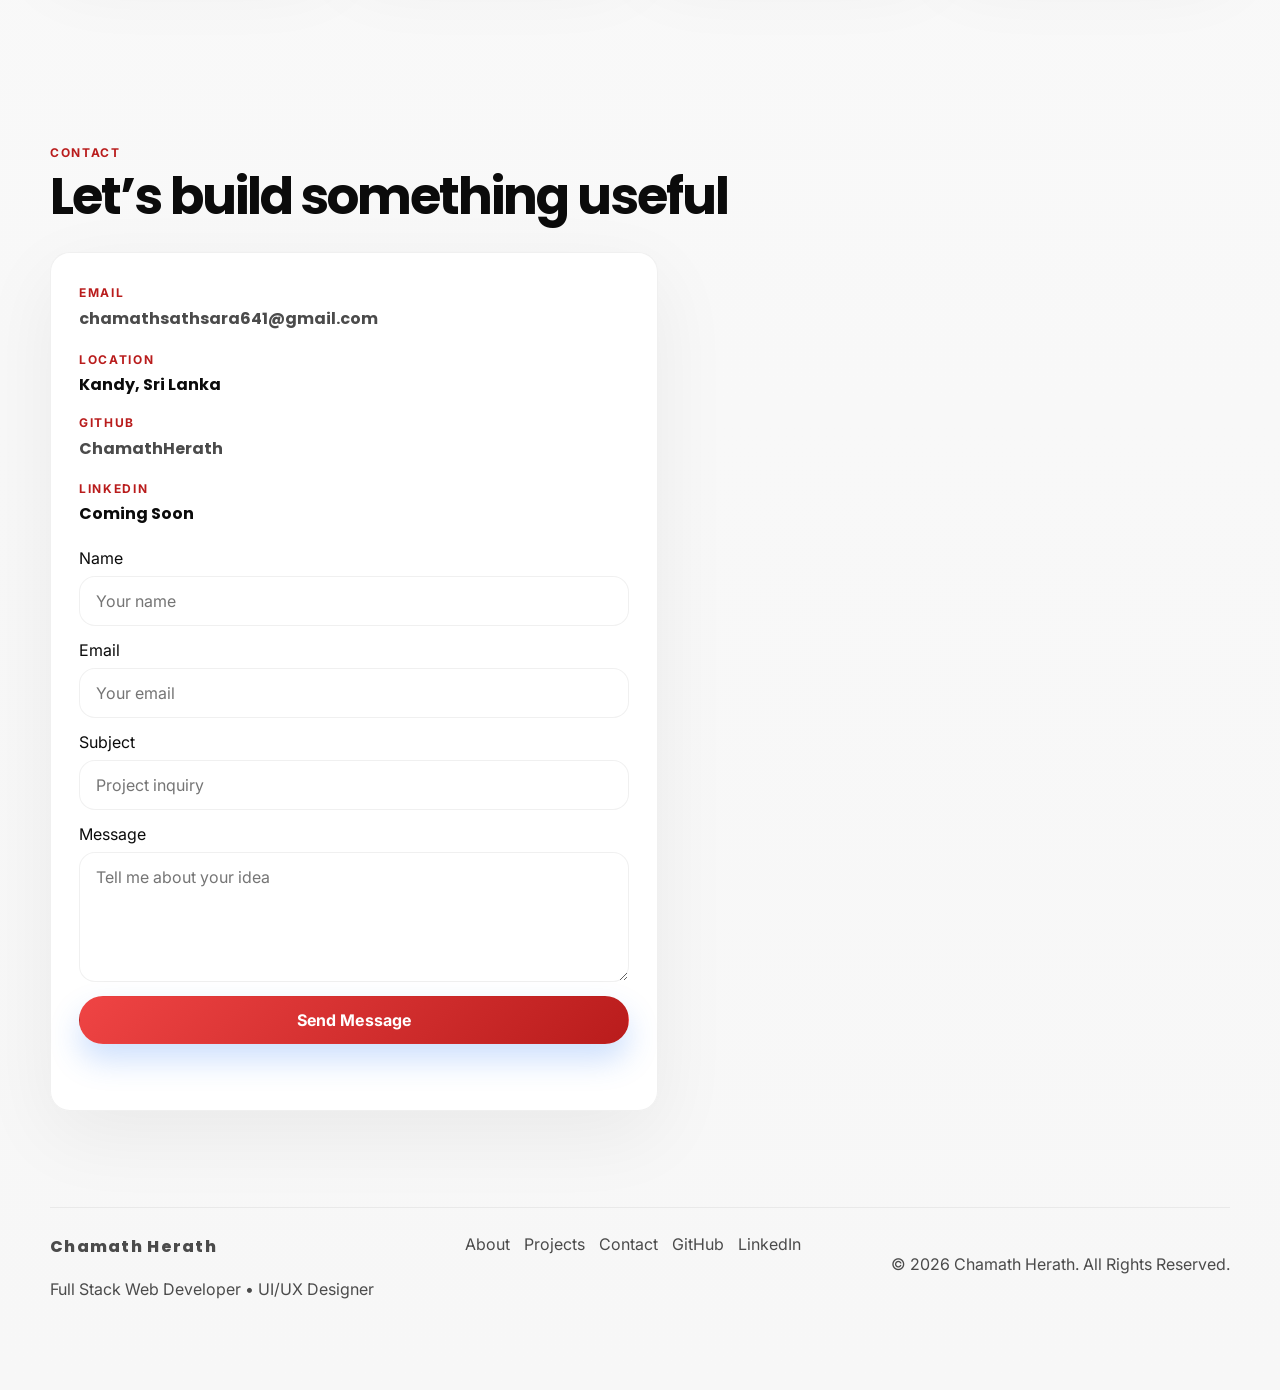
==== commit e6b4d779: "Updated project" ====
--- a/index.html
+++ b/index.html
@@ -73,8 +73,8 @@
             <div class="profile-card floating">
               <img
                 class="profile-photo"
-                src="https://i.postimg.cc/J7bC5zLr/Whats-App-Image-2026-08-05-at-22-46-13.jpg"
-                alt="Portrait illustration for Chamath Herath"
+                src="assets/new%20profile%20pic.jpeg"
+                alt="Professional portrait of Chamath Herath"
                 loading="eager"
               />
             </div>
--- a/styles.css
+++ b/styles.css
@@ -1122,6 +1122,123 @@
   margin-top: 18px;
 }
 
+.page-gallery {
+  padding-top: 72px;
+}
+
+.gallery-heading {
+  margin-bottom: 24px;
+}
+
+.activity-focus {
+  display: grid;
+  grid-template-columns: 320px minmax(0, 1fr);
+  gap: 20px;
+  align-items: start;
+  margin-bottom: 22px;
+  padding: 18px;
+  border-radius: 22px;
+  border: 1px solid rgba(255, 255, 255, 0.08);
+  background: linear-gradient(180deg, rgba(14, 20, 28, 0.92), rgba(9, 14, 20, 0.9));
+  box-shadow: inset 0 0 0 1px rgba(255, 255, 255, 0.02);
+}
+
+.activity-focus-photo {
+  margin: 0;
+  border-radius: 16px;
+  overflow: hidden;
+}
+
+.activity-focus-photo img {
+  width: 100%;
+  height: auto;
+  object-fit: initial;
+  object-position: center;
+  background: transparent;
+}
+
+.activity-focus-photo figcaption {
+  padding: 10px 12px 12px;
+  font-size: 0.9rem;
+  color: var(--muted);
+}
+
+.activity-focus-copy h3 {
+  margin: 0;
+  font-size: clamp(1.5rem, 2.3vw, 2rem);
+}
+
+.activity-focus-copy p {
+  margin: 10px 0 0;
+  color: var(--muted);
+  line-height: 1.7;
+}
+
+.activity-focus-multi {
+  grid-template-columns: minmax(0, 1.3fr) minmax(300px, 0.7fr);
+}
+
+.activity-focus-gallery {
+  display: grid;
+  grid-template-columns: 1.1fr 1fr;
+  grid-auto-rows: 210px;
+  gap: 12px;
+}
+
+.activity-focus-gallery .activity-focus-photo {
+  height: 100%;
+}
+
+.activity-focus-gallery .activity-focus-photo:first-child {
+  grid-row: span 2;
+}
+
+.activity-focus-gallery .activity-focus-photo img {
+  height: 100%;
+  object-fit: cover;
+}
+
+.activity-focus-gallery .activity-focus-photo figcaption {
+  font-size: 0.85rem;
+}
+
+.activity-write-placeholder {
+  margin-top: 14px;
+  padding: 14px;
+  border: 1px dashed rgba(255, 255, 255, 0.22);
+  border-radius: 14px;
+  color: rgba(255, 255, 255, 0.78);
+  background: rgba(255, 255, 255, 0.02);
+}
+
+.gallery-grid {
+  display: grid;
+  grid-template-columns: repeat(2, minmax(0, 1fr));
+  gap: 18px;
+}
+
+.gallery-item {
+  margin: 0;
+  overflow: hidden;
+  border-radius: 22px;
+  border: 1px solid rgba(255, 255, 255, 0.08);
+  background: linear-gradient(180deg, rgba(14, 20, 28, 0.92), rgba(9, 14, 20, 0.9));
+  box-shadow: inset 0 0 0 1px rgba(255, 255, 255, 0.02);
+}
+
+.gallery-item img {
+  width: 100%;
+  aspect-ratio: 4 / 3;
+  object-fit: cover;
+}
+
+.gallery-item figcaption {
+  padding: 14px 16px 16px;
+  font-weight: 700;
+  letter-spacing: 0.02em;
+  color: var(--text);
+}
+
 .why-grid {
   grid-template-columns: repeat(4, minmax(0, 1fr));
   align-items: stretch;
@@ -1445,6 +1562,22 @@
   .featured-project,
   .contact-grid {
     grid-template-columns: 1fr;
+  }
+
+  .gallery-grid {
+    grid-template-columns: 1fr;
+  }
+
+  .activity-focus {
+    grid-template-columns: 1fr;
+  }
+
+  .activity-focus-gallery {
+    grid-template-columns: 1fr;
+  }
+
+  .activity-focus-photo {
+    max-width: 360px;
   }
 
   .hero-visual {
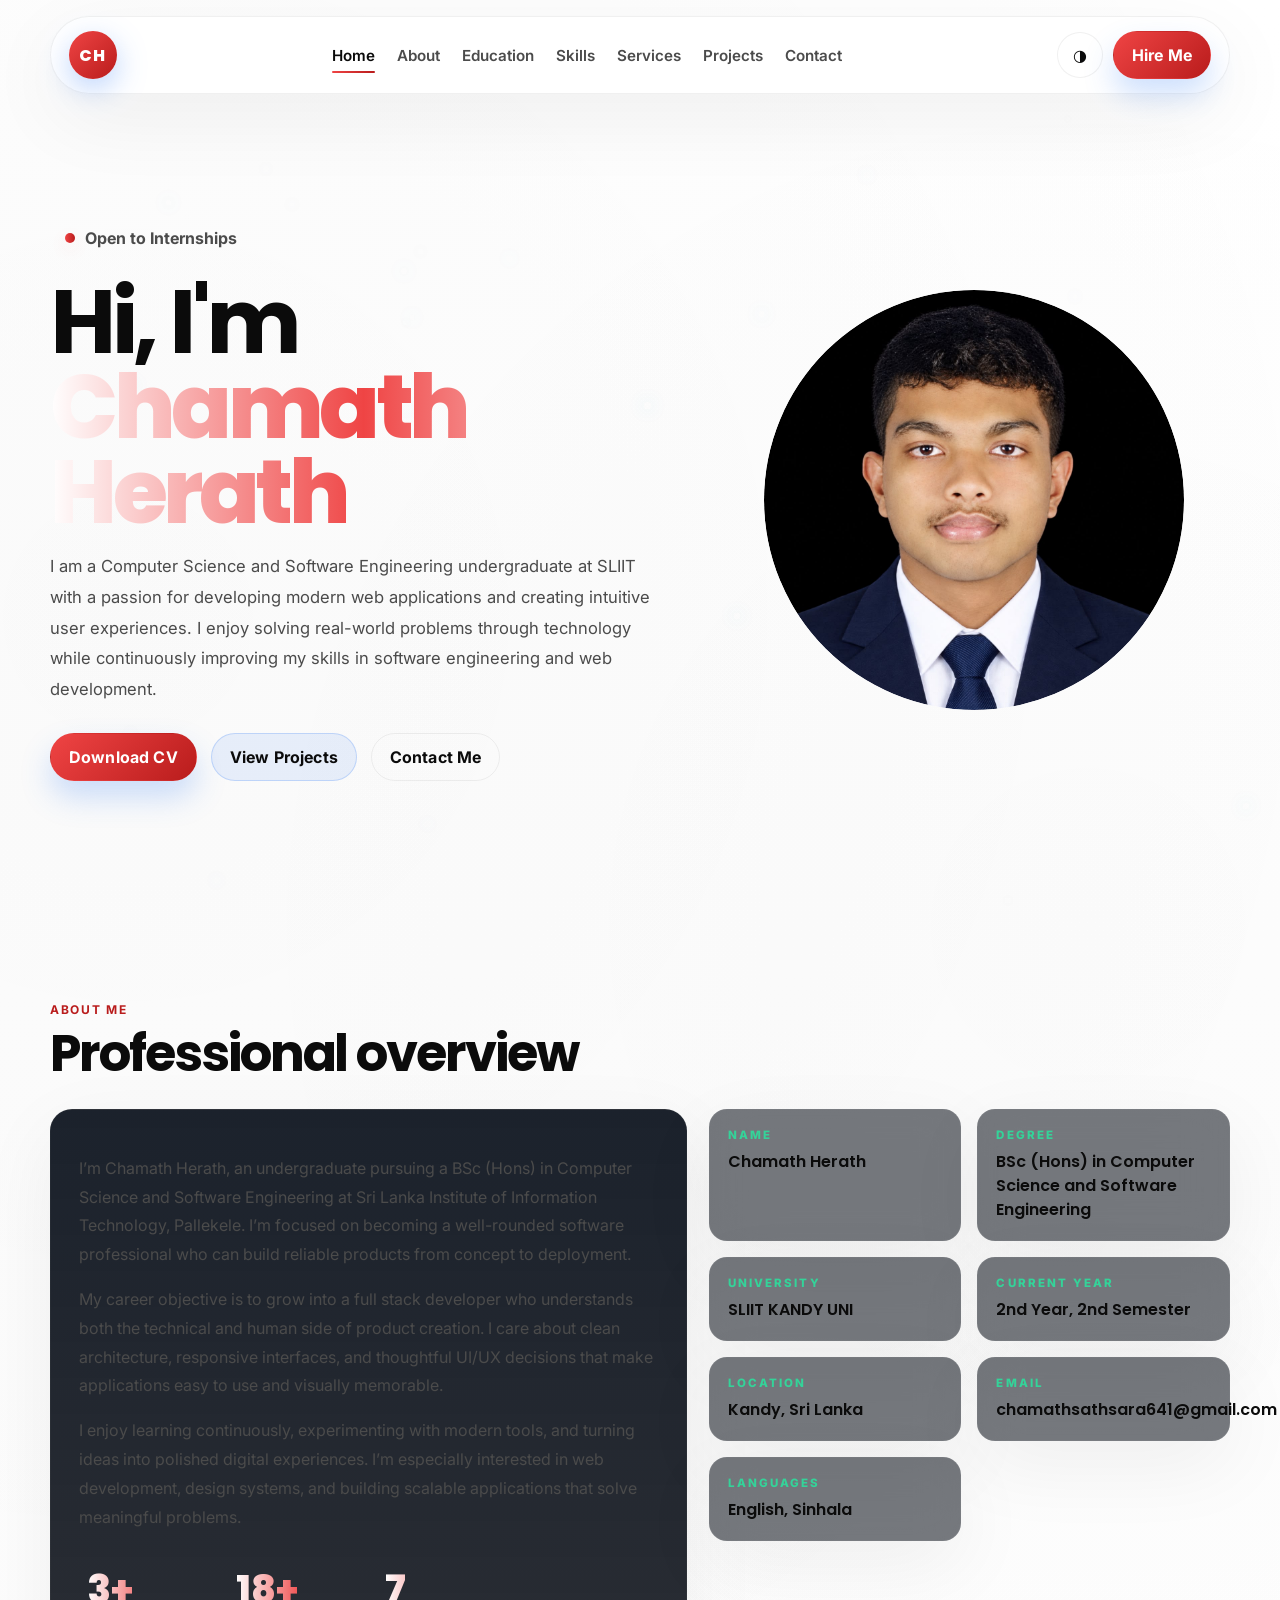
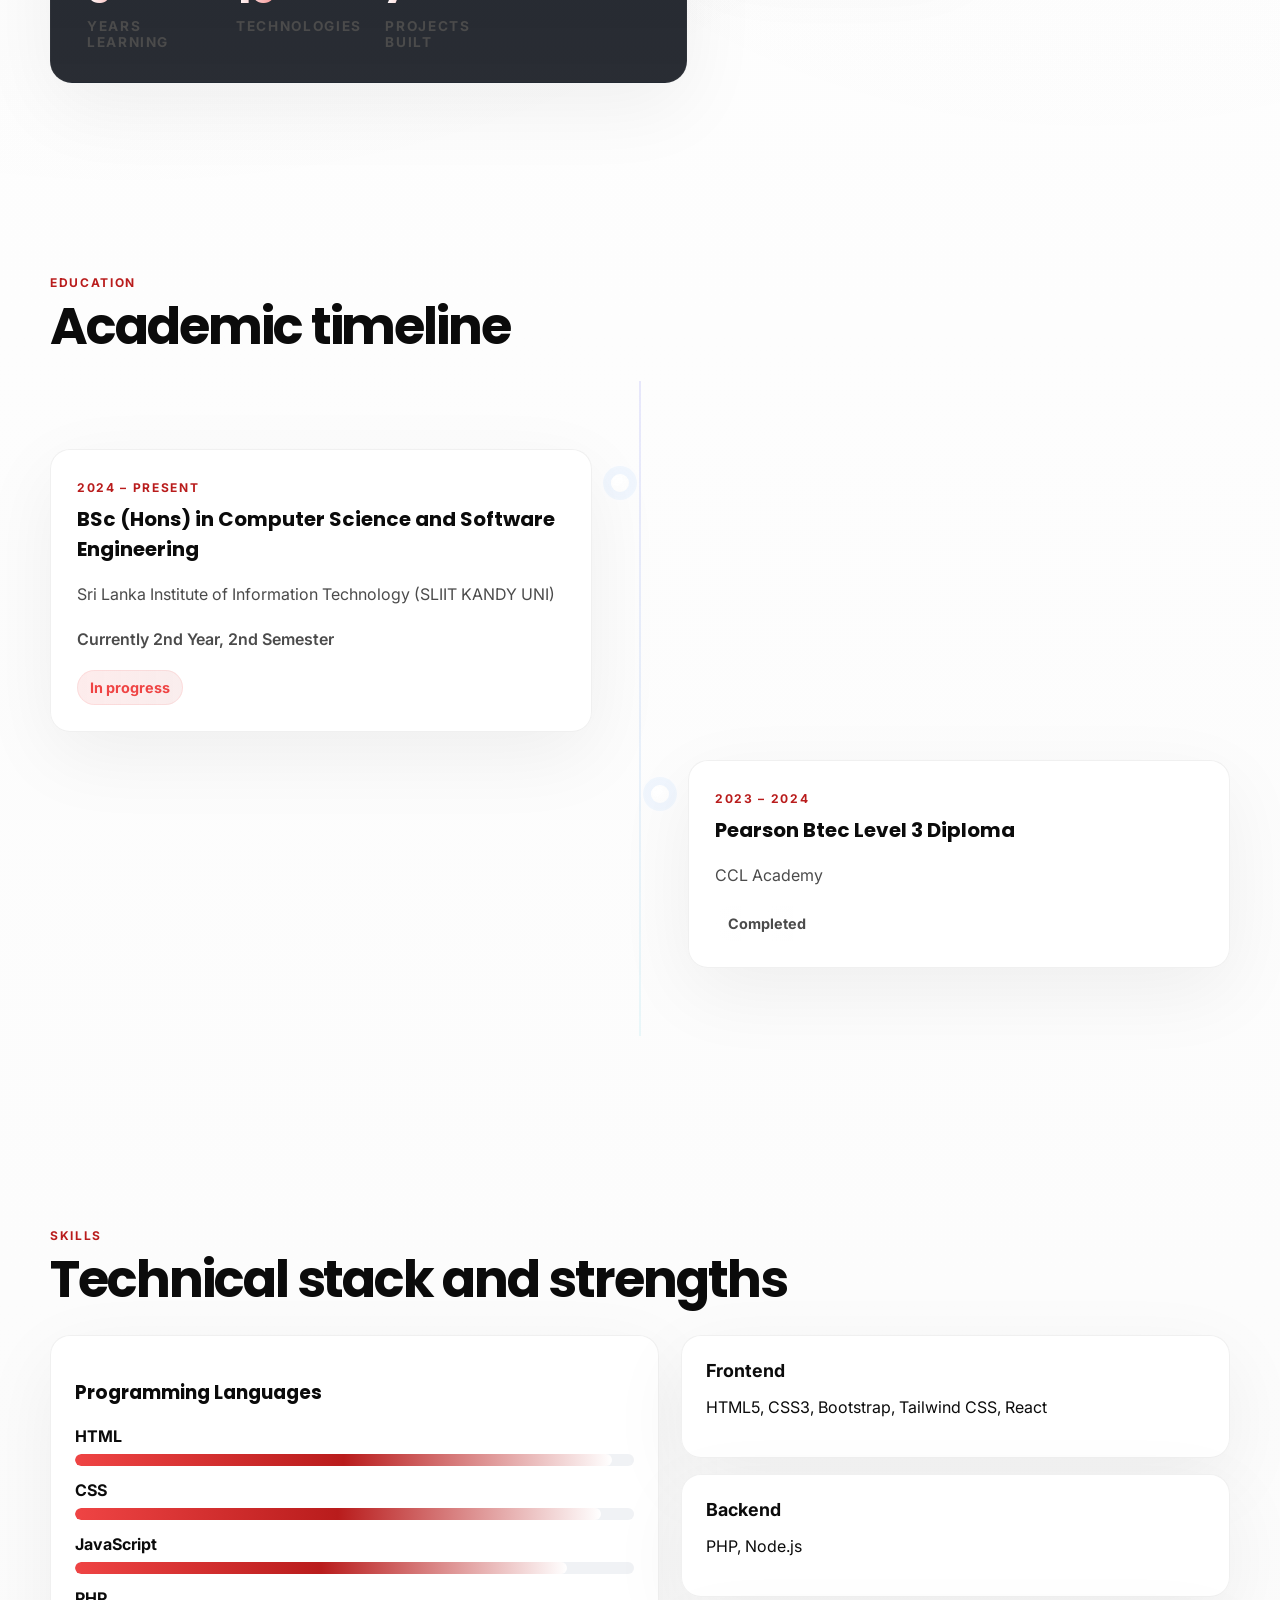
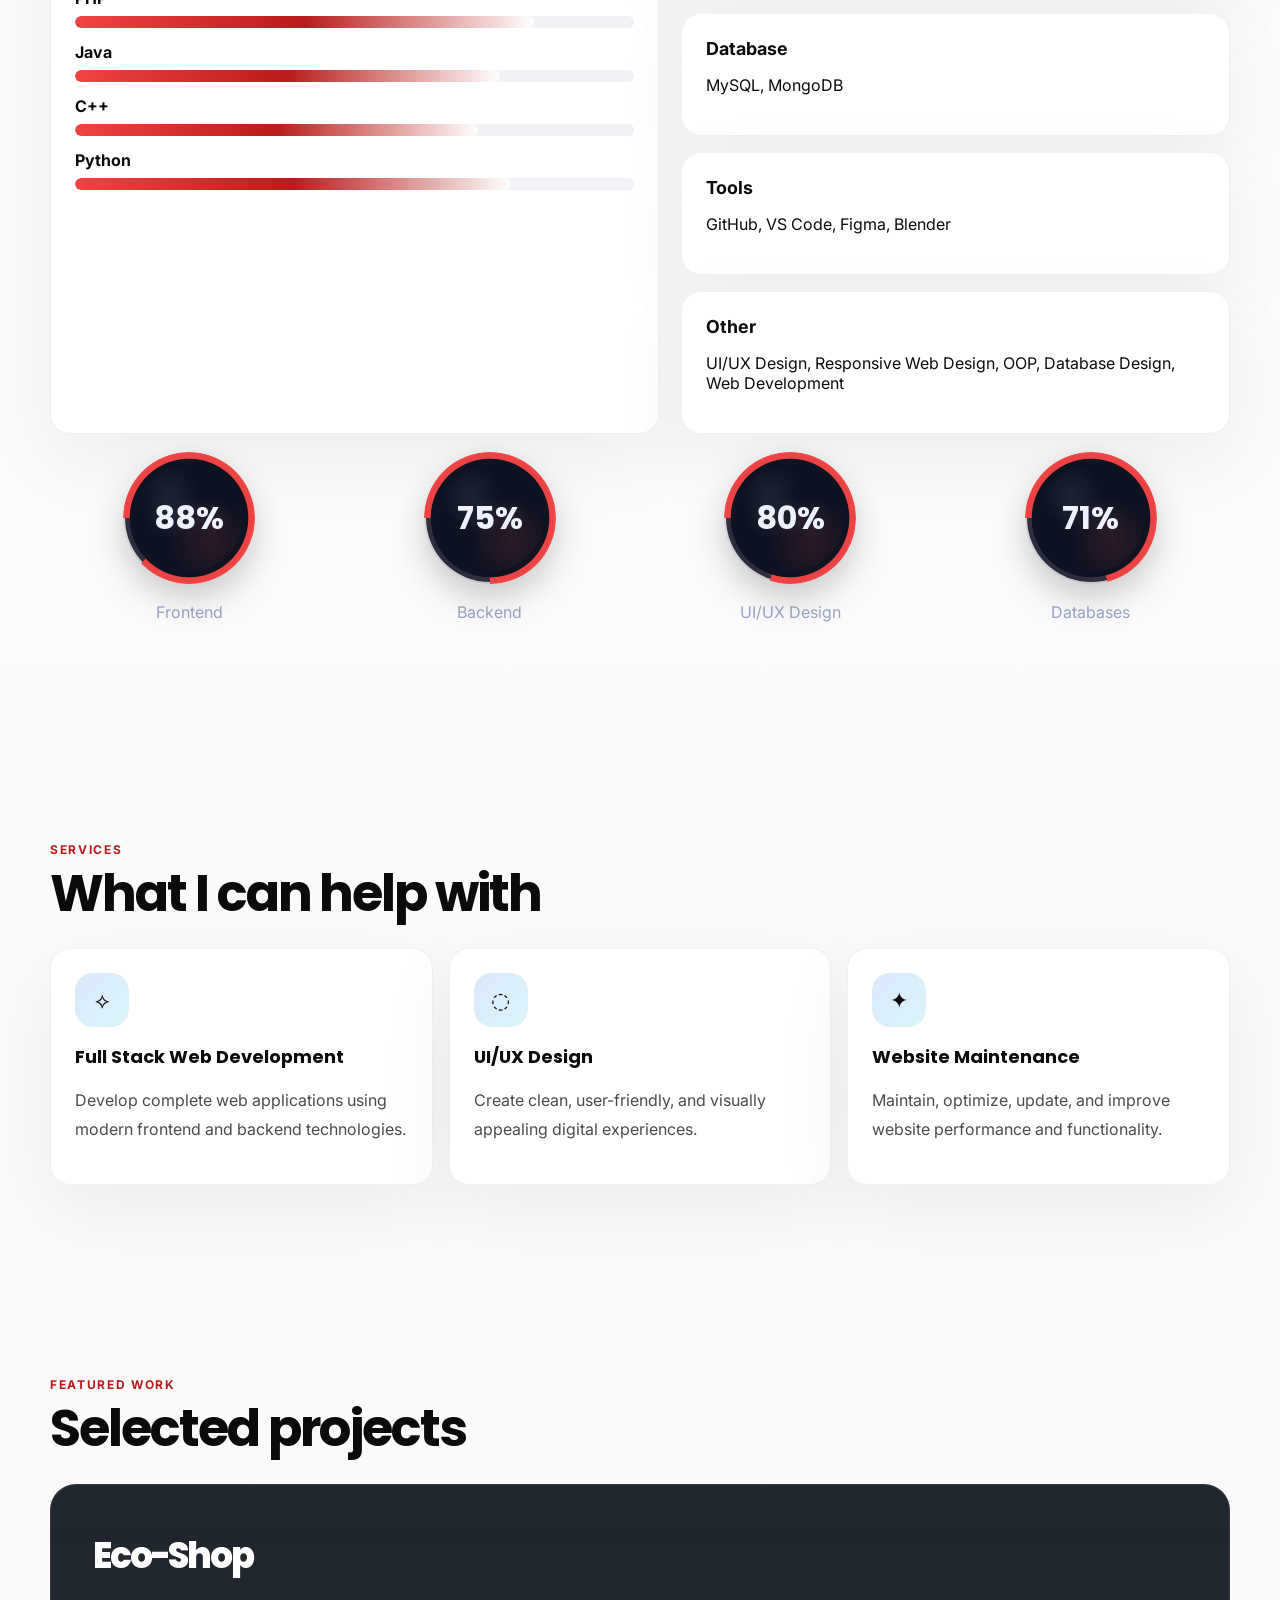
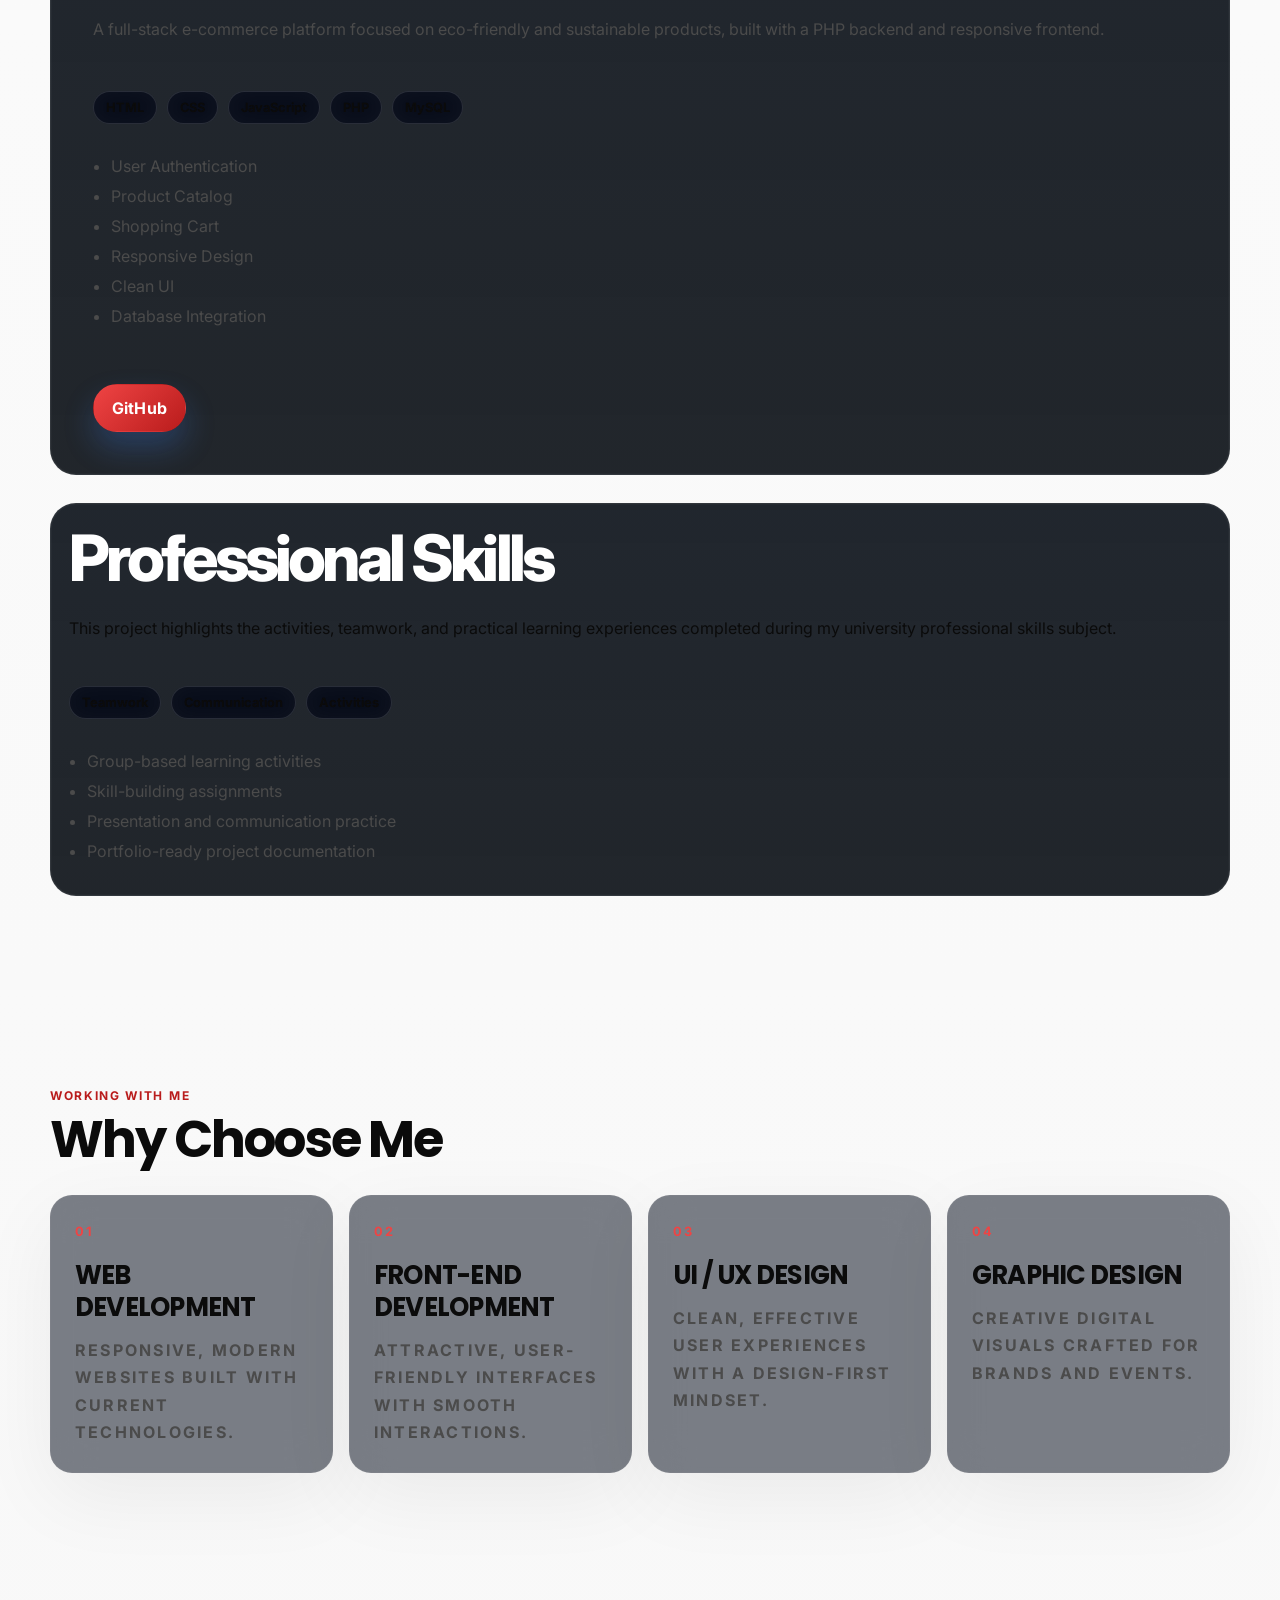
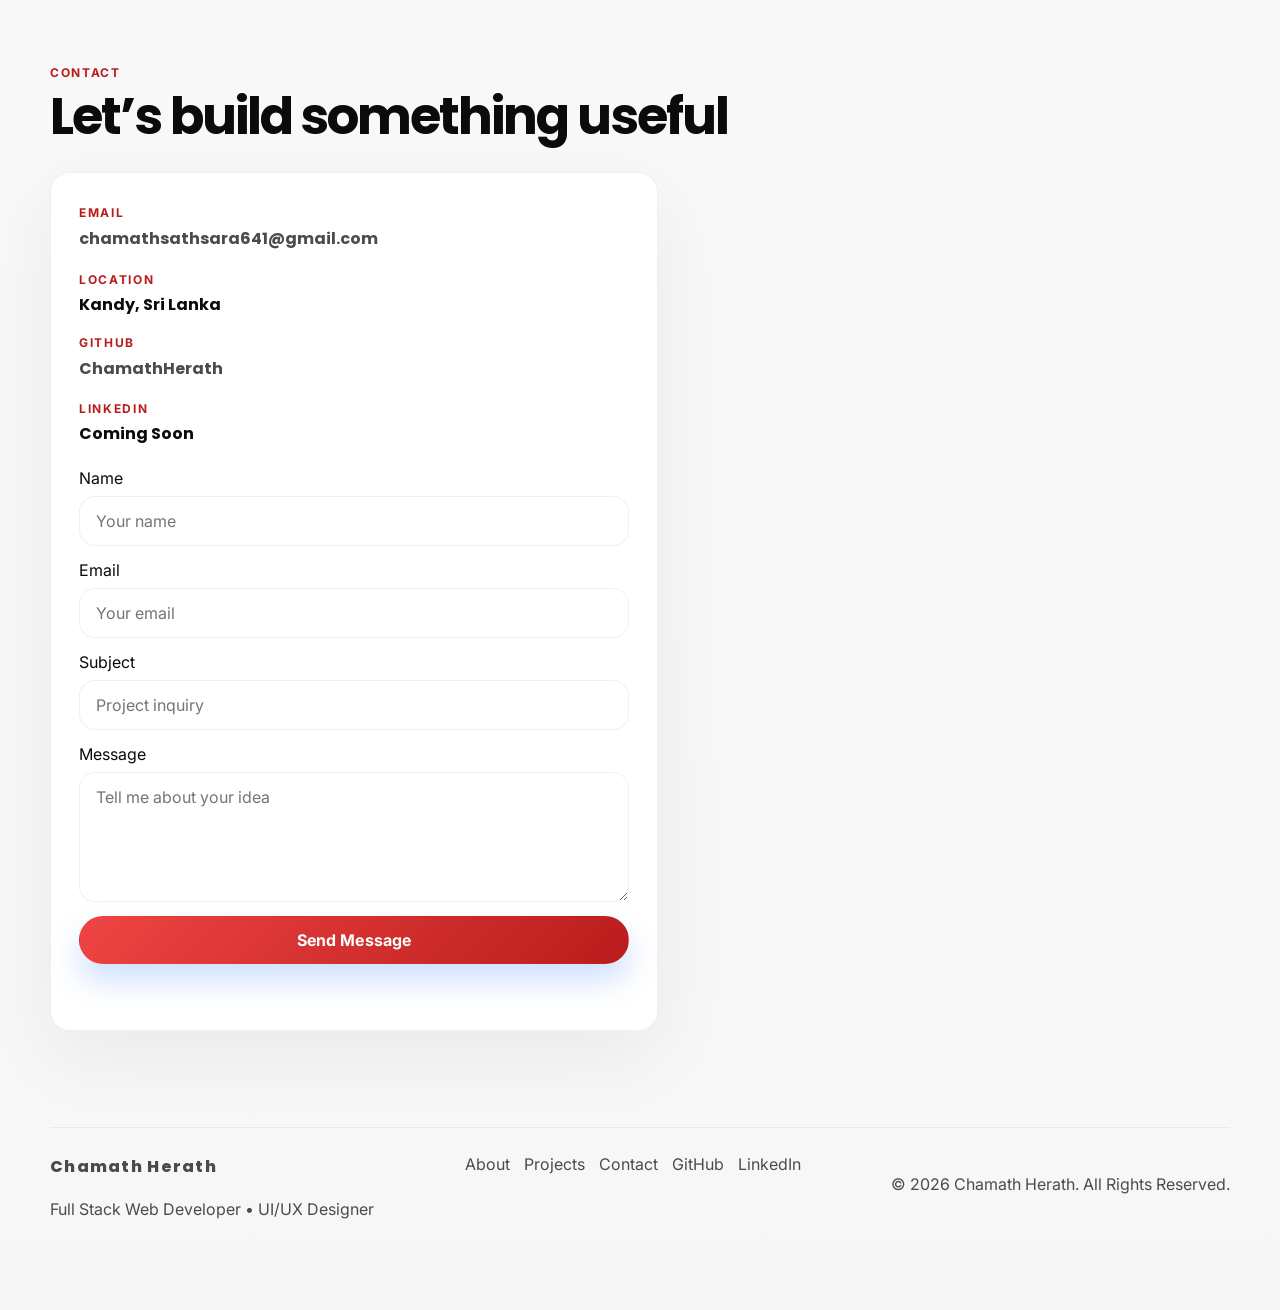
==== commit f23a9e4d: "Updated project" ====
--- a/index.html
+++ b/index.html
@@ -114,10 +114,6 @@
                 <div class="stat-number" data-count="7">0</div>
                 <div class="stat-label">Projects Built</div>
               </div>
-              <div class="stat">
-                <div class="stat-number" data-count="420" data-suffix="+">0</div>
-                <div class="stat-label">Coffee Cups</div>
-              </div>
             </div>
           </div>
           <div class="info-grid reveal">
@@ -226,16 +222,13 @@
 
       <section class="section reveal-section" id="projects">
         <div class="section-heading">
-          <span>Featured Project</span>
-          <h2>A sustainable commerce experience</h2>
+          <span>Featured Work</span>
+          <h2>Selected projects</h2>
         </div>
         <article class="featured-project glass reveal">
           <div class="project-copy">
-            <span class="project-label">Featured Project</span>
-            <a href="eco-shop.html" class="project-title-link">
-              <h3>Eco-Shop</h3>
-            </a>
-            <p>A full-stack e-commerce platform focused on eco-friendly and sustainable products.</p>
+            <h3>Eco-Shop</h3>
+            <p>A full-stack e-commerce platform focused on eco-friendly and sustainable products, built with a PHP backend and responsive frontend.</p>
             <div class="badge-row">
               <span>HTML</span><span>CSS</span><span>JavaScript</span><span>PHP</span><span>MySQL</span>
             </div>
@@ -249,20 +242,14 @@
             </ul>
             <div class="project-actions">
               <a class="button button-primary magnetic ripple" href="https://github.com/ChamathHerath" target="_blank" rel="noreferrer">GitHub</a>
-              <a class="button button-secondary magnetic ripple" href="#" target="_blank" rel="noreferrer">Live Demo</a>
             </div>
           </div>
         </article>
 
         <article class="professional-skills glass reveal">
           <div class="professional-skills-copy">
-            <span class="project-label">University Project</span>
-            <a href="professional-skills.html" class="project-title-link">
-              <h3>Professional Skills</h3>
-            </a>
-            <p>
-              This project highlights the activities, teamwork, and practical learning experiences completed during my university professional skills subject. It reflects communication, collaboration, creativity, and real-world application of classroom knowledge.
-            </p>
+            <h3>Professional Skills</h3>
+            <p>This project highlights the activities, teamwork, and practical learning experiences completed during my university professional skills subject.</p>
             <div class="badge-row">
               <span>Teamwork</span>
               <span>Communication</span>
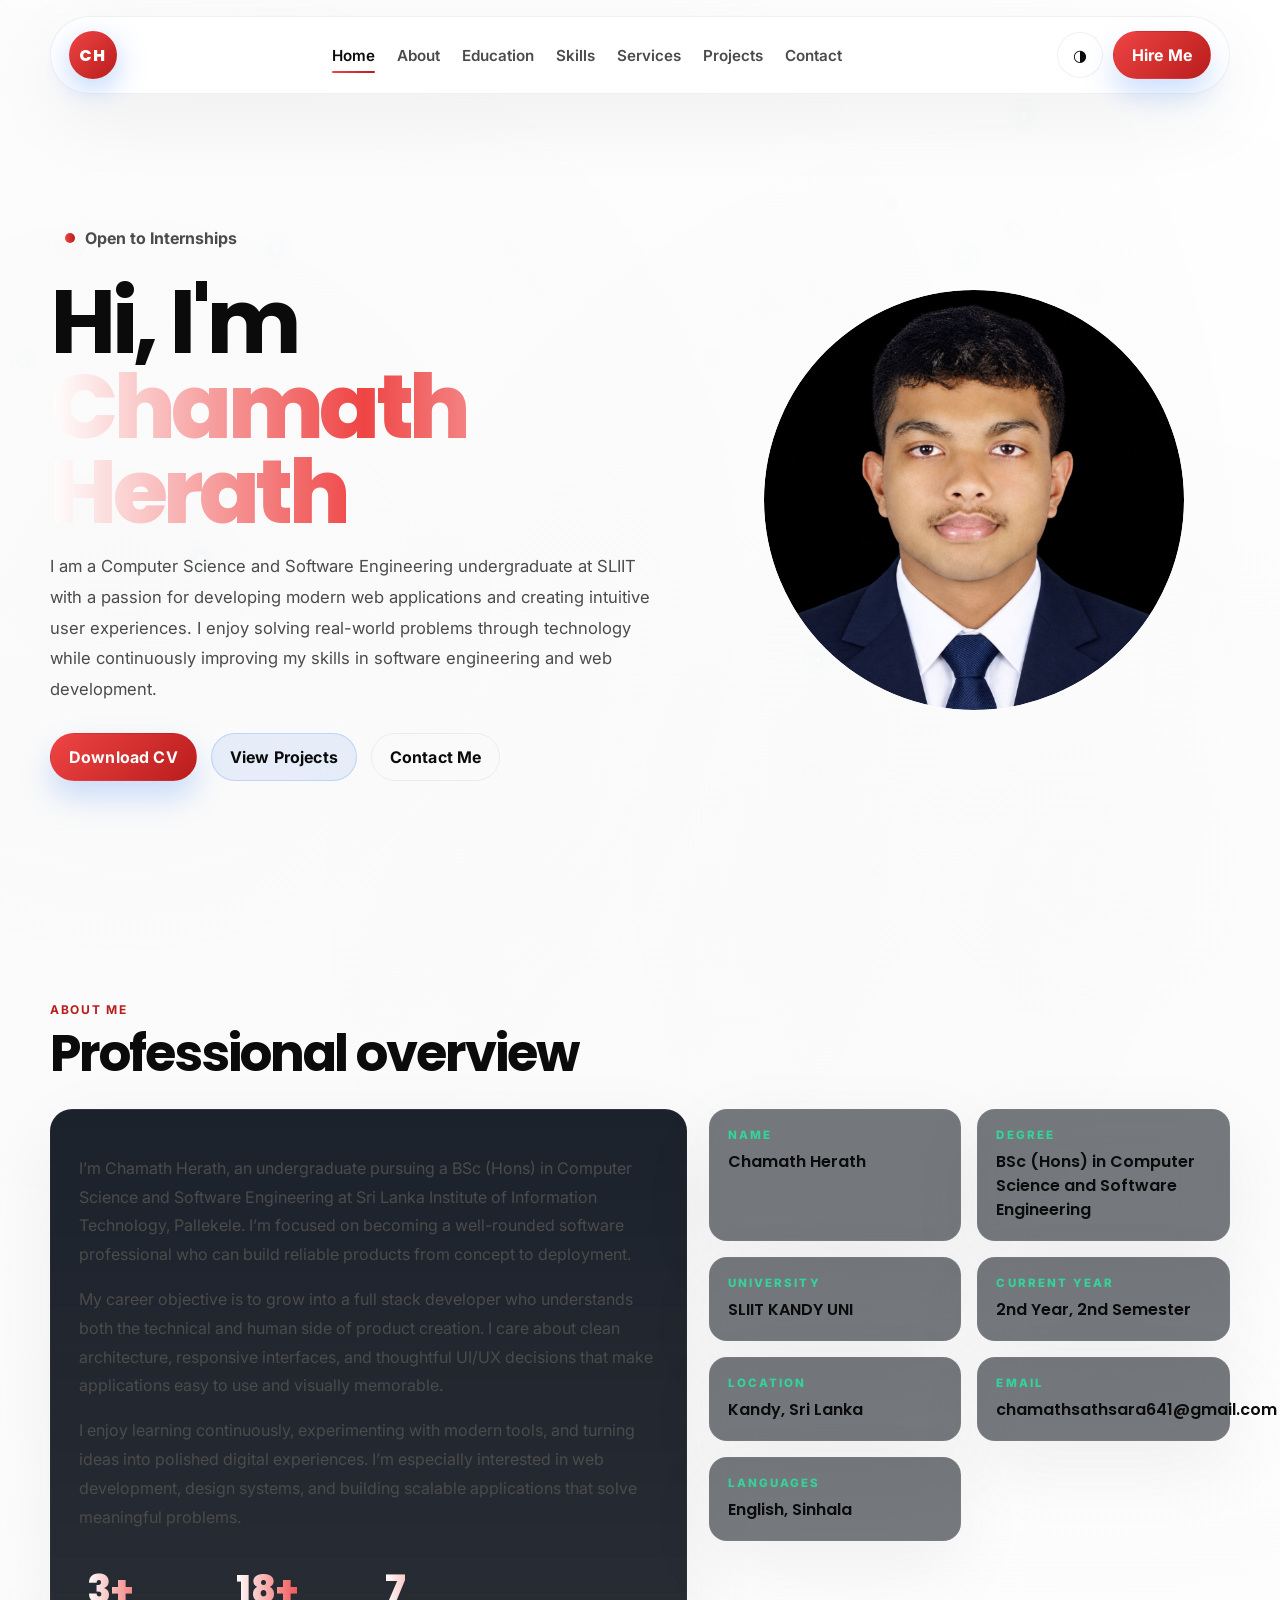
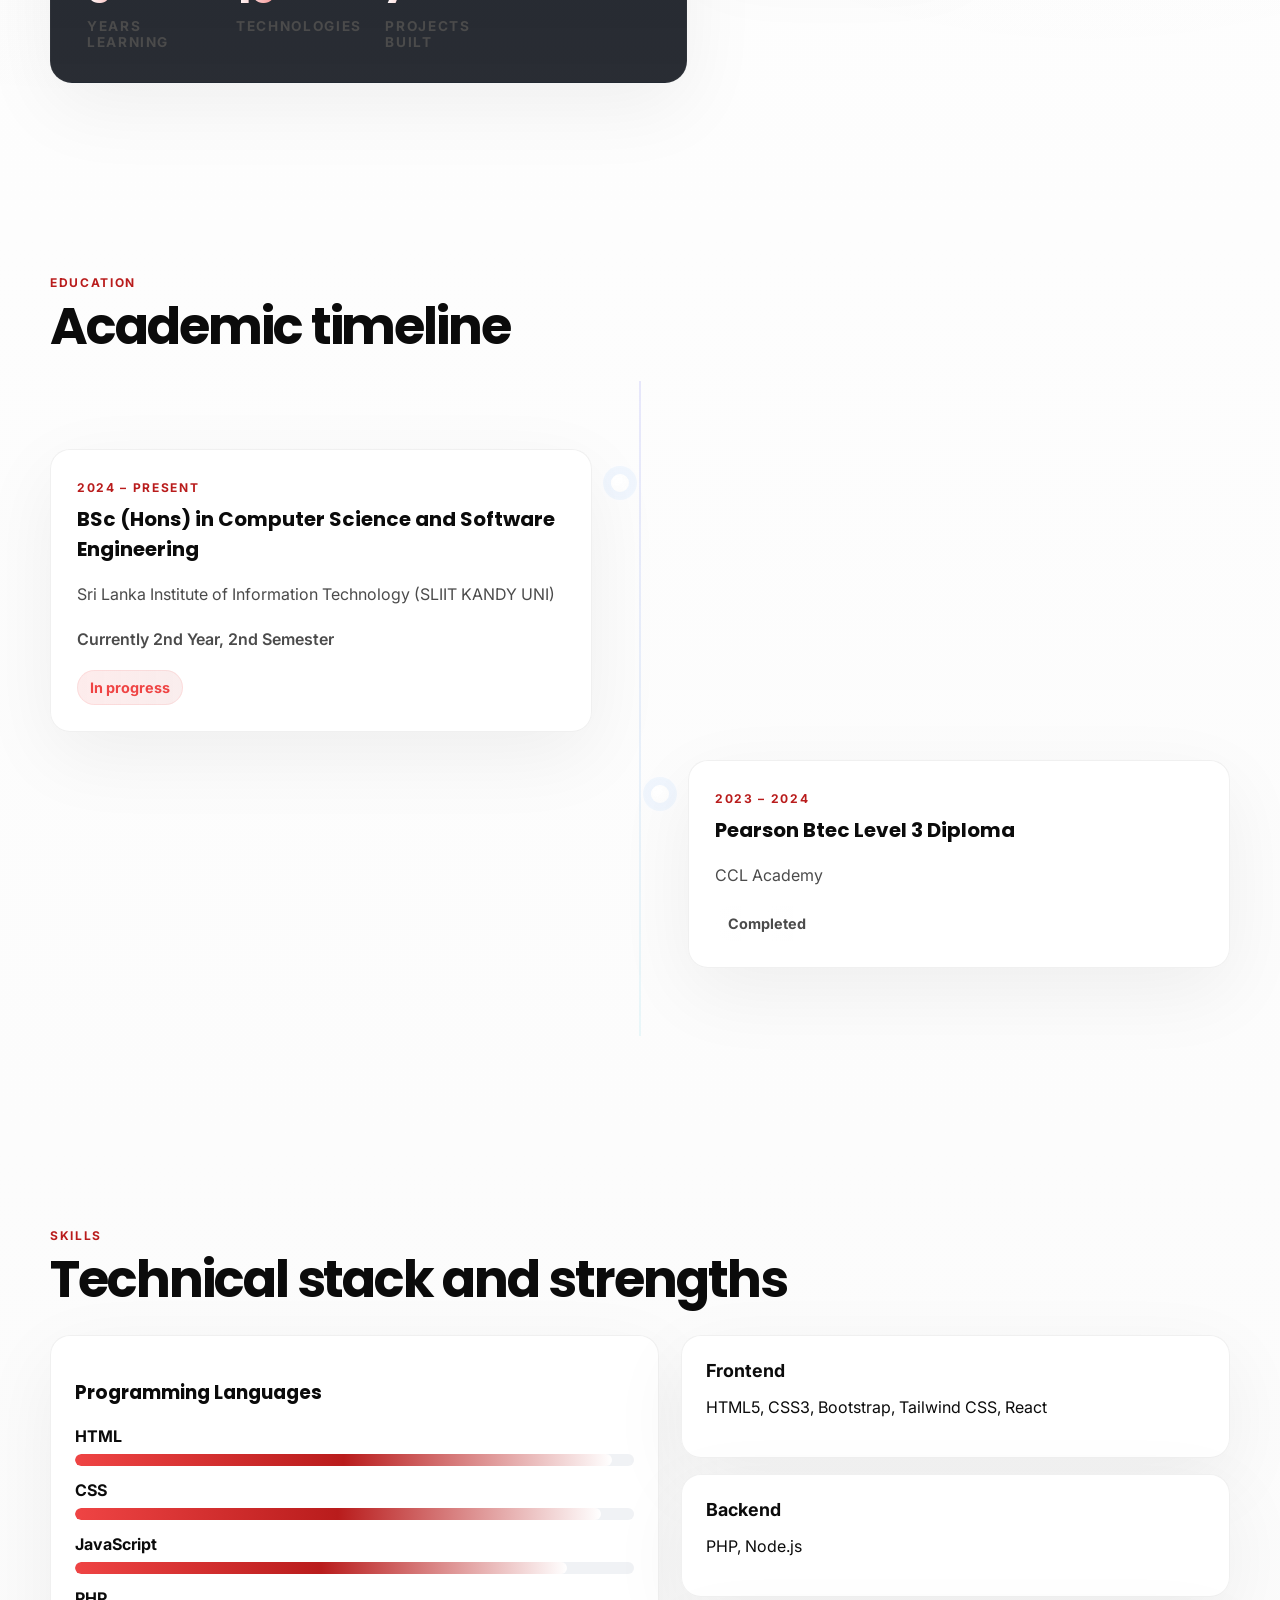
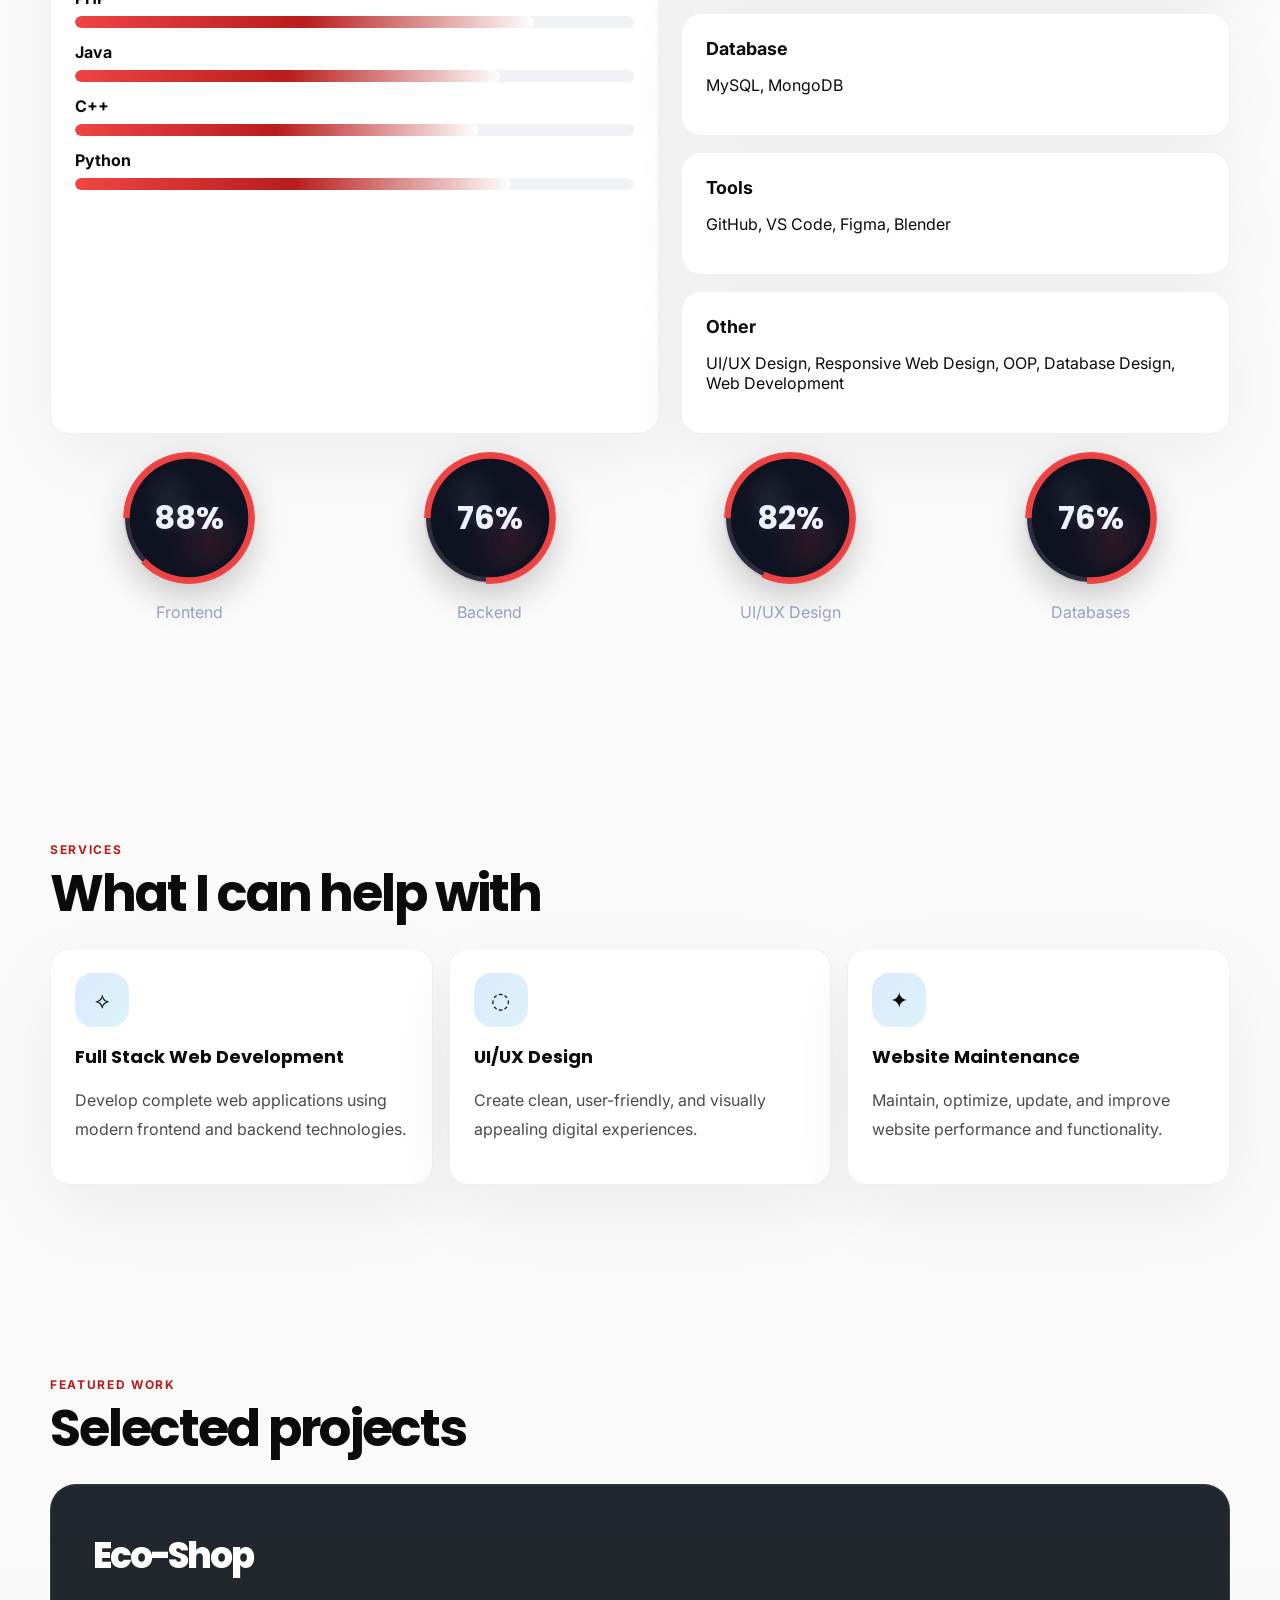
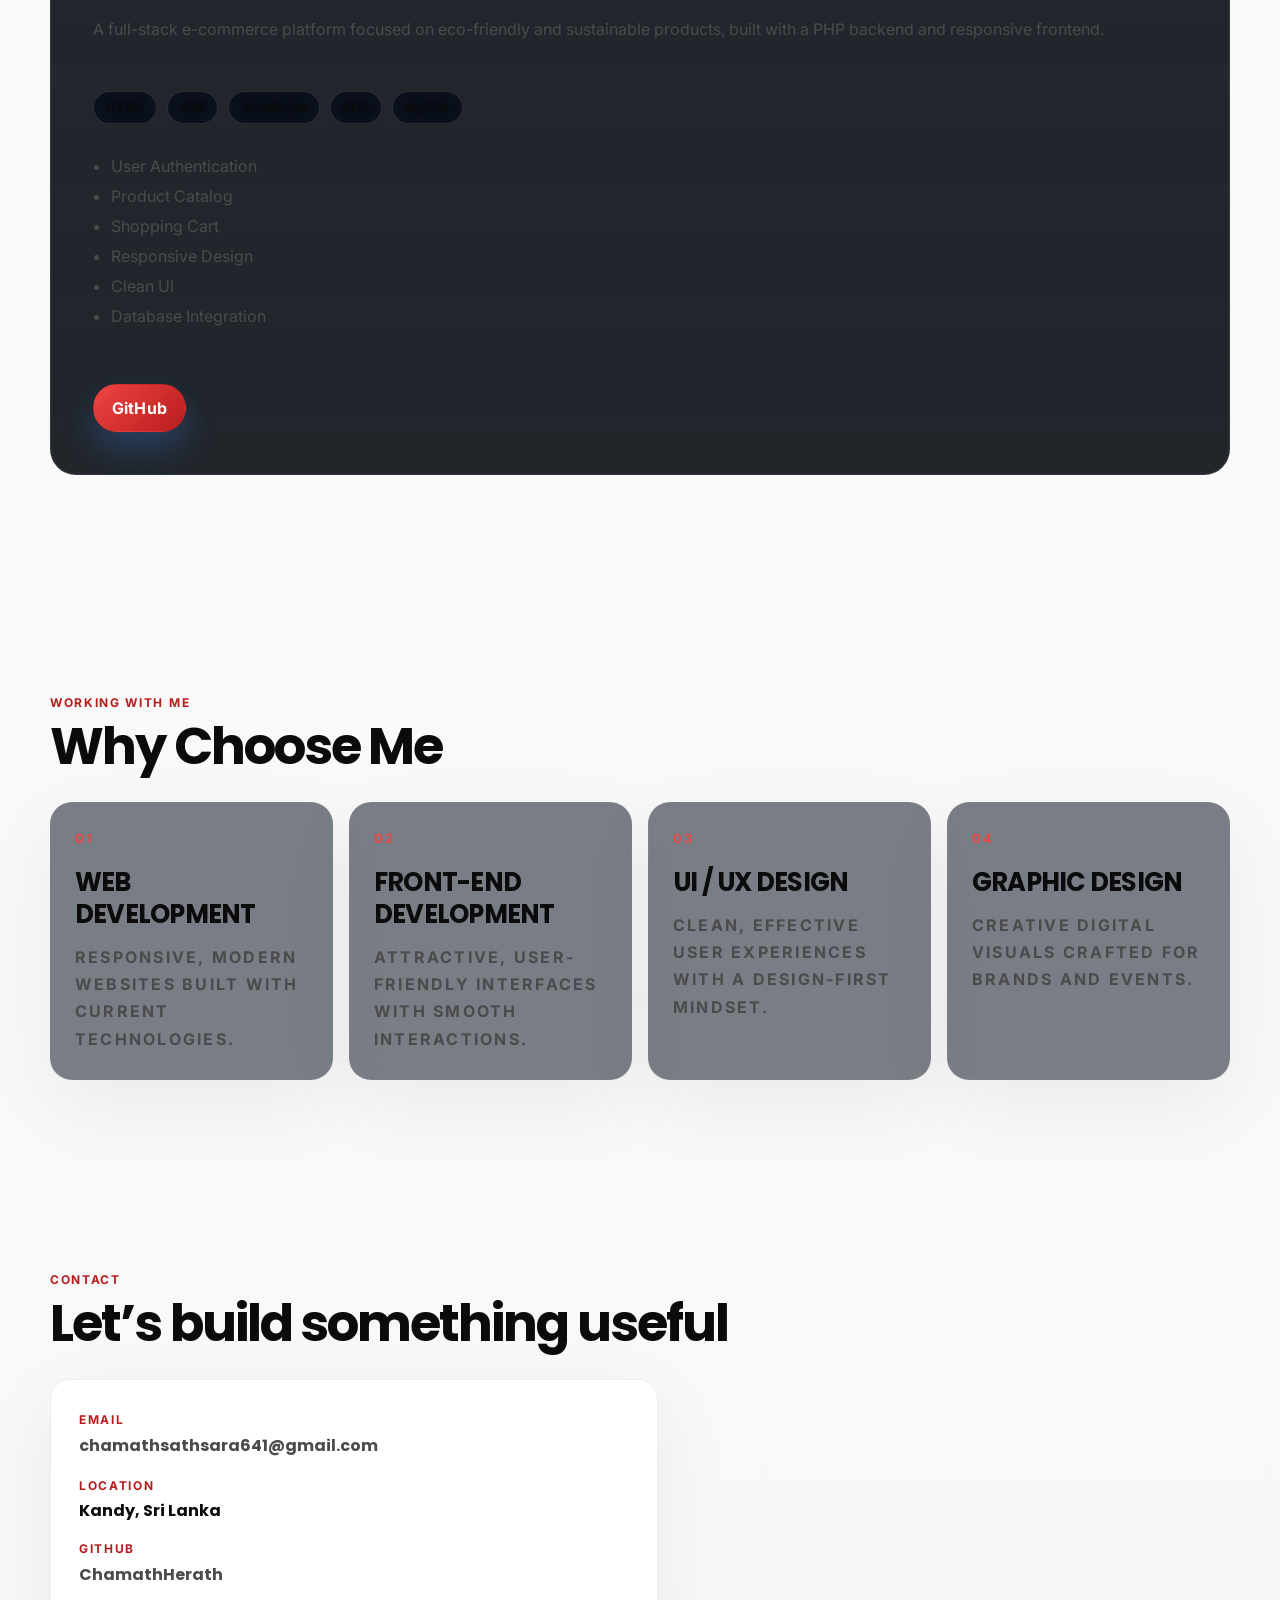
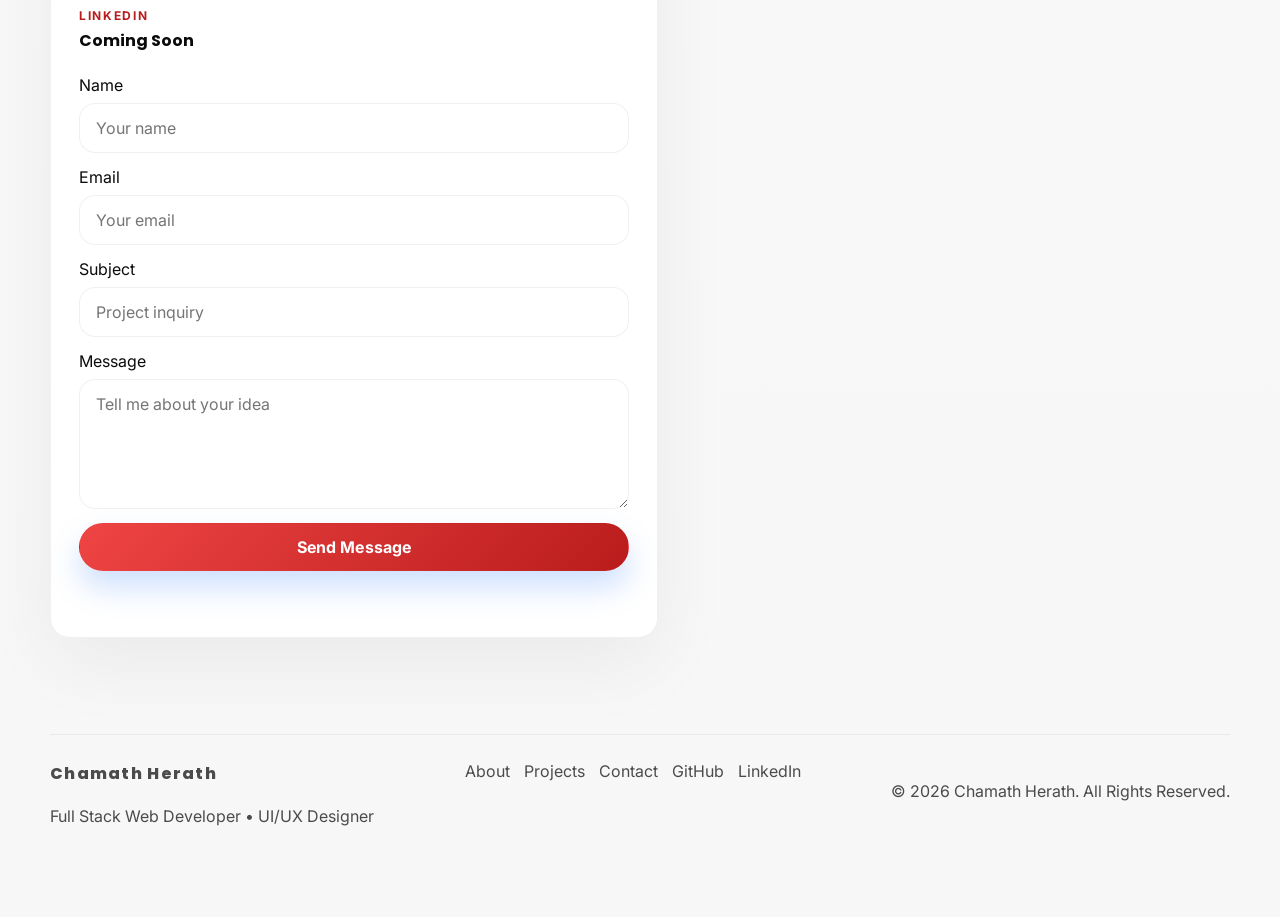
==== commit c6a626de: "Updated project" ====
--- a/index.html
+++ b/index.html
@@ -246,23 +246,6 @@
           </div>
         </article>
 
-        <article class="professional-skills glass reveal">
-          <div class="professional-skills-copy">
-            <h3>Professional Skills</h3>
-            <p>This project highlights the activities, teamwork, and practical learning experiences completed during my university professional skills subject.</p>
-            <div class="badge-row">
-              <span>Teamwork</span>
-              <span>Communication</span>
-              <span>Activities</span>
-            </div>
-            <ul class="feature-list">
-              <li>Group-based learning activities</li>
-              <li>Skill-building assignments</li>
-              <li>Presentation and communication practice</li>
-              <li>Portfolio-ready project documentation</li>
-            </ul>
-          </div>
-        </article>
       </section>
 
       <section class="section reveal-section" id="why-me">
